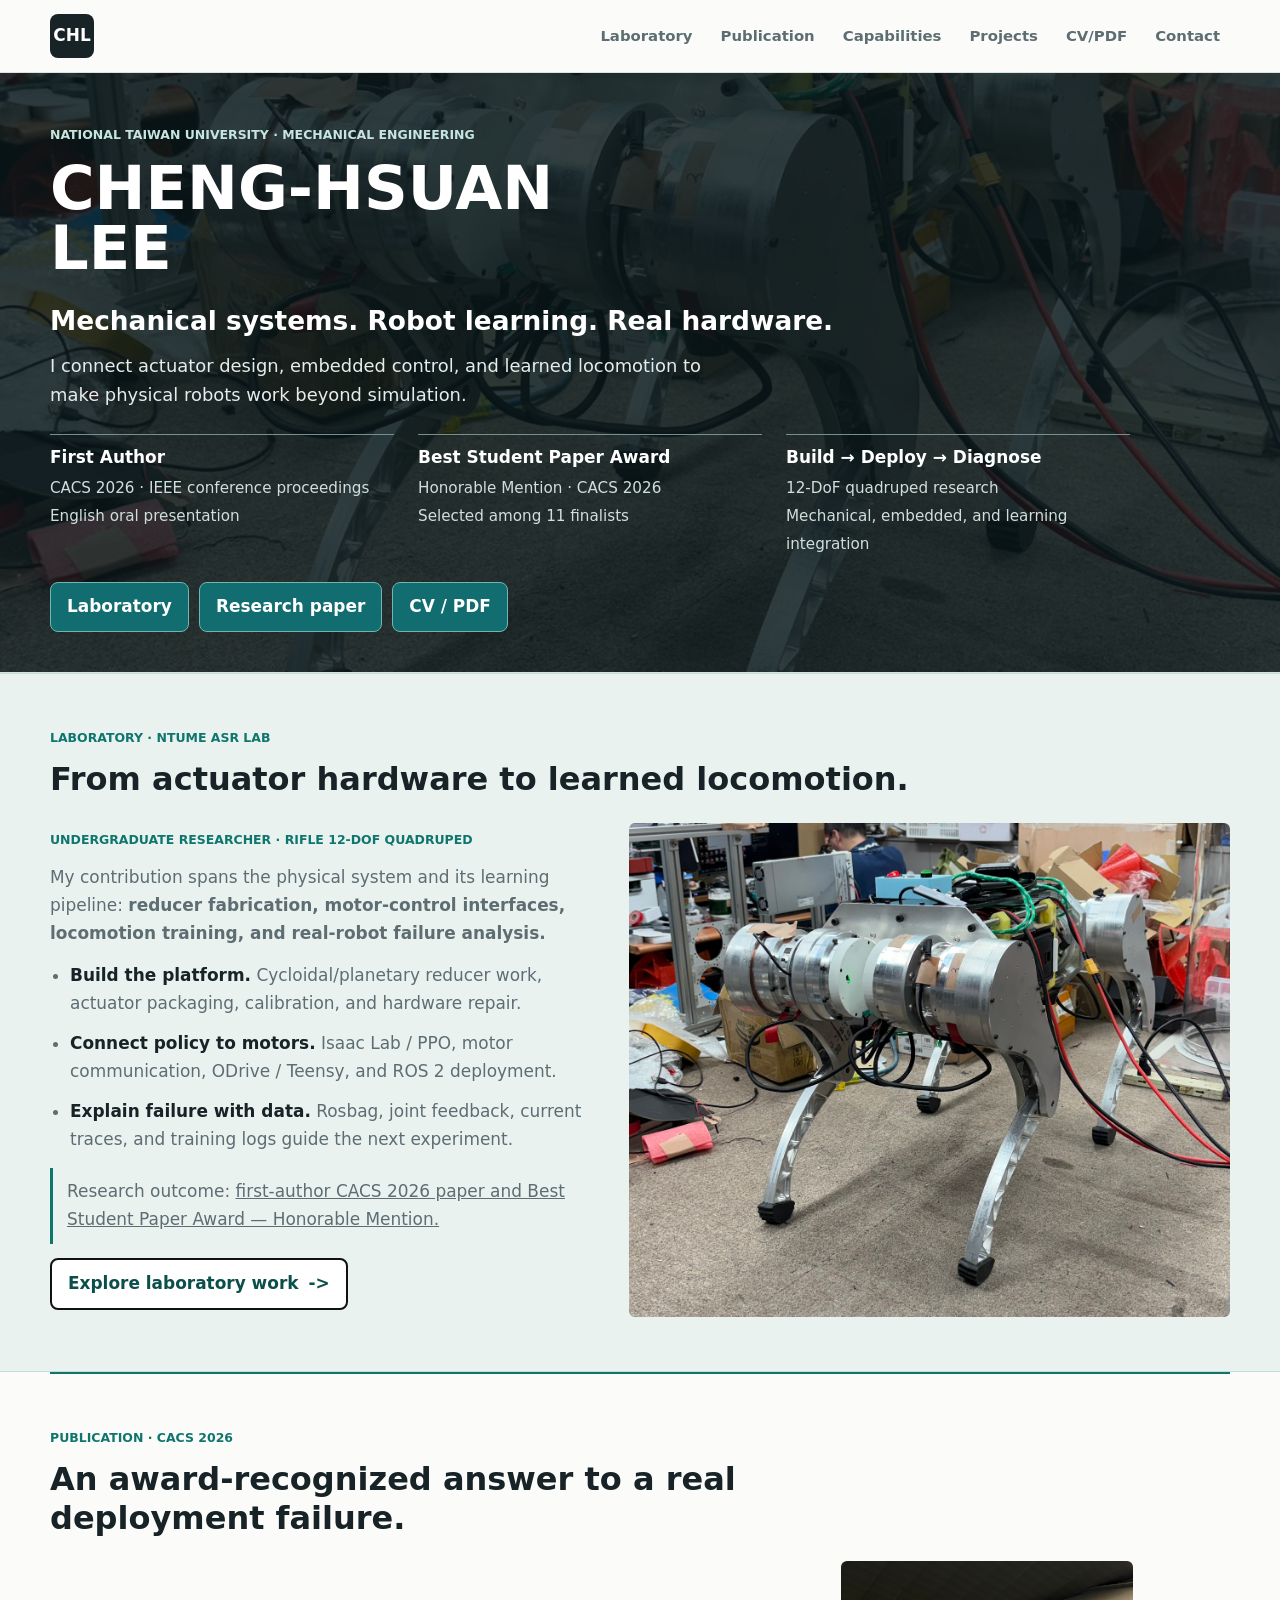
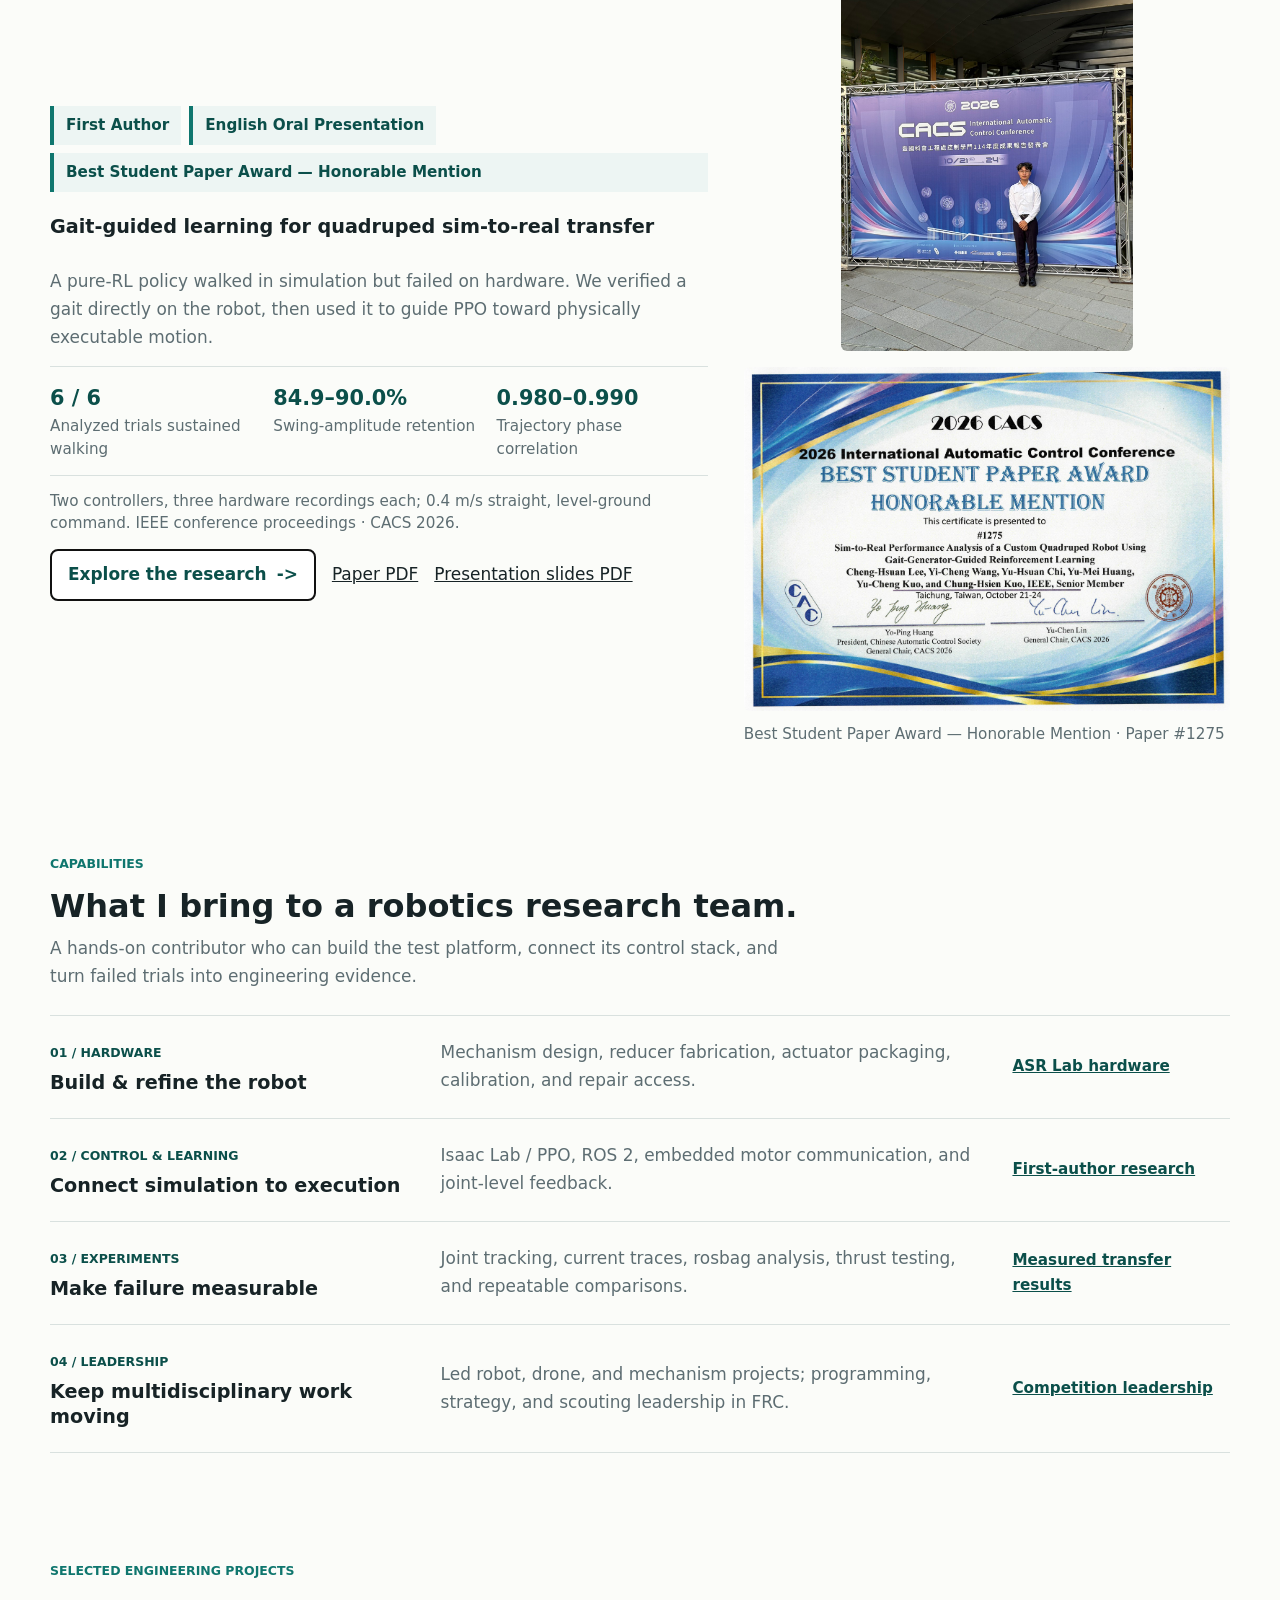
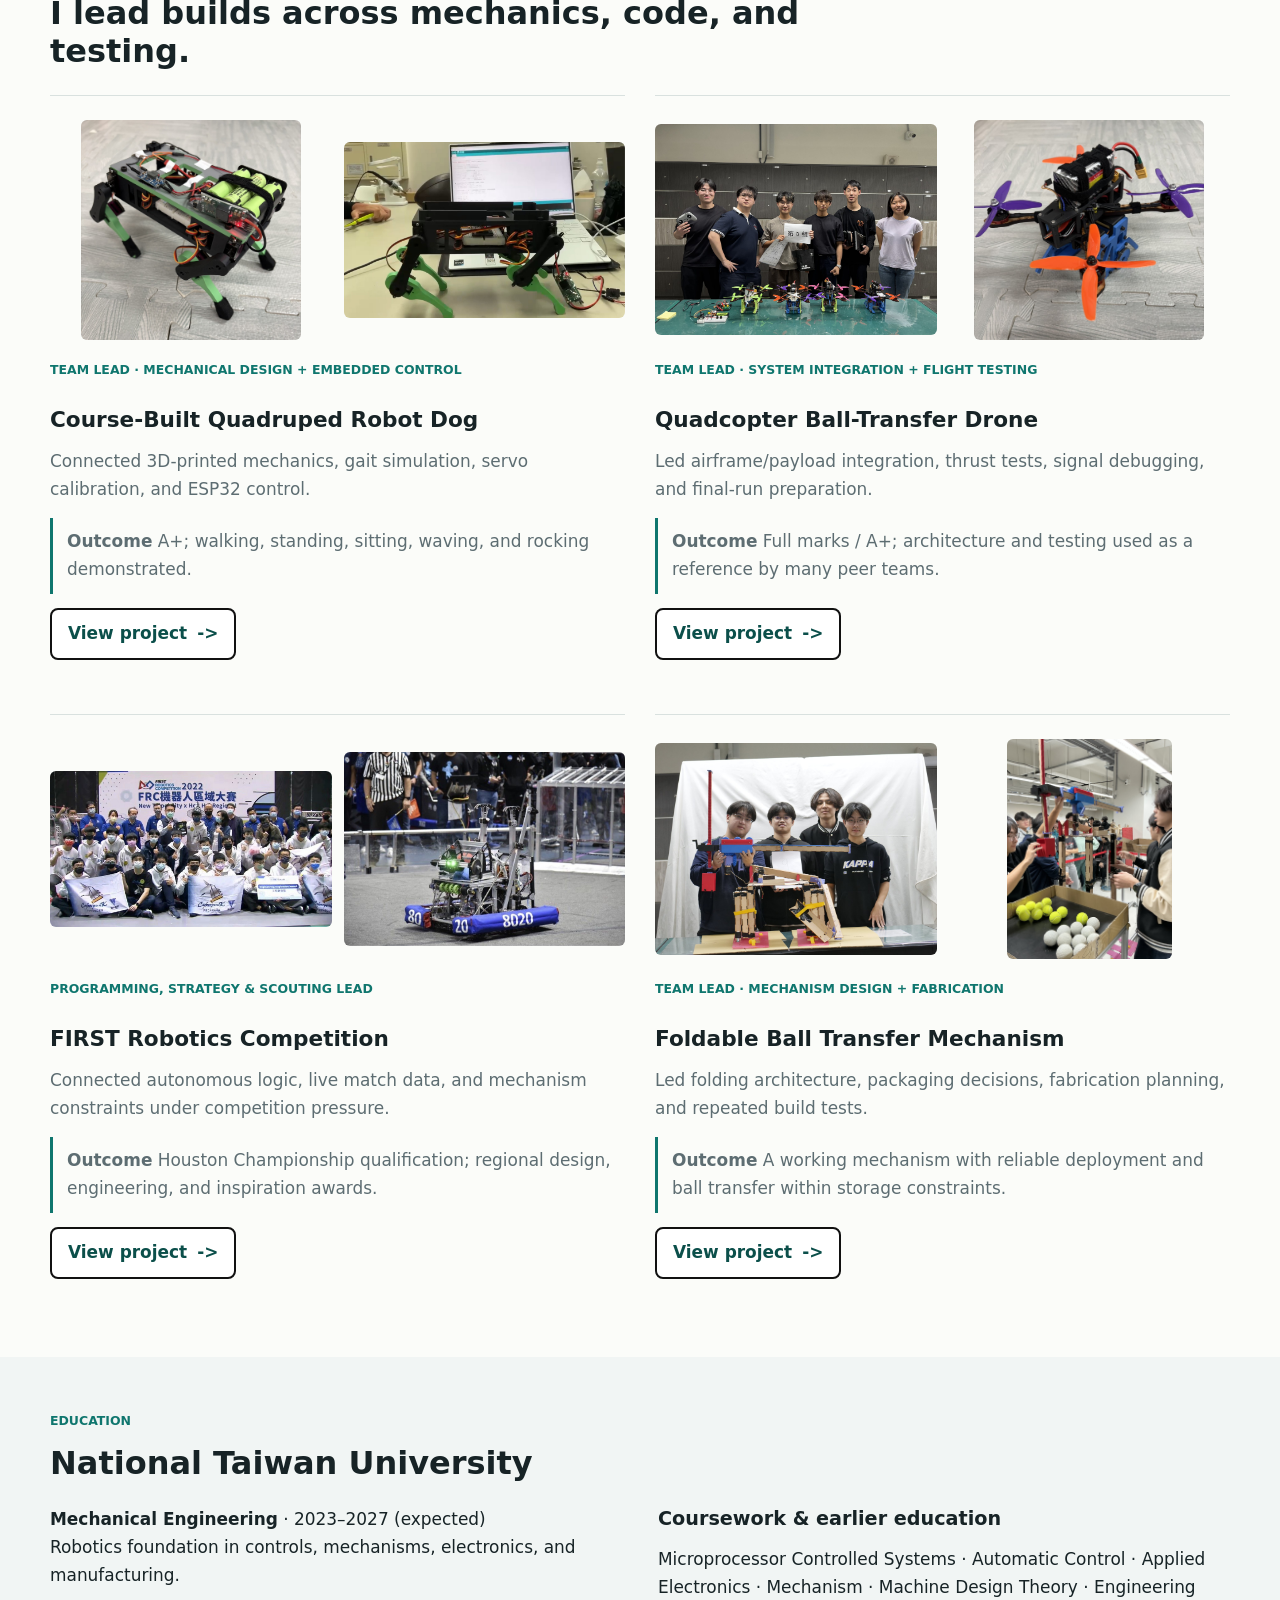
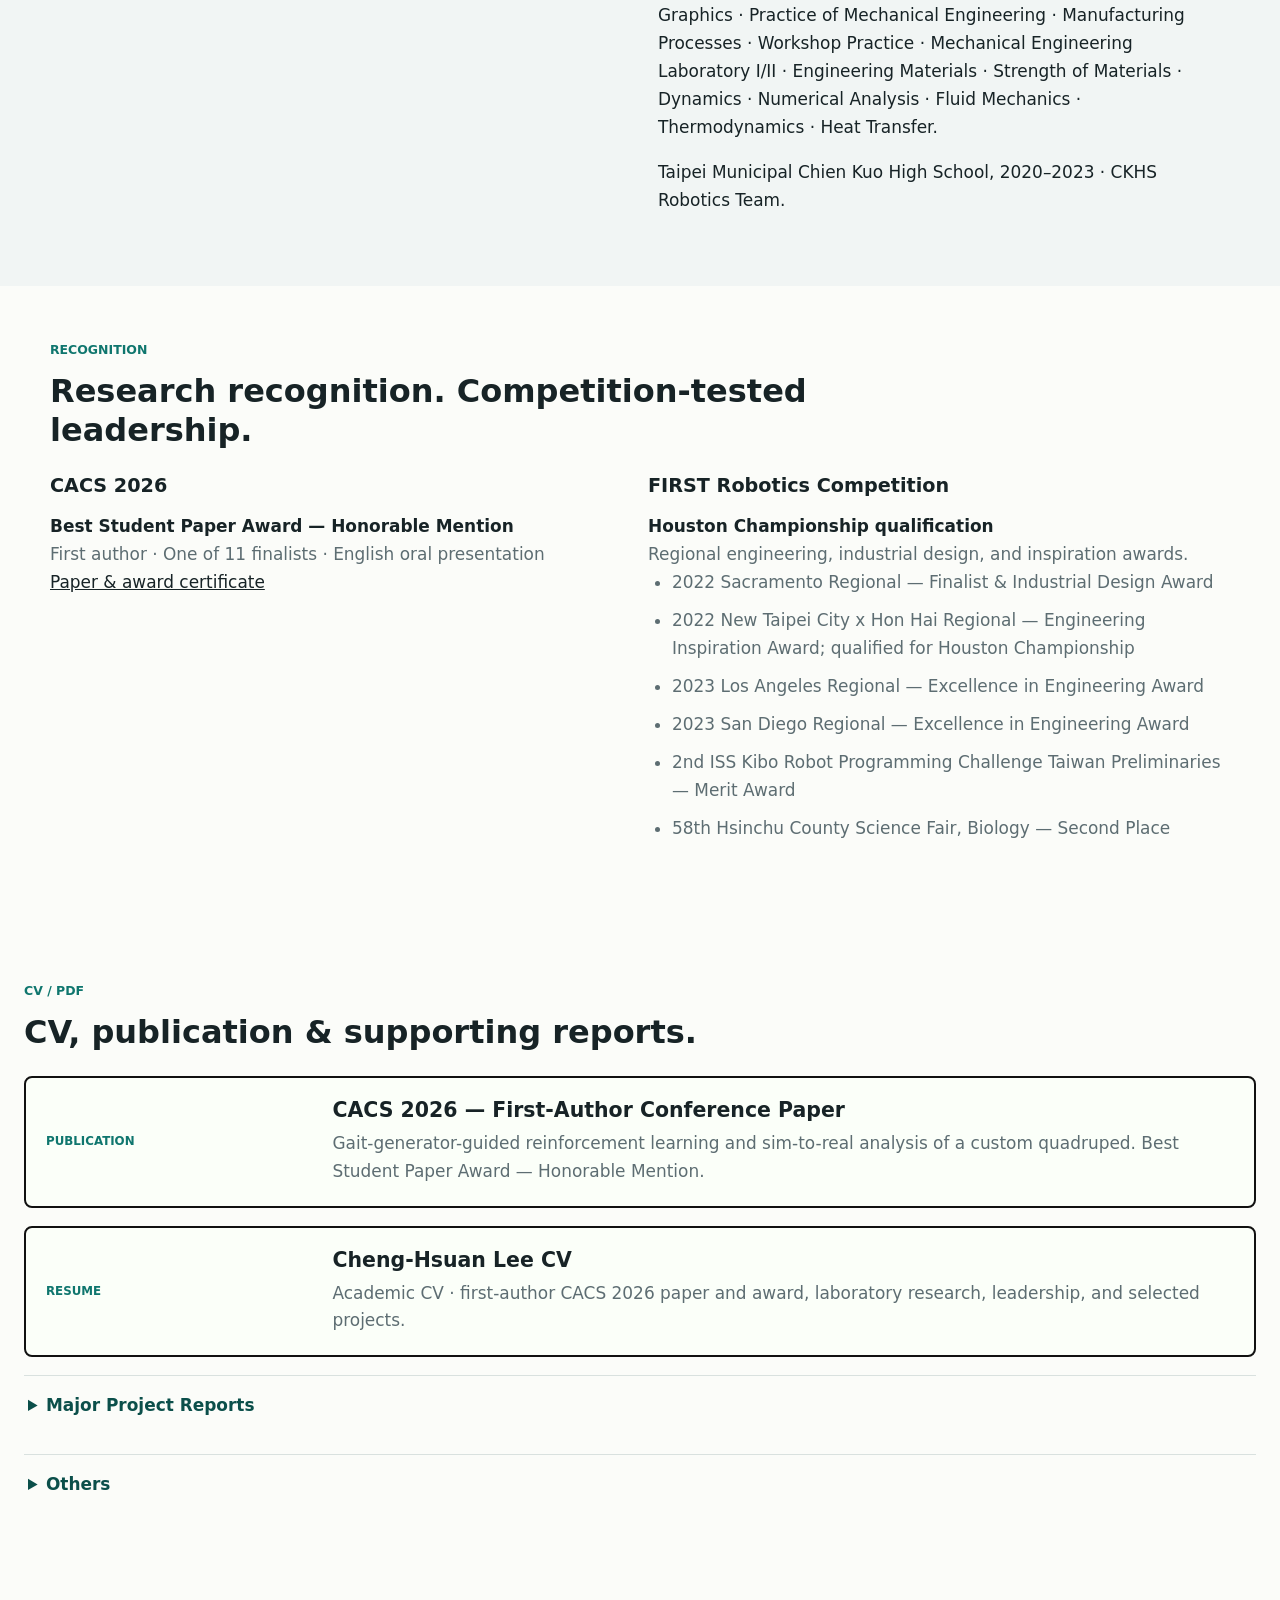
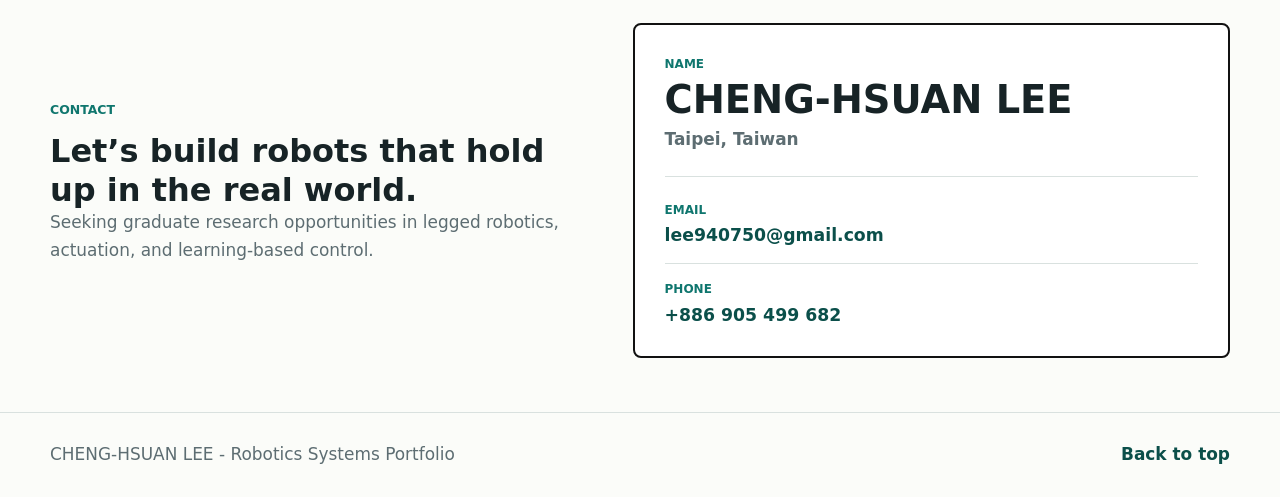
==== index.html @ c48aa6c2 "Add CACS conference photos research videos and presentation PDF" ====
<!DOCTYPE html>

<html lang="en">
<head>
<meta charset="utf-8"/>
<meta content="width=device-width, initial-scale=1" name="viewport"/>
<title>CHENG-HSUAN LEE | Robotics Systems Portfolio</title>
<meta content="Cheng-Hsuan Lee: NTU mechanical engineering, first-author CACS 2026 research, Best Student Paper Award Honorable Mention, and hands-on quadruped sim-to-real engineering." name="description"/>
<link href="site.css?v=20261108-focused" rel="stylesheet"/>
<link href="focused.css?v=20261109-cacs-media" rel="stylesheet"/></head>
<body class="focused-home">
<header class="site-header">
<a aria-label="CHENG-HSUAN LEE home" class="brand" href="#home">CHL</a>
<nav aria-label="Primary navigation" class="nav-links"><a href="#laboratory">Laboratory</a><a href="#publication">Publication</a><a href="#skills">Capabilities</a><a href="#projects">Projects</a><a href="#materials">CV/PDF</a><a href="#contact">Contact</a></nav>
</header>
<main>
<section aria-labelledby="hero-title" class="hero text-hero" id="home">
<div class="hero-content">
<p class="eyebrow">National Taiwan University · Mechanical Engineering</p>
<h1 id="hero-title">CHENG-HSUAN<br/>LEE</h1>
<p class="hero-position">Mechanical systems. Robot learning. Real hardware.</p>
<p class="hero-copy">I connect actuator design, embedded control, and learned locomotion to make physical robots work beyond simulation.</p>
<div aria-label="Selected research and engineering evidence" class="hero-proof">
<article><strong>First Author</strong><span>CACS 2026 · IEEE conference proceedings<br/>English oral presentation</span></article>
<article><strong>Best Student Paper Award</strong><span>Honorable Mention · CACS 2026<br/>Selected among 11 finalists</span></article>
<article><strong>Build → Deploy → Diagnose</strong><span>12-DoF quadruped research<br/>Mechanical, embedded, and learning integration</span></article>
</div>
<div aria-label="Key actions" class="hero-actions"><a class="button primary" href="#laboratory">Laboratory</a><a class="button primary" href="#publication">Research paper</a><a class="button primary" href="#materials">CV / PDF</a></div>
</div>
</section>
<section aria-labelledby="laboratory-title" class="section lab-band current-research-band lab-spotlight" id="laboratory">
<div class="section-heading compact-heading laboratory-heading"><p class="section-kicker">Laboratory · NTUME ASR Lab</p><h2 id="laboratory-title">From actuator hardware to learned locomotion.</h2></div>
<div class="laboratory-feature">
<div class="project-text">
<p class="tag">Undergraduate researcher · Rifle 12-DoF quadruped</p>
<p>My contribution spans the physical system and its learning pipeline: <strong>reducer fabrication, motor-control interfaces, locomotion training, and real-robot failure analysis.</strong></p>
<ul class="evidence-lines">
<li><strong>Build the platform.</strong> Cycloidal/planetary reducer work, actuator packaging, calibration, and hardware repair.</li>
<li><strong>Connect policy to motors.</strong> Isaac Lab / PPO, motor communication, ODrive / Teensy, and ROS 2 deployment.</li>
<li><strong>Explain failure with data.</strong> Rosbag, joint feedback, current traces, and training logs guide the next experiment.</li>
</ul>
<p class="evidence-result">Research outcome: <a href="cacs-2026.html">first-author CACS 2026 paper and Best Student Paper Award — Honorable Mention.</a></p>
<a class="text-link" href="asr-lab.html">Explore laboratory work</a>
</div>
<div aria-label="ASR Lab hardware photograph" class="feature-media media-stack asr-lab-media">
<figure class="media-photo media-primary">
<img alt="ASR Lab quadruped hardware and actuator build documentation" decoding="async" height="1161" src="assets/photos/home-asr-lab-build.jpg" width="1411"/>
</figure>
</div>
</div>
</section>
<section aria-labelledby="publication-title" class="section publication-section" id="publication">
<div class="section-heading"><p class="section-kicker">Publication · CACS 2026</p><h2 id="publication-title">An award-recognized answer to a real deployment failure.</h2></div>
<div class="publication-layout">
<div class="project-text">
<ul aria-label="Research highlights" class="publication-highlights"><li>First Author</li><li>English Oral Presentation</li><li class="publication-award-highlight">Best Student Paper Award — Honorable Mention</li></ul>
<h3>Gait-guided learning for quadruped sim-to-real transfer</h3>
<p>A pure-RL policy walked in simulation but failed on hardware. We verified a gait directly on the robot, then used it to guide PPO toward physically executable motion.</p>
<div aria-label="Measured guided-controller results" class="publication-metrics"><article><strong>6 / 6</strong><span>Analyzed trials sustained walking</span></article><article><strong>84.9–90.0%</strong><span>Swing-amplitude retention</span></article><article><strong>0.980–0.990</strong><span>Trajectory phase correlation</span></article></div>
<p class="publication-note">Two controllers, three hardware recordings each; 0.4 m/s straight, level-ground command. IEEE conference proceedings · CACS 2026.</p>
<div class="publication-actions"><a class="text-link" href="cacs-2026.html">Explore the research</a><a href="assets/documents/cacs-2026-quadruped-paper.pdf" rel="noopener" target="_blank">Paper PDF</a><a href="assets/documents/cacs-2026-presentation-slides.pdf" rel="noopener" target="_blank">Presentation slides PDF</a></div>
</div>
<div class="publication-media">
<figure class="media-photo conference-portrait">
<img alt="Cheng-Hsuan Lee at the CACS 2026 conference in Taichung" decoding="async" height="1477" loading="lazy" src="assets/photos/cacs-conference-portrait.jpg" width="1108"/>
</figure>
<figure class="media-photo">
<img alt="CACS 2026 Best Student Paper Award Honorable Mention certificate for Cheng-Hsuan Lee and coauthors" decoding="async" height="953" loading="lazy" src="assets/photos/cacs-2026-award.jpg" width="1347"/>
<figcaption>Best Student Paper Award — Honorable Mention · Paper #1275</figcaption>
</figure>
</div>
</div>
</section>
<section aria-labelledby="skills-title" class="section skills-section" id="skills">
<div class="section-heading"><p class="section-kicker">Capabilities</p><h2 id="skills-title">What I bring to a robotics research team.</h2><p>A hands-on contributor who can build the test platform, connect its control stack, and turn failed trials into engineering evidence.</p></div>
<div class="contribution-rows">
<article><div><span>01 / Hardware</span><h3>Build &amp; refine the robot</h3></div><p>Mechanism design, reducer fabrication, actuator packaging, calibration, and repair access.</p><a href="asr-lab.html">ASR Lab hardware</a></article>
<article><div><span>02 / Control &amp; learning</span><h3>Connect simulation to execution</h3></div><p>Isaac Lab / PPO, ROS 2, embedded motor communication, and joint-level feedback.</p><a href="cacs-2026.html">First-author research</a></article>
<article><div><span>03 / Experiments</span><h3>Make failure measurable</h3></div><p>Joint tracking, current traces, rosbag analysis, thrust testing, and repeatable comparisons.</p><a href="cacs-2026.html#results-title">Measured transfer results</a></article>
<article><div><span>04 / Leadership</span><h3>Keep multidisciplinary work moving</h3></div><p>Led robot, drone, and mechanism projects; programming, strategy, and scouting leadership in FRC.</p><a href="frc.html">Competition leadership</a></article>
</div>
</section><section aria-labelledby="projects-title" class="section" id="projects">
<div class="section-heading"><p class="section-kicker">Selected Engineering Projects</p><h2 id="projects-title">I lead builds across mechanics, code, and testing.</h2></div>
<div class="project-showcase">
<article class="project-feature">
<div class="project-text"><p class="tag">Team lead · Mechanical design + embedded control</p><h3>Course-Built Quadruped Robot Dog</h3><p>Connected 3D-printed mechanics, gait simulation, servo calibration, and ESP32 control.</p><p class="evidence-result"><strong>Outcome</strong> A+; walking, standing, sitting, waving, and rocking demonstrated.</p><a class="text-link" href="robot-dog.html">View project</a></div>
<div aria-label="Robot dog media" class="feature-media media-stack robot-dog-media">
<figure class="media-photo media-primary">
<img alt="Quadruped robot dog demonstration and build view" decoding="async" height="1109" loading="lazy" src="assets/photos/home-robot-dog-demo.jpg" width="1108"/>
</figure>
<figure class="media-photo media-secondary">
<img alt="Robot dog control and test screenshot showing system behavior" decoding="async" height="1228" loading="lazy" src="assets/photos/home-robot-dog-build.jpg" width="1967"/>
</figure>
</div>
</article>
<article class="project-feature">
<div class="project-text"><p class="tag">Team lead · System integration + flight testing</p><h3>Quadcopter Ball-Transfer Drone</h3><p>Led airframe/payload integration, thrust tests, signal debugging, and final-run preparation.</p><p class="evidence-result"><strong>Outcome</strong> Full marks / A+; architecture and testing used as a reference by many peer teams.</p><a class="text-link" href="drone.html">View project</a></div>
<div aria-label="Drone media" class="feature-media media-stack drone-media">
<figure class="media-photo media-primary">
<img alt="Drone team with the ball-transfer quadcopter and related builds" decoding="async" height="1350" loading="lazy" src="assets/photos/home-drone-left.jpg" width="1800"/>
</figure>
<figure class="media-photo media-secondary">
<img alt="Drone testing and build documentation for the ball-transfer quadcopter" decoding="async" height="1059" loading="lazy" src="assets/photos/home-drone-test.jpg" width="1108"/>
</figure>
</div>
</article>
<article class="project-feature">
<div class="project-text"><p class="tag">Programming, strategy &amp; scouting lead</p><h3>FIRST Robotics Competition</h3><p>Connected autonomous logic, live match data, and mechanism constraints under competition pressure.</p><p class="evidence-result"><strong>Outcome</strong> Houston Championship qualification; regional design, engineering, and inspiration awards.</p><a class="text-link" href="frc.html">View project</a></div>
<div aria-label="FRC reserved media areas" class="feature-media media-stack frc-media">
<figure class="media-photo media-primary">
<img alt="CKHS Robotics Team group photo at a 2022 FRC regional event" decoding="async" height="598" loading="lazy" src="assets/photos/home-frc-left.jpg" width="1080"/>
</figure>
<figure class="media-photo media-secondary">
<img alt="FRC competition robot operating on the field" decoding="async" height="574" loading="lazy" src="assets/photos/home-frc-right.jpg" width="835"/>
</figure>
</div>
</article>
<article class="project-feature">
<div class="project-text"><p class="tag">Team lead · Mechanism design + fabrication</p><h3>Foldable Ball Transfer Mechanism</h3><p>Led folding architecture, packaging decisions, fabrication planning, and repeated build tests.</p><p class="evidence-result"><strong>Outcome</strong> A working mechanism with reliable deployment and ball transfer within storage constraints.</p><a class="text-link" href="ball-transfer.html">View project</a></div>
<div aria-label="Mechanism reserved media areas" class="feature-media media-stack mechanism-media">
<figure class="media-photo media-primary">
<img alt="Team presenting the foldable long-distance ball-transfer mechanism" decoding="async" height="1350" loading="lazy" src="assets/photos/home-mechanism-left.jpg" width="1800"/>
</figure>
<figure class="media-photo media-secondary portrait-photo">
<img alt="Testing the ball-transfer mechanism with the elevated frame and ball bin" decoding="async" height="1800" loading="lazy" src="assets/photos/home-mechanism-right.jpg" width="1350"/>
</figure>
</div>
</article>
</div>
</section>
<section aria-labelledby="education-title" class="section education-band">
<div class="section-heading"><p class="section-kicker">Education</p><h2 id="education-title">National Taiwan University</h2></div>
<div class="education-summary"><p><strong>Mechanical Engineering</strong> · 2023–2027 (expected)<br/>Robotics foundation in controls, mechanisms, electronics, and manufacturing.</p>
<div class="education-coursework"><h3>Coursework &amp; earlier education</h3><div class="disclosure-body"><p>Microprocessor Controlled Systems · Automatic Control · Applied Electronics · Mechanism · Machine Design Theory · Engineering Graphics · Practice of Mechanical Engineering · Manufacturing Processes · Workshop Practice · Mechanical Engineering Laboratory I/II · Engineering Materials · Strength of Materials · Dynamics · Numerical Analysis · Fluid Mechanics · Thermodynamics · Heat Transfer.</p><p>Taipei Municipal Chien Kuo High School, 2020–2023 · CKHS Robotics Team.</p></div></div></div>
</section>
<section aria-labelledby="competitions-title" class="section" id="competitions">
<div class="section-heading"><p class="section-kicker">Recognition</p><h2 id="competitions-title">Research recognition. Competition-tested leadership.</h2></div>
<div class="awards-layout">
<div class="award-list"><h3>CACS 2026</h3><p><strong>Best Student Paper Award — Honorable Mention</strong><br/>First author · One of 11 finalists · English oral presentation</p><a href="cacs-2026.html">Paper &amp; award certificate</a></div>
<div class="award-list"><h3>FIRST Robotics Competition</h3><p><strong>Houston Championship qualification</strong><br/>Regional engineering, industrial design, and inspiration awards.</p><div class="disclosure-body"><ul><li>2022 Sacramento Regional — Finalist &amp; Industrial Design Award</li><li>2022 New Taipei City x Hon Hai Regional — Engineering Inspiration Award; qualified for Houston Championship</li><li>2023 Los Angeles Regional — Excellence in Engineering Award</li><li>2023 San Diego Regional — Excellence in Engineering Award</li><li>2nd ISS Kibo Robot Programming Challenge Taiwan Preliminaries — Merit Award</li><li>58th Hsinchu County Science Fair, Biology — Second Place</li></ul></div></div>
</div>
</section>
<section aria-labelledby="materials-title" class="section reports-section" id="materials">
<div class="section-heading"><p class="section-kicker">CV / PDF</p><h2 id="materials-title">CV, publication &amp; supporting reports.</h2></div>
<div aria-label="Application materials and supporting reports" class="document-library">
<a class="document-resume-card" href="assets/documents/cacs-2026-quadruped-paper.pdf" rel="noopener" target="_blank">
<span>Publication</span>
<div><strong>CACS 2026 — First-Author Conference Paper</strong><p>Gait-generator-guided reinforcement learning and sim-to-real analysis of a custom quadruped. Best Student Paper Award — Honorable Mention.</p></div>
</a>
<a class="document-resume-card" href="assets/documents/cheng-hsuan-lee-cv.pdf?v=20261108-projects-rl" rel="noopener" target="_blank">
<span>Resume</span>
<div>
<strong>Cheng-Hsuan Lee CV</strong>
<p>Academic CV · first-author CACS 2026 paper and award, laboratory research, leadership, and selected projects.</p>
</div>
</a>
<details class="evidence-disclosure report-disclosure"><summary>Major Project Reports</summary><article class="document-group document-group-wide">
<div aria-label="Major project report categories" class="document-tabs document-tabs-major">
<input checked="" class="document-tab-input" id="major-tab-drone" name="major-document-tabs" type="radio"/>
<input class="document-tab-input" id="major-tab-robot" name="major-document-tabs" type="radio"/>
<input class="document-tab-input" id="major-tab-mechanism" name="major-document-tabs" type="radio"/>
<div aria-label="Choose a major project category" class="document-tab-list">
<label for="major-tab-drone">Drone</label>
<label for="major-tab-robot">Robot Dog</label>
<label for="major-tab-mechanism">Mechanism</label>
</div>
<div class="document-tab-panels">
<section aria-labelledby="drone-documents-title" class="document-subgroup document-tab-panel" id="major-panel-drone">
<h4 id="drone-documents-title">Quadcopter Ball-Transfer Drone</h4>
<p>Course: Practice of Mechanical Engineering</p>
<div class="document-list">
<a class="document-link featured" href="assets/documents/drone-final-engineering-report-english.pdf" rel="noopener" target="_blank">
<strong>Final Engineering Report - English Version</strong>
<p>Full system documentation covering mission strategy, airframe and payload integration, testing, failure analysis, and final evaluation planning.</p>
</a>
<a class="document-link featured" href="assets/documents/drone-final-engineering-report.pdf" rel="noopener" target="_blank">
<strong>Final Engineering Report - Original Chinese Version</strong>
<p>Original submitted Chinese report preserved as the source version for the complete project documentation.</p>
</a>
<a class="document-link" href="assets/documents/drone-thrust-to-throttle-experiment.pdf" rel="noopener" target="_blank">
<span>Experiment record</span>
<strong>Thrust-to-Throttle Experiment</strong>
<p>Motor, propeller, ESC, and throttle-response testing used to guide propulsion decisions.</p>
</a>
<a class="document-link" href="assets/documents/drone-dynamic-testing-after-midterm.pdf" rel="noopener" target="_blank">
<span>Test record</span>
<strong>Dynamic Testing After Midterm</strong>
<p>Flight behavior, drift, crash analysis, and reliability notes from system-level testing.</p>
</a>
<a class="document-link" href="assets/documents/drone-flight-controller-motor-sbus-debugging.pdf" rel="noopener" target="_blank">
<span>Debugging note</span>
<strong>Flight Controller, Motor Fault, and SBUS Debugging</strong>
<p>Engineering note on signal-chain integration, motor troubleshooting, and control communication.</p>
</a>
<a class="document-link" href="assets/documents/drone-personal-journal-and-feedback.pdf" rel="noopener" target="_blank">
<span>Personal record</span>
<strong>Personal Journal and Feedback</strong>
<p>Individual reflection on project leadership, weekly progress, and team execution.</p>
</a>
<a class="document-link" href="assets/documents/drone-first-progress-report.pdf" rel="noopener" target="_blank">
<span>Progress report</span>
<strong>First Progress Report</strong>
<p>Initial concept selection and comparison across possible mechanical mission approaches.</p>
</a>
<a class="document-link" href="assets/documents/drone-second-progress-report.pdf" rel="noopener" target="_blank">
<span>Progress report</span>
<strong>Second Progress Report</strong>
<p>Early flight tests, ball-handling concept revision, and project direction changes.</p>
</a>
<a class="document-link" href="assets/documents/drone-third-progress-report.pdf" rel="noopener" target="_blank">
<span>Progress report</span>
<strong>Third Progress Report</strong>
<p>Hardware iteration, thrust experiment, remote-control packet debugging, and final strategy development.</p>
</a>
<a class="document-link" href="assets/documents/drone-fourth-progress-report.pdf" rel="noopener" target="_blank">
<span>Progress report</span>
<strong>Fourth Progress Report</strong>
<p>Three-ball carrier updates, design comparison, final strategy, and future improvement plan.</p>
</a>
<div aria-label="Drone project worksheets" class="document-mini-list">
<a href="assets/documents/drone-first-project-worksheet.pdf" rel="noopener" target="_blank">First worksheet</a>
<a href="assets/documents/drone-second-project-worksheet.pdf" rel="noopener" target="_blank">Second worksheet</a>
<a href="assets/documents/drone-third-project-worksheet.pdf" rel="noopener" target="_blank">Third worksheet</a>
<a href="assets/documents/drone-fourth-project-worksheet.pdf" rel="noopener" target="_blank">Fourth worksheet</a>
</div>
</div>
</section>
<section aria-labelledby="robot-documents-title" class="document-subgroup document-tab-panel" id="major-panel-robot">
<h4 id="robot-documents-title">Quadruped Robot Dog</h4>
<p>Course: Microprocessor Controlled Systems</p>
<div class="document-list">
<a class="document-link featured" href="assets/documents/robot-dog-final-report-english.pdf" rel="noopener" target="_blank">
<strong>Final Robot Dog Report - English Version</strong>
<p>Detailed report on mechanical architecture, embedded control, gait planning, hardware repair, and final demonstration.</p>
</a>
<a class="document-link featured" href="assets/documents/robot-dog-final-report.pdf" rel="noopener" target="_blank">
<strong>Final Robot Dog Report - Original Chinese Version</strong>
<p>Original submitted Chinese report preserved as the source version for the complete project documentation.</p>
</a>
<a class="document-link" href="assets/documents/robot-dog-final-presentation.pdf" rel="noopener" target="_blank">
<span>Final presentation</span>
<strong>Final Presentation Deck</strong>
<p>Presentation version of the robot dog build, including mechanism updates and behavior demonstrations.</p>
</a>
<a class="document-link" href="assets/documents/robot-dog-midterm-report.pdf" rel="noopener" target="_blank">
<span>Midterm report</span>
<strong>Midterm Progress Report</strong>
<p>Early MATLAB kinematics, hardware updates, circuit layout, and planned next steps.</p>
</a>
</div>
</section>
<section aria-labelledby="mechanism-documents-title" class="document-subgroup document-tab-panel" id="major-panel-mechanism">
<h4 id="mechanism-documents-title">Foldable Ball Transfer Mechanism</h4>
<p>Course: Machine Design Theory</p>
<div class="document-list">
<a class="document-link featured" href="assets/documents/foldable-mechanism-final-report-english.pdf" rel="noopener" target="_blank">
<strong>Final Machine Design Report - English Version</strong>
<p>Final written report on the polar-positioning arm system, mechanism design, fabrication, assembly, and evaluation.</p>
</a>
<a class="document-link featured" href="assets/documents/foldable-mechanism-final-report.pdf" rel="noopener" target="_blank">
<strong>Final Machine Design Report - Original Chinese Version</strong>
<p>Original submitted Chinese report preserved as the source version for the complete mechanism documentation.</p>
</a>
<a class="document-link" href="assets/documents/foldable-mechanism-midterm-report.pdf" rel="noopener" target="_blank">
<span>Midterm report</span>
<strong>Midterm Design Presentation</strong>
<p>Concept-stage presentation covering container design, polar-positioning arm logic, and early architecture decisions.</p>
</a>
</div>
</section>
</div>
</div>
</article></details>
<details class="evidence-disclosure report-disclosure"><summary>Others</summary><article class="document-group document-group-wide">
<div aria-label="Other coursework document categories" class="document-tabs document-tabs-other">
<input checked="" class="document-tab-input" id="other-tab-numerical" name="other-document-tabs" type="radio"/>
<input class="document-tab-input" id="other-tab-thermal" name="other-document-tabs" type="radio"/>
<input class="document-tab-input" id="other-tab-experiments" name="other-document-tabs" type="radio"/>
<div aria-label="Choose an other coursework category" class="document-tab-list">
<label for="other-tab-numerical">Numerical Analysis</label>
<label for="other-tab-thermal">Refrigeration</label>
<label for="other-tab-experiments">ME Experiments</label>
</div>
<div class="document-tab-panels">
<section aria-labelledby="numerical-documents-title" class="document-subgroup document-tab-panel" id="other-panel-numerical">
<h4 id="numerical-documents-title">Numerical Analysis</h4>
<p>Coursework evidence in computational methods and numerical problem solving.</p>
<div class="document-list">
<a class="document-link featured" href="assets/documents/numerical-analysis-final-project-english.pdf" rel="noopener" target="_blank">
<strong>Numerical Analysis Final Project - English Version</strong>
<p>Final computational project covering numerical modeling, solution procedures, and analytical explanation.</p>
</a>
<a class="document-link featured" href="assets/documents/numerical-analysis-final-project.pdf" rel="noopener" target="_blank">
<strong>Numerical Analysis Final Project - Original Chinese Version</strong>
<p>Original submitted report preserved as the source version for the computational project.</p>
</a>
<a class="document-link featured" href="assets/documents/numerical-analysis-midterm-project-english.pdf" rel="noopener" target="_blank">
<strong>Numerical Analysis Midterm Project - English Version</strong>
<p>Midterm project evidence showing numerical experiments, plots, and interpretation.</p>
</a>
<a class="document-link featured" href="assets/documents/numerical-analysis-midterm-project.pdf" rel="noopener" target="_blank">
<strong>Numerical Analysis Midterm Project - Original Chinese Version</strong>
<p>Original submitted report preserved as the source version for the midterm project.</p>
</a>
</div>
</section>
<section aria-labelledby="thermal-documents-title" class="document-subgroup document-tab-panel" id="other-panel-thermal">
<h4 id="thermal-documents-title">Principles of Air-Conditioning and Refrigeration</h4>
<p>Coursework evidence in thermal systems, heat pump applications, and technical literature synthesis.</p>
<div class="document-list">
<a class="document-link featured" href="assets/documents/air-conditioning-refrigeration-final-report-english.pdf" rel="noopener" target="_blank">
<strong>High-Temperature Heat Pump Application Report - English Version</strong>
<p>Final report on high-temperature heat pump applications, industrial decarbonization potential, and use-case analysis.</p>
</a>
<a class="document-link featured" href="assets/documents/air-conditioning-refrigeration-final-report.pdf" rel="noopener" target="_blank">
<strong>High-Temperature Heat Pump Application Report - Original Chinese Version</strong>
<p>Original submitted Chinese report preserved as the source version for the thermal systems documentation.</p>
</a>
<a class="document-link" href="assets/documents/air-conditioning-refrigeration-final-presentation.pdf" rel="noopener" target="_blank">
<span>Final presentation</span>
<strong>High-Temperature Heat Pump Presentation</strong>
<p>Presentation deck summarizing motivation, literature review, application scenarios, and future outlook.</p>
</a>
</div>
</section>
<section aria-labelledby="experiment-documents-title" class="document-subgroup document-tab-panel" id="other-panel-experiments">
<h4 id="experiment-documents-title">Mechanical Engineering Experiments</h4>
<p>Coursework evidence in measurement, instrumentation, data reduction, and experimental reasoning.</p>
<div aria-label="Mechanical engineering experiment reports" class="document-mini-list document-mini-list-two">
<a href="assets/documents/mechanical-engineering-experiments-i-report-1.pdf" rel="noopener" target="_blank">Experiments I - Report 1</a>
<a href="assets/documents/mechanical-engineering-experiments-i-report-2.pdf" rel="noopener" target="_blank">Experiments I - Report 2</a>
<a href="assets/documents/mechanical-engineering-experiments-i-report-3.pdf" rel="noopener" target="_blank">Experiments I - Report 3</a>
<a href="assets/documents/mechanical-engineering-experiments-i-report-4.pdf" rel="noopener" target="_blank">Experiments I - Report 4</a>
<a href="assets/documents/mechanical-engineering-experiments-ii-report-1.pdf" rel="noopener" target="_blank">Experiments II - Report 1</a>
<a href="assets/documents/mechanical-engineering-experiments-ii-report-2.pdf" rel="noopener" target="_blank">Experiments II - Report 2</a>
<a href="assets/documents/mechanical-engineering-experiments-ii-report-3.pdf" rel="noopener" target="_blank">Experiments II - Report 3</a>
<a href="assets/documents/mechanical-engineering-experiments-ii-report-4.pdf" rel="noopener" target="_blank">Experiments II - Report 4</a>
</div>
</section>
</div>
</div>
</article></details>
</div>
</section>
<section aria-labelledby="contact-title" class="section contact-section" id="contact">
<div><p class="section-kicker">Contact</p><h2 id="contact-title">Let’s build robots that hold up in the real world.</h2><p>Seeking graduate research opportunities in legged robotics, actuation, and learning-based control.</p></div>
<div class="contact-card">
<div class="contact-identity">
<span>Name</span>
<strong>CHENG-HSUAN LEE</strong>
<p>Taipei, Taiwan</p>
</div>
<div class="contact-methods">
<a href="mailto:lee940750@gmail.com">
<span>Email</span>
<strong>lee940750@gmail.com</strong>
</a>
<a href="tel:+886905499682">
<span>Phone</span>
<strong>+886 905 499 682</strong>
</a>
</div>
</div>
</section>
</main>
<footer class="site-footer">
<p>CHENG-HSUAN LEE - Robotics Systems Portfolio</p>
<a href="#home">Back to top</a>
</footer>
</body>
</html>
---- site.css ----
:root {
  color-scheme: light;
  --ink: #172326;
  --muted: #5d6d72;
  --line: #d9e1df;
  --panel: #ffffff;
  --soft: #f4f7f4;
  --field: #e8efec;
  --accent: #0f766e;
  --accent-dark: #0b4f4a;
  --warm: #b8673a;
  --blue: #315f8b;
  --shadow: 0 18px 55px rgba(23, 35, 38, 0.1);
  --max: 1180px;
}

* {
  box-sizing: border-box;
}

html {
  scroll-behavior: smooth;
}

body {
  margin: 0;
  color: var(--ink);
  background: #fbfcf9;
  font-family:
    Inter, ui-sans-serif, system-ui, -apple-system, BlinkMacSystemFont, "Segoe UI", Arial, sans-serif;
  line-height: 1.62;
}

a {
  color: inherit;
}

.site-header {
  position: sticky;
  top: 0;
  z-index: 20;
  display: flex;
  align-items: center;
  justify-content: space-between;
  gap: 24px;
  padding: 14px max(24px, calc((100vw - var(--max)) / 2));
  background: rgba(251, 252, 249, 0.92);
  border-bottom: 1px solid rgba(217, 225, 223, 0.9);
  backdrop-filter: blur(16px);
}

.brand {
  display: grid;
  width: 44px;
  height: 44px;
  place-items: center;
  color: #fff;
  background: var(--ink);
  border-radius: 8px;
  font-weight: 800;
  text-decoration: none;
  letter-spacing: 0;
}

.nav-links {
  display: flex;
  flex-wrap: wrap;
  justify-content: flex-end;
  gap: 8px;
}

.nav-links a {
  padding: 8px 10px;
  border-radius: 8px;
  color: var(--muted);
  font-size: 0.93rem;
  font-weight: 650;
  text-decoration: none;
}

.nav-links a:hover,
.nav-links a:focus-visible {
  color: var(--ink);
  background: var(--field);
  outline: none;
}

.hero {
  min-height: 78svh;
  display: grid;
  align-items: center;
  background:
    linear-gradient(135deg, rgba(15, 118, 110, 0.12), transparent 42%),
    linear-gradient(315deg, rgba(184, 103, 58, 0.14), transparent 44%),
    #f7faf7;
  border-bottom: 1px solid var(--line);
}

.hero-content {
  width: min(var(--max), calc(100% - 48px));
  margin: 0 auto;
  padding: 98px 0 74px;
}

.eyebrow,
.section-kicker,
.tag {
  margin: 0 0 12px;
  color: var(--accent);
  font-size: 0.76rem;
  font-weight: 800;
  letter-spacing: 0;
  text-transform: uppercase;
}

h1,
h2,
h3,
p {
  margin-top: 0;
}

h1 {
  max-width: 920px;
  margin-bottom: 20px;
  font-size: clamp(3.2rem, 10vw, 8rem);
  line-height: 0.94;
  letter-spacing: 0;
}

.mobile-name-break {
  display: none;
}

h2 {
  margin-bottom: 0;
  font-size: clamp(2rem, 4.2vw, 4.1rem);
  line-height: 1.05;
  letter-spacing: 0;
}

h3 {
  margin-bottom: 14px;
  font-size: clamp(1.26rem, 2vw, 1.85rem);
  line-height: 1.18;
  letter-spacing: 0;
}

.hero-copy {
  max-width: 770px;
  color: var(--muted);
  font-size: clamp(1.05rem, 2vw, 1.34rem);
}

.hero-proof {
  display: grid;
  grid-template-columns: repeat(4, minmax(0, 1fr));
  gap: 1px;
  max-width: 1080px;
  margin-top: 32px;
  overflow: hidden;
  border: 1px solid rgba(17, 17, 17, 0.18);
  border-radius: 8px;
  background: rgba(17, 17, 17, 0.18);
}

.hero-proof article {
  min-height: 126px;
  padding: 20px;
  background: rgba(255, 255, 255, 0.86);
}

.hero-proof strong {
  display: block;
  margin-bottom: 8px;
  color: var(--accent-dark);
  font-size: clamp(1.45rem, 3vw, 2rem);
  line-height: 1;
}

.hero-proof span {
  color: var(--muted);
}

.hero-actions {
  display: flex;
  flex-wrap: wrap;
  gap: 10px;
  margin-top: 26px;
}

.button {
  display: inline-flex;
  min-height: 44px;
  align-items: center;
  justify-content: center;
  border: 1px solid transparent;
  border-radius: 8px;
  padding: 10px 16px;
  font: inherit;
  font-weight: 760;
  text-decoration: none;
  cursor: pointer;
}

.button.primary {
  color: #fff;
  background: var(--accent);
}

.button.secondary {
  color: var(--accent-dark);
  background: #fff;
  border-color: rgba(15, 118, 110, 0.24);
}

.button.disabled {
  color: var(--muted);
  background: var(--field);
  cursor: default;
}

.section {
  width: min(var(--max), calc(100% - 48px));
  margin: 0 auto;
  padding: 88px 0;
}

.intro-band,
.lab-band,
.education-band {
  width: 100%;
  padding-inline: max(24px, calc((100vw - var(--max)) / 2));
  background: var(--soft);
}

.lab-band {
  background: #eaf2f0;
}

.education-band {
  background: #f4efe8;
}

.section-grid {
  display: grid;
  grid-template-columns: minmax(280px, 0.82fr) minmax(300px, 1fr);
  gap: 46px;
  align-items: start;
}

.section-heading {
  max-width: 880px;
  margin-bottom: 38px;
}

.section-heading p:last-child {
  max-width: 760px;
  margin: 16px 0 0;
  color: var(--muted);
}

.compact-heading {
  max-width: 960px;
  margin-bottom: 26px;
}

.profile-copy {
  color: var(--muted);
  font-size: 1.05rem;
}

.profile-copy p:last-child {
  margin-bottom: 0;
}

.stat-row {
  display: grid;
  grid-template-columns: repeat(4, 1fr);
  gap: 1px;
  margin-top: 50px;
  overflow: hidden;
  border: 1px solid var(--line);
  border-radius: 8px;
  background: var(--line);
}

.stat-row article {
  min-height: 126px;
  padding: 22px;
  background: var(--panel);
}

.stat-row strong {
  display: block;
  margin-bottom: 8px;
  color: var(--accent-dark);
  font-size: 2rem;
  line-height: 1;
}

.stat-row span {
  color: var(--muted);
}

.lab-spotlight {
  border-top: 1px solid rgba(15, 118, 110, 0.18);
  border-bottom: 1px solid rgba(15, 118, 110, 0.18);
}

.laboratory-heading {
  max-width: 980px;
}

.laboratory-proof-strip {
  display: grid;
  grid-template-columns: repeat(4, minmax(0, 1fr));
  gap: 1px;
  margin-bottom: 34px;
  overflow: hidden;
  border: 1px solid var(--line);
  border-radius: 8px;
  background: var(--line);
}

.laboratory-proof-strip article {
  min-height: 150px;
  padding: 22px;
  background: #fff;
}

.laboratory-proof-strip span {
  display: block;
  margin-bottom: 10px;
  color: var(--warm);
  font-size: 0.74rem;
  font-weight: 850;
  text-transform: uppercase;
}

.laboratory-proof-strip strong {
  display: block;
  color: var(--ink);
  line-height: 1.34;
}

.laboratory-feature {
  display: grid;
  grid-template-columns: minmax(300px, 0.95fr) minmax(340px, 1.05fr);
  gap: 42px;
  align-items: center;
  padding: 14px 0 28px;
}

.laboratory-skills {
  margin-top: 28px;
}

.publication-section {
  border-top: 2px solid var(--accent);
}

.publication-layout {
  display: grid;
  grid-template-columns: minmax(0, 1.15fr) minmax(0, 0.85fr);
  align-items: center;
  gap: 40px;
}

.publication-highlights {
  display: flex;
  flex-wrap: wrap;
  gap: 10px;
  margin: 0 0 8px;
  padding: 0;
  list-style: none;
}

.publication-highlights li {
  padding: 12px 16px;
  border-left: 4px solid var(--accent);
  color: var(--accent-dark);
  font-weight: 800;
  background: #edf5f3;
  line-height: 1.5;
}

.project-text .publication-highlights li {
  color: var(--accent-dark);
}

.publication-highlights .publication-award-highlight {
  flex-basis: 100%;
}

.publication-page .publication-highlights {
  max-width: 820px;
  margin-bottom: 24px;
}

.publication-metrics {
  display: grid;
  grid-template-columns: repeat(3, minmax(0, 1fr));
  gap: 18px;
  padding-block: 20px;
  border-block: 1px solid var(--line);
}

.publication-metrics strong,
.publication-metrics span {
  display: block;
}

.publication-metrics strong {
  font-size: 1.3rem;
  color: var(--accent-dark);
  overflow-wrap: anywhere;
}

.publication-metrics span,
.publication-note,
.publication-media figcaption,
.publication-certificate figcaption {
  color: var(--muted);
  font-size: 0.95rem;
  line-height: 1.5;
}

.publication-actions {
  display: flex;
  flex-wrap: wrap;
  align-items: center;
  gap: 16px;
}

.publication-section .text-link::after,
.publication-page .text-link::after {
  flex-shrink: 0;
  white-space: nowrap;
}

.publication-media,
.publication-media .media-photo {
  display: grid;
  gap: 12px;
}

.publication-media .media-photo img {
  width: 100%;
  max-height: none;
}

.conference-placeholder {
  margin: 0;
  min-height: 240px;
}

.publication-page .project-hero h1 {
  font-size: 3rem;
  line-height: 1.12;
}

.publication-page .project-hero .text-link {
  margin-bottom: 0;
}

.publication-page .detail-layout > section {
  min-width: 0;
}

.publication-flow {
  padding-left: 28px;
  display: grid;
  gap: 20px;
}

.publication-flow strong,
.publication-flow span {
  display: block;
}

.publication-table-wrap {
  max-width: 100%;
  overflow-x: auto;
}

.publication-table-wrap table {
  min-width: 490px;
}

.publication-table-wrap caption {
  text-align: left;
  padding-bottom: 14px;
  color: var(--muted);
}

.publication-certificate {
  margin: 24px 0;
}

.publication-certificate img {
  display: block;
  width: 100%;
  height: auto;
}

.conference-gallery {
  display: grid;
  gap: 22px;
}

@media (max-width: 900px) {
  .publication-layout { grid-template-columns: 1fr; }
  .publication-page .project-hero h1 { font-size: 2.3rem; }
}

@media (max-width: 540px) {
  .publication-metrics { grid-template-columns: 1fr; }
  .publication-page .project-hero h1 { font-size: 2rem; }
}

.project-showcase {
  display: grid;
  gap: 0;
}

.project-feature {
  display: grid;
  grid-template-columns: minmax(300px, 0.9fr) minmax(340px, 1.1fr);
  gap: 42px;
  align-items: center;
  padding: 48px 0;
  border-top: 1px solid var(--line);
}

.project-feature:last-child {
  border-bottom: 1px solid var(--line);
}

.project-feature.reverse .project-text {
  order: 2;
}

.project-text {
  display: grid;
  gap: 16px;
}

.project-text p:not(.tag),
.project-text li {
  color: var(--muted);
}

.project-text .project-signal {
  margin: 0;
  padding: 15px 16px;
  color: var(--ink);
  font-weight: 720;
  line-height: 1.45;
  border: 1px solid rgba(17, 17, 17, 0.28);
  border-radius: 8px;
  background: #fff;
}

.project-evidence {
  display: grid;
  gap: 10px;
}

.project-evidence article {
  padding: 14px 16px;
  border-left: 3px solid var(--accent);
  background: #f7faf7;
}

.project-evidence span {
  display: block;
  margin-bottom: 4px;
  color: var(--warm);
  font-size: 0.74rem;
  font-weight: 800;
  text-transform: uppercase;
}

.project-evidence strong {
  display: block;
  color: var(--ink);
  font-size: 0.98rem;
  line-height: 1.35;
}

.feature-media {
  display: grid;
  grid-template-columns: repeat(2, minmax(0, 1fr));
  gap: 12px;
  align-items: stretch;
}

.feature-media.media-stack {
  grid-template-columns: 1fr;
  gap: 18px;
  align-items: center;
}

.feature-media.media-stack .media-photo {
  width: 100%;
}

.feature-media.media-stack .media-photo :is(img, video) {
  width: 100%;
  max-width: 100%;
  max-height: none;
}

.feature-media.media-stack .portrait-photo img {
  width: min(78%, 520px);
}

.feature-media.mechanism-media {
  justify-items: end;
}

.feature-media.mechanism-media .media-photo img {
  width: min(74%, 500px);
}

.feature-media.mechanism-media .portrait-photo img {
  width: min(46%, 310px);
}

.feature-media.robot-dog-media,
.feature-media.drone-media {
  gap: 14px;
}

.feature-media.robot-dog-media .media-photo :is(img, video) {
  width: min(70%, 430px);
}

.feature-media.drone-media .media-photo :is(img, video) {
  width: min(76%, 390px);
}

.feature-media.frc-media {
  gap: 14px;
}

.feature-media.frc-media .media-photo img {
  width: min(86%, 500px);
}

.feature-media.asr-lab-media {
  align-self: center;
  justify-items: center;
}

.feature-media.asr-lab-media .media-photo img {
  width: 100%;
  max-height: 620px;
  object-fit: contain;
}

.feature-media.media-stack .media-placeholder {
  margin: 0;
  width: 100%;
  min-height: 230px;
}

.award-list,
.skills-layout article,
.file-placeholder,
.contact-card {
  border: 1px solid var(--line);
  border-radius: 8px;
  background: var(--panel);
}

.compact-list {
  margin: 0;
  padding-left: 20px;
}

.compact-list li + li {
  margin-top: 8px;
}

.placeholder-row,
.placeholder-strip {
  display: grid;
  grid-template-columns: repeat(2, minmax(0, 1fr));
  gap: 10px;
}

.media-placeholder {
  display: grid;
  min-height: 148px;
  place-items: center;
  padding: 18px;
  color: #333;
  text-align: center;
  border: 2px solid #111;
  border-radius: 8px;
  background: #fff;
}

.media-photo {
  display: flex;
  align-items: center;
  justify-content: center;
  margin: 0;
  overflow: visible;
  border: 0;
  border-radius: 0;
  background: transparent;
}

.media-placeholder.media-primary,
.media-placeholder.media-secondary {
  min-height: 340px;
}

.media-photo :is(img, video) {
  display: block;
  width: auto;
  max-width: 100%;
  height: auto;
  max-height: 520px;
  object-fit: contain;
  border: 0;
  border-radius: 6px;
  background: transparent;
}

.media-photo video {
  background: #f7faf7;
}

.media-placeholder strong {
  display: block;
  margin-bottom: 4px;
  color: #111;
  font-size: 0.95rem;
}

.media-placeholder span {
  display: block;
  font-size: 0.88rem;
}

.text-link {
  display: inline-flex;
  justify-self: start;
  align-items: center;
  gap: 10px;
  min-height: 40px;
  padding: 10px 16px;
  color: var(--accent-dark);
  font-weight: 800;
  text-decoration: none;
  border: 2px solid #111;
  border-radius: 8px;
  background: #fff;
  transition:
    border-color 160ms ease,
    background 160ms ease;
}

.text-link::after {
  content: "->";
  font-weight: 900;
}

.text-link:hover,
.text-link:focus-visible {
  color: #111;
  background: #f4f0df;
  border-color: var(--accent-dark);
}

.laboratory-detail-link {
  margin-top: 2px;
}

.awards-layout,
.skills-layout,
.file-placeholder-grid {
  display: grid;
  gap: 16px;
}

.awards-layout {
  grid-template-columns: repeat(2, minmax(0, 1fr));
}

.award-list {
  padding: 28px;
}

.award-list ul {
  margin: 0 0 18px;
  padding-left: 20px;
  color: var(--muted);
}

.award-list li + li {
  margin-top: 10px;
}

.award-list p {
  margin-bottom: 0;
  color: var(--muted);
}

.skills-layout {
  grid-template-columns: repeat(4, minmax(0, 1fr));
}

.skills-layout article {
  padding: 24px;
}

.skills-layout h3 {
  font-size: 1.14rem;
}

.skills-layout p {
  margin-bottom: 0;
  color: var(--muted);
}

.skills-layout .compact-list {
  margin-top: 14px;
  color: var(--muted);
  font-size: 0.96rem;
  line-height: 1.48;
}

.skills-layout .compact-list li + li {
  margin-top: 7px;
}

.timeline {
  display: grid;
  gap: 24px;
}

.timeline article {
  padding-left: 20px;
  border-left: 3px solid var(--warm);
}

.timeline span {
  display: block;
  margin-bottom: 6px;
  color: var(--warm);
  font-weight: 800;
}

.timeline p {
  margin-bottom: 0;
  color: var(--muted);
}

.reports-section {
  width: min(1280px, calc(100% - 48px));
}

.file-placeholder-grid {
  grid-template-columns: repeat(3, minmax(0, 1fr));
}

.file-placeholder {
  min-height: 220px;
  padding: 24px;
  border: 2px solid #111;
  background: #fff;
}

.file-placeholder span {
  display: block;
  margin-bottom: 18px;
  color: var(--accent);
  font-size: 0.75rem;
  font-weight: 800;
  text-transform: uppercase;
}

.file-placeholder strong {
  display: block;
  margin-bottom: 10px;
  font-size: 1.2rem;
  line-height: 1.2;
}

.file-placeholder p {
  margin-bottom: 0;
  color: var(--muted);
}

.document-library {
  display: grid;
  gap: 18px;
}

.document-resume-card,
.document-group,
.document-subgroup {
  border: 1px solid var(--line);
  border-radius: 8px;
  background: var(--panel);
}

.document-resume-card {
  display: grid;
  grid-template-columns: minmax(160px, 0.3fr) minmax(260px, 1fr);
  gap: 16px;
  align-items: center;
  padding: 22px 24px;
  border: 2px solid #111;
  background: #fbfff9;
  text-decoration: none;
  transition: border-color 160ms ease, box-shadow 160ms ease, transform 160ms ease;
}

.document-resume-card:hover,
.document-resume-card:focus-visible {
  border-color: var(--accent);
  box-shadow: 0 12px 24px rgba(17, 24, 39, 0.1);
  transform: translateY(-1px);
}

.document-resume-card span,
.document-group-heading span,
.document-link span {
  color: var(--accent);
  font-size: 0.74rem;
  font-weight: 850;
  text-transform: uppercase;
}

.document-resume-card span {
  display: block;
}

.document-resume-card strong {
  color: var(--ink);
  font-size: 1.28rem;
  line-height: 1.2;
}

.document-resume-card p {
  margin: 4px 0 0;
  color: var(--muted);
}

.document-group {
  padding: 26px;
}

.document-group-heading {
  display: grid;
  gap: 8px;
  margin-bottom: 20px;
}

.document-group-heading h3 {
  margin: 0;
  font-size: clamp(1.45rem, 2.5vw, 2.2rem);
  line-height: 1.08;
}

.document-group-heading p {
  max-width: 820px;
  margin: 0;
  color: var(--muted);
}

.document-tabs {
  display: grid;
  gap: 16px;
  min-width: 0;
}

.document-tab-input {
  position: absolute;
  width: 1px;
  height: 1px;
  opacity: 0;
  pointer-events: none;
}

.document-tab-list {
  display: flex;
  flex-wrap: wrap;
  gap: 8px;
  padding-bottom: 12px;
  border-bottom: 1px solid var(--line);
}

.document-tab-list label {
  display: inline-flex;
  min-height: 42px;
  align-items: center;
  justify-content: center;
  padding: 10px 14px;
  color: var(--accent-dark);
  font-size: 0.94rem;
  font-weight: 850;
  line-height: 1.1;
  cursor: pointer;
  border: 1px solid var(--line);
  border-radius: 8px;
  background: #fff;
  transition:
    color 160ms ease,
    border-color 160ms ease,
    background 160ms ease;
}

.document-tab-list label:hover {
  color: #111;
  border-color: var(--accent-dark);
  background: #f4f0df;
}

.document-tab-panels {
  min-width: 0;
}

.document-tab-panels > .document-tab-panel {
  display: none;
}

#major-tab-drone:checked ~ .document-tab-list label[for="major-tab-drone"],
#major-tab-robot:checked ~ .document-tab-list label[for="major-tab-robot"],
#major-tab-mechanism:checked ~ .document-tab-list label[for="major-tab-mechanism"],
#other-tab-numerical:checked ~ .document-tab-list label[for="other-tab-numerical"],
#other-tab-thermal:checked ~ .document-tab-list label[for="other-tab-thermal"],
#other-tab-experiments:checked ~ .document-tab-list label[for="other-tab-experiments"] {
  color: #fff;
  border-color: #111;
  background: var(--accent-dark);
}

#major-tab-drone:focus-visible ~ .document-tab-list label[for="major-tab-drone"],
#major-tab-robot:focus-visible ~ .document-tab-list label[for="major-tab-robot"],
#major-tab-mechanism:focus-visible ~ .document-tab-list label[for="major-tab-mechanism"],
#other-tab-numerical:focus-visible ~ .document-tab-list label[for="other-tab-numerical"],
#other-tab-thermal:focus-visible ~ .document-tab-list label[for="other-tab-thermal"],
#other-tab-experiments:focus-visible ~ .document-tab-list label[for="other-tab-experiments"] {
  outline: 3px solid rgba(15, 118, 110, 0.25);
  outline-offset: 2px;
}

#major-tab-drone:checked ~ .document-tab-panels #major-panel-drone,
#major-tab-robot:checked ~ .document-tab-panels #major-panel-robot,
#major-tab-mechanism:checked ~ .document-tab-panels #major-panel-mechanism,
#other-tab-numerical:checked ~ .document-tab-panels #other-panel-numerical,
#other-tab-thermal:checked ~ .document-tab-panels #other-panel-thermal,
#other-tab-experiments:checked ~ .document-tab-panels #other-panel-experiments {
  display: grid;
}

.document-project-grid,
.other-course-grid {
  display: grid;
  gap: 14px;
}

.document-project-grid {
  grid-template-columns: minmax(320px, 1.28fr) repeat(2, minmax(260px, 0.86fr));
}

.other-course-grid {
  grid-template-columns: repeat(3, minmax(0, 1fr));
}

.document-subgroup {
  display: grid;
  align-content: start;
  gap: 14px;
  min-width: 0;
  padding: 20px;
}

.document-subgroup h4 {
  margin: 0;
  color: var(--ink);
  font-size: 1.12rem;
  line-height: 1.2;
}

.document-subgroup > p {
  margin: -6px 0 0;
  color: var(--muted);
  font-size: 0.95rem;
}

.document-list {
  display: grid;
  gap: 10px;
}

.document-link {
  display: grid;
  gap: 7px;
  min-width: 0;
  padding: 16px;
  color: var(--ink);
  text-decoration: none;
  border: 1px solid var(--line);
  border-radius: 8px;
  background: #fff;
  transition:
    border-color 160ms ease,
    background 160ms ease,
    transform 160ms ease;
}

.document-link.featured {
  border: 2px solid #111;
  background: #fbfff9;
}

.document-link:hover,
.document-link:focus-visible {
  border-color: var(--accent-dark);
  background: #f4f0df;
  transform: translateY(-1px);
}

.document-link strong {
  color: var(--ink);
  line-height: 1.22;
}

.document-link p {
  margin: 0;
  color: var(--muted);
  font-size: 0.94rem;
}

.document-mini-list {
  display: grid;
  grid-template-columns: repeat(2, minmax(0, 1fr));
  gap: 8px;
}

.document-mini-list.document-mini-list-two {
  grid-template-columns: repeat(2, minmax(0, 1fr));
}

.document-mini-list a {
  display: flex;
  min-height: 46px;
  align-items: center;
  padding: 10px 12px;
  color: var(--accent-dark);
  font-size: 0.94rem;
  font-weight: 800;
  line-height: 1.2;
  text-decoration: none;
  border: 1px solid var(--line);
  border-radius: 8px;
  background: #fff;
}

.document-mini-list a:hover,
.document-mini-list a:focus-visible {
  color: #111;
  border-color: var(--accent-dark);
  background: #f4f0df;
}

.contact-section {
  display: grid;
  grid-template-columns: minmax(320px, 0.95fr) minmax(360px, 1.05fr);
  gap: 42px;
  align-items: center;
}

.contact-section p:not(.section-kicker) {
  max-width: 640px;
  color: var(--muted);
}

.contact-card {
  display: grid;
  gap: 24px;
  min-width: min(520px, 100%);
  padding: 30px;
  border: 2px solid #111;
  background: #fff;
}

.contact-identity {
  display: grid;
  gap: 6px;
  padding-bottom: 22px;
  border-bottom: 1px solid var(--line);
}

.contact-identity span,
.contact-methods span {
  color: var(--accent);
  font-size: 0.75rem;
  font-weight: 800;
  letter-spacing: 0;
  text-transform: uppercase;
}

.contact-identity strong {
  color: var(--ink);
  font-size: clamp(1.6rem, 3vw, 2.4rem);
  line-height: 1;
}

.contact-identity p {
  margin: 0;
  color: var(--muted);
  font-weight: 750;
}

.contact-methods {
  display: grid;
  gap: 0;
}

.contact-methods a {
  display: grid;
  gap: 5px;
  padding: 16px 0;
  color: var(--accent-dark);
  text-decoration: none;
  border-bottom: 1px solid var(--line);
}

.contact-methods a:first-child {
  padding-top: 0;
}

.contact-methods a:last-child {
  padding-bottom: 0;
  border-bottom: 0;
}

.contact-methods strong {
  color: var(--accent-dark);
  font-size: 1.08rem;
  line-height: 1.25;
}

.contact-methods a:hover strong,
.contact-methods a:focus-visible strong {
  color: #111;
}

.site-footer {
  display: flex;
  justify-content: space-between;
  gap: 24px;
  padding: 28px max(24px, calc((100vw - var(--max)) / 2));
  color: var(--muted);
  border-top: 1px solid var(--line);
}

.site-footer p {
  margin: 0;
}

.site-footer a {
  color: var(--accent-dark);
  font-weight: 800;
  text-decoration: none;
}

@media (max-width: 980px) {
  .section-grid,
  .laboratory-feature,
  .project-feature,
  .awards-layout,
  .contact-section {
    grid-template-columns: 1fr;
  }

  .project-feature.reverse .project-text {
    order: initial;
  }

  .stat-row,
  .hero-proof,
  .laboratory-proof-strip,
  .skills-layout,
  .file-placeholder-grid,
  .document-project-grid,
  .other-course-grid {
    grid-template-columns: repeat(2, minmax(0, 1fr));
  }

  .media-placeholder.media-primary,
  .media-placeholder.media-secondary {
    min-height: 280px;
  }

  .media-photo :is(img, video) {
    max-height: 460px;
  }
}

@media (max-width: 720px) {
  .site-header {
    position: static;
    flex-wrap: wrap;
    align-items: flex-start;
    gap: 10px;
    padding: 12px 16px;
  }

  .nav-links {
    width: 100%;
    justify-content: flex-start;
    gap: 4px;
  }

  .nav-links a {
    padding: 6px 7px;
    font-size: 0.82rem;
  }

  .hero {
    min-height: auto;
  }

  .hero-content,
  .section,
  .reports-section {
    width: calc(100vw - 32px);
    max-width: calc(100vw - 32px);
  }

  .intro-band,
  .lab-band,
  .education-band {
    padding-inline: 16px;
  }

  .hero-content {
    padding: 72px 0 52px;
  }

  h1 {
    font-size: clamp(2.35rem, 11vw, 3.45rem);
    line-height: 1;
    overflow-wrap: anywhere;
  }

  .mobile-name-break {
    display: block;
  }

  .section {
    padding-block: 62px;
  }

  .stat-row,
  .hero-proof,
  .laboratory-proof-strip,
  .skills-layout,
  .file-placeholder-grid,
  .document-resume-card,
  .document-project-grid,
  .other-course-grid,
  .feature-media,
  .placeholder-row,
  .placeholder-strip {
    grid-template-columns: 1fr;
  }

  .project-feature {
    gap: 24px;
    padding: 36px 0;
  }

  .laboratory-feature {
    gap: 24px;
  }

  .media-placeholder.media-primary,
  .media-placeholder.media-secondary,
  .file-placeholder {
    min-height: 220px;
  }

  .document-group,
  .document-subgroup {
    padding: 18px;
  }

  .document-tab-list {
    display: grid;
    grid-template-columns: 1fr;
  }

  .document-tab-list label {
    justify-content: flex-start;
    width: 100%;
  }

  .document-mini-list,
  .document-mini-list.document-mini-list-two {
    grid-template-columns: 1fr;
  }

  .media-photo :is(img, video) {
    max-height: none;
  }

  .feature-media.media-stack .portrait-photo img {
    width: 100%;
  }

  .feature-media.mechanism-media {
    justify-items: stretch;
  }

  .feature-media.mechanism-media .media-photo img,
  .feature-media.mechanism-media .portrait-photo img {
    width: 100%;
  }

  .feature-media.robot-dog-media .media-photo :is(img, video),
  .feature-media.drone-media .media-photo :is(img, video) {
    width: 100%;
  }

  .feature-media.frc-media .media-photo img {
    width: 100%;
  }

  .site-footer {
    align-items: flex-start;
    flex-direction: column;
  }
}
---- focused.css ----
/* A short evidence-first overview, with deeper records available on demand. */
:is(.focused-home, .focused-case) {
  font-size: 1.06rem;
  line-height: 1.65;
}

:is(.focused-home, .focused-case) :is(h1, h2, h3) {
  letter-spacing: 0;
  overflow-wrap: break-word;
}

:is(.focused-home, .focused-case) h2 {
  font-size: 2rem;
  line-height: 1.2;
}

:is(.focused-home, .focused-case) h3 {
  font-size: 1.2rem;
  line-height: 1.35;
}

:is(.focused-home, .focused-case) :where(p, li, .case-glance strong, .fact-strip strong) {
  font-size: 1.06rem;
}

:is(.focused-home, .focused-case) :is(.tag, .section-kicker, .eyebrow) {
  font-size: 0.78rem;
}

:is(.focused-home, .focused-case) [id] {
  scroll-margin-top: 120px;
}

.focused-home .hero {
  position: relative;
  isolation: isolate;
  min-height: 0;
  color: #fff;
  background: #172326 url('assets/photos/home-asr-lab-build.jpg') center 46% / cover no-repeat;
}

.focused-home .hero::before {
  content: '';
  position: absolute;
  inset: 0;
  z-index: -1;
  background: rgba(10, 24, 26, 0.83);
}

.focused-home .hero-content {
  padding-block: 52px 40px;
}

.focused-home .hero h1 {
  font-size: 3.8rem;
  line-height: 1;
  max-width: none;
  margin-bottom: 20px;
  color: #fff;
}

.focused-home .hero .eyebrow { color: #c5e6e0; }

.focused-home .hero-position {
  margin: 0 0 8px;
  font-size: 1.65rem;
  font-weight: 700;
  color: #fff;
}

.focused-home .hero-copy {
  max-width: 700px;
  margin: 0;
  color: #e4edec;
  font-size: 1.12rem;
}

.focused-home .hero-proof {
  grid-template-columns: repeat(3, minmax(0, 1fr));
  gap: 24px;
  margin-block: 24px;
  border: 0;
  border-radius: 0;
  background: transparent;
}

.focused-home .hero-proof article {
  min-height: 0;
  padding: 14px 0 0;
  border-top: 1px solid #76908e;
  background: transparent;
}

.focused-home .hero-proof strong { font-size: 1.06rem; color: #fff; }
.focused-home .hero-proof span { font-size: 0.95rem; color: #d0dfdc; }
.focused-home .hero-actions { margin-top: 0; }
.focused-home .hero .button { background: #116d70; border-color: #71b7b1; }
.focused-home .hero .button:hover { background: #0c5557; }

.focused-home .section {
  padding-block: 54px;
}

.focused-home .section-heading { margin-bottom: 24px; }
.focused-home .section-heading h2 { margin: 0; }
.focused-home .section-heading p:last-child { margin-top: 10px; }
.focused-home .laboratory-feature { padding: 0; gap: 36px; }
.focused-home .project-text { gap: 14px; }
.focused-home .project-text > p { margin: 0; }
.focused-home .asr-lab-media img { max-height: 450px; }

.evidence-lines {
  display: grid;
  gap: 12px;
  margin: 0;
  padding-left: 20px;
  color: var(--muted);
}

.evidence-lines strong { color: var(--ink); }

.evidence-result {
  border-left: 3px solid var(--accent);
  padding: 10px 0 10px 14px;
  color: var(--ink);
}

.focused-home .publication-layout { gap: 36px; }
.focused-home .publication-highlights { gap: 8px; }
.focused-home .publication-highlights li { padding: 8px 12px; font-size: 0.95rem; }
.focused-home .publication-metrics { padding-block: 14px; gap: 12px; }
.focused-home .publication-metrics strong { font-size: 1.3rem; }
.focused-home .publication-metrics span { font-size: 0.95rem; }
.focused-home .publication-note { font-size: 0.95rem; }
.focused-home .publication-media { gap: 16px; }

.focused-home .publication-media .conference-portrait img {
  width: auto;
  max-width: 100%;
  max-height: 390px;
  justify-self: center;
  object-fit: contain;
}

.cacs-media-layout {
  display: grid;
  grid-template-columns: minmax(0, 1fr) minmax(0, 1fr);
  align-items: center;
  gap: 28px;
}

.cacs-video { display: grid; gap: 10px; margin: 0; min-width: 0; }
.cacs-video video {
  display: block;
  width: 100%;
  height: auto;
  max-height: 460px;
  object-fit: contain;
  background: #111;
  border: 0;
  border-radius: 6px;
}
.cacs-video figcaption { color: var(--muted); font-size: 0.95rem; line-height: 1.5; }
.cacs-portrait-video { justify-items: center; }
.cacs-portrait-video video { width: auto; max-width: 100%; max-height: 380px; }
.cacs-results-video { max-width: 760px; margin: 22px auto; }
.cacs-conference-photos { grid-template-columns: repeat(2, minmax(0, 1fr)); align-items: center; }
.cacs-conference-photos .media-photo img { width: 100%; height: auto; max-height: 520px; object-fit: contain; }

@media (max-width: 1100px) {
  .cacs-media-layout { grid-template-columns: 1fr; }
}
@media (max-width: 640px) {
  .cacs-conference-photos { grid-template-columns: 1fr; }
}

.contribution-rows article {
  display: grid;
  grid-template-columns: minmax(200px, 1fr) minmax(0, 1.5fr) minmax(170px, 0.6fr);
  align-items: center;
  gap: 28px;
  padding-block: 22px;
  border-top: 1px solid var(--line);
}

.contribution-rows article:last-child { border-bottom: 1px solid var(--line); }
.contribution-rows span { color: var(--accent-dark); font-size: 0.78rem; font-weight: 750; text-transform: uppercase; }
.contribution-rows h3 { margin: 4px 0 0; }
.contribution-rows p { margin: 0; color: var(--muted); }
.contribution-rows a { color: var(--accent-dark); font-size: 0.95rem; font-weight: 650; }

.focused-home .project-showcase { grid-template-columns: repeat(2, minmax(0, 1fr)); gap: 30px; }
.focused-home .project-feature {
  display: flex;
  flex-direction: column;
  align-items: stretch;
  gap: 20px;
  padding: 24px 0;
  border-bottom: 0;
}
.focused-home .project-feature .project-text { flex: 1; }
.focused-home .project-feature .text-link { margin-top: auto; }
.focused-home .project-feature .feature-media {
  order: -1;
  display: grid;
  grid-template-columns: repeat(2, minmax(0, 1fr));
  gap: 12px;
  align-items: center;
  height: 220px;
}
.focused-home .project-feature .media-photo { height: 100%; min-width: 0; }
.focused-home .project-feature .media-photo img {
  width: auto;
  max-width: 100%;
  max-height: 220px;
  height: auto;
  object-fit: contain;
}
.focused-home .project-feature h3 { font-size: 1.35rem; margin: 0; }
.focused-home .project-feature .evidence-result { font-size: 1.06rem; }
.focused-home .project-feature .tag { min-height: 2.5em; }
.focused-home .education-band { background: #f1f5f4; }
.education-summary { display: grid; grid-template-columns: 1fr 1fr; gap: 36px; }
.education-summary > p { margin: 0; }
.education-coursework h3 { margin-top: 0; }
.education-coursework .disclosure-body { padding: 0; }
.education-coursework p:first-child { margin-top: 0; }
.focused-home .awards-layout { grid-template-columns: repeat(2, minmax(0, 1fr)); }
.focused-home .award-list { border: 0; border-radius: 0; background: none; padding: 0; }
.focused-home .award-list h3 { margin-top: 0; }
.focused-home .award-list p { color: var(--muted); }
.focused-home .award-list strong { color: var(--ink); }

.evidence-disclosure { min-width: 0; border-top: 1px solid var(--line); }
.evidence-disclosure > summary {
  padding: 16px 4px;
  font-weight: 700;
  color: var(--accent-dark);
  cursor: pointer;
}
.evidence-disclosure > summary:hover { color: var(--ink); }
.evidence-disclosure > summary:focus-visible { outline: 2px solid var(--accent); outline-offset: 3px; }
.disclosure-body { padding: 0 4px 12px; }
.focused-home .document-resume-card { padding: 20px; }
.focused-home .document-resume-card p { margin-bottom: 0; }
.report-disclosure .document-group { border: 0; padding: 12px 0; background: none; }
.focused-home .contact-section h2 { font-size: 2rem; }

.focused-case .project-hero { padding-block: 48px 30px; }
.focused-case .project-hero h1 { font-size: 2.6rem; line-height: 1.15; }
.focused-case .project-hero .case-lead { font-size: 1.12rem; max-width: 850px; margin-block: 16px; }
.focused-case .project-hero > a:first-child { margin-bottom: 18px; font-size: 0.95rem; }
.focused-case .case-glance { margin-top: 0; margin-bottom: 30px; }
.focused-case .case-glance article { min-height: 0; padding: 18px; }
.focused-case .case-glance span { font-size: 0.78rem; }
.case-jump-links { display: flex; gap: 22px; flex-wrap: wrap; margin-top: 20px; }
.focused-case .case-jump-links a { margin: 0; font-size: 0.95rem; text-decoration: underline; text-underline-offset: 4px; }
.focused-case .detail-text { gap: 12px; }
.focused-case .detail-text h2 { font-size: 1.6rem; line-height: 1.25; }
.focused-case .detail-text p { margin-block: 0; }
.focused-case .case-module h2 { font-size: 1.6rem; line-height: 1.25; }
.focused-case .fact-strip article { min-height: 0; padding: 18px; }
.focused-case .fact-strip { top: 100px; }
.focused-case .fact-strip strong { font-size: 0.95rem; }
.focused-case .publication-highlights { margin-block: 20px; }
.focused-case .publication-highlights li { font-size: 0.95rem; padding: 8px 12px; }

@media (max-width: 980px) {
  .focused-home .hero h1 { font-size: 3.2rem; }
  .focused-home .laboratory-feature { grid-template-columns: 1fr; }
  .focused-home .asr-lab-media img { max-height: 420px; }
  .focused-home .publication-layout { grid-template-columns: 1fr; }
  .focused-home .publication-media { max-width: 650px; }
  .contribution-rows article { grid-template-columns: 1fr 1.3fr; gap: 14px 24px; }
  .contribution-rows article > a { grid-column: 2; }
}

@media (max-width: 640px) {
  :is(.focused-home, .focused-case) .site-header { flex-direction: row; flex-wrap: nowrap; align-items: center; gap: 10px; padding: 10px 16px; }
  :is(.focused-home, .focused-case) .brand { flex-shrink: 0; }
  :is(.focused-home, .focused-case) .nav-links { width: auto; flex: 1; justify-content: flex-end; gap: 2px; }
  :is(.focused-home, .focused-case) .nav-links a { font-size: 0.78rem; padding: 4px 6px; }
  .focused-home .hero-content { padding-block: 32px; }
  .focused-home .hero h1 { font-size: 2.65rem; }
  .focused-home .hero-position { font-size: 1.2rem; }
  .focused-home .hero-copy { font-size: 1.06rem; }
  .focused-home .hero-proof { grid-template-columns: 1fr; gap: 10px; margin-block: 18px; }
  .focused-home .hero-proof article { padding-top: 8px; }
  .focused-home .hero-proof strong { margin-bottom: 4px; }
  .focused-home .hero-proof span { line-height: 1.5; }
  .focused-home .hero-actions { gap: 8px; }
  .focused-home .button { font-size: 0.9rem; padding: 10px 12px; }
  .focused-home .section { padding-block: 38px; }
  :is(.focused-home, .focused-case) h2 { font-size: 1.65rem; }
  .focused-home .project-showcase, .education-summary, .focused-home .awards-layout { grid-template-columns: 1fr; }
  .contribution-rows article { grid-template-columns: 1fr; gap: 10px; }
  .contribution-rows article > a { grid-column: auto; }
  .focused-home .project-feature .feature-media { height: 200px; }
  .focused-home .project-feature .media-photo img { max-height: 200px; }
  .focused-home .publication-metrics { grid-template-columns: 1fr; }
  .focused-case .project-hero h1 { font-size: 2rem; }
  .focused-case .project-hero { padding-top: 32px; }
  .focused-case .case-glance { grid-template-columns: repeat(2, minmax(0, 1fr)); }
  .focused-case .case-glance article { padding: 12px; }
  .focused-case .case-glance strong { font-size: 0.95rem; }
  .focused-case .fact-strip { grid-template-columns: repeat(2, minmax(0, 1fr)); }
  .focused-case .fact-strip article { padding: 12px; }
  .focused-case .fact-strip strong { font-size: 0.9rem; }
  .focused-case .fact-strip span { font-size: 0.7rem; }
  .focused-case .detail-text h2, .focused-case .case-module h2 { font-size: 1.4rem; }
}
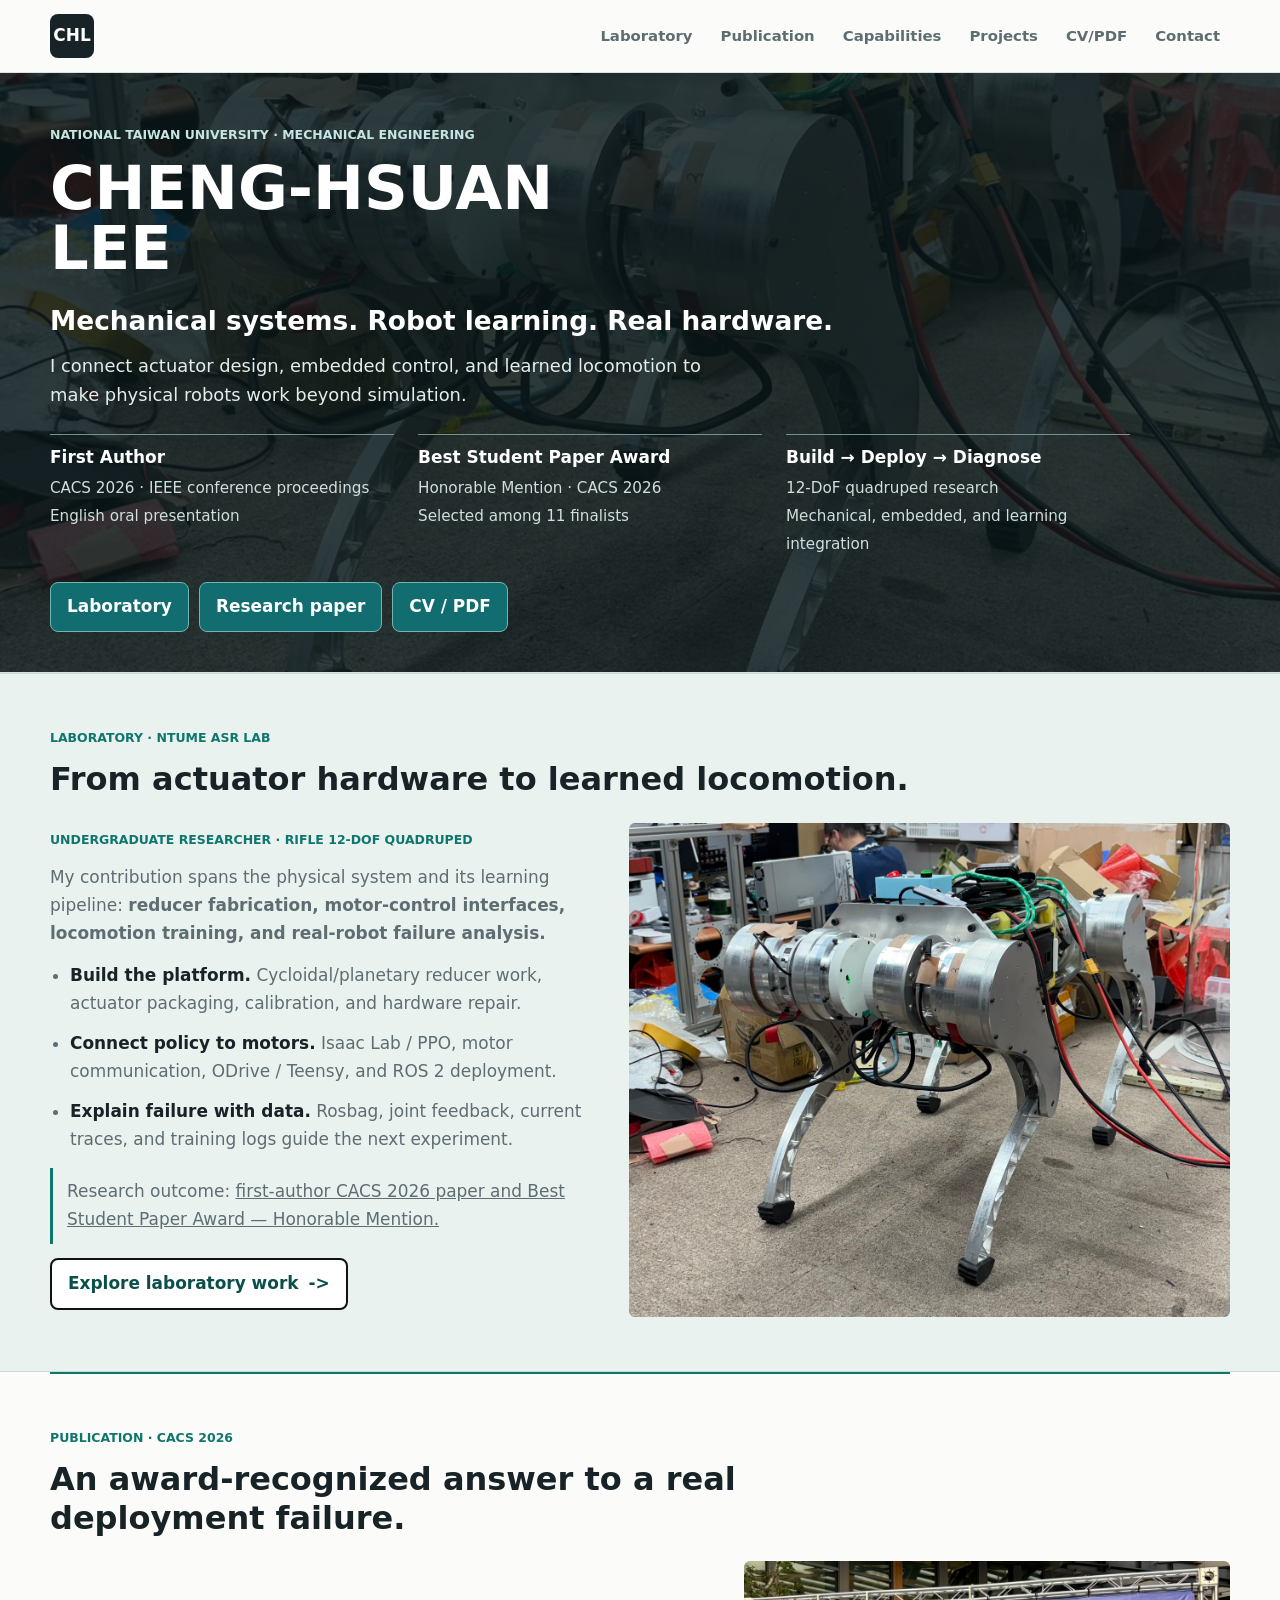
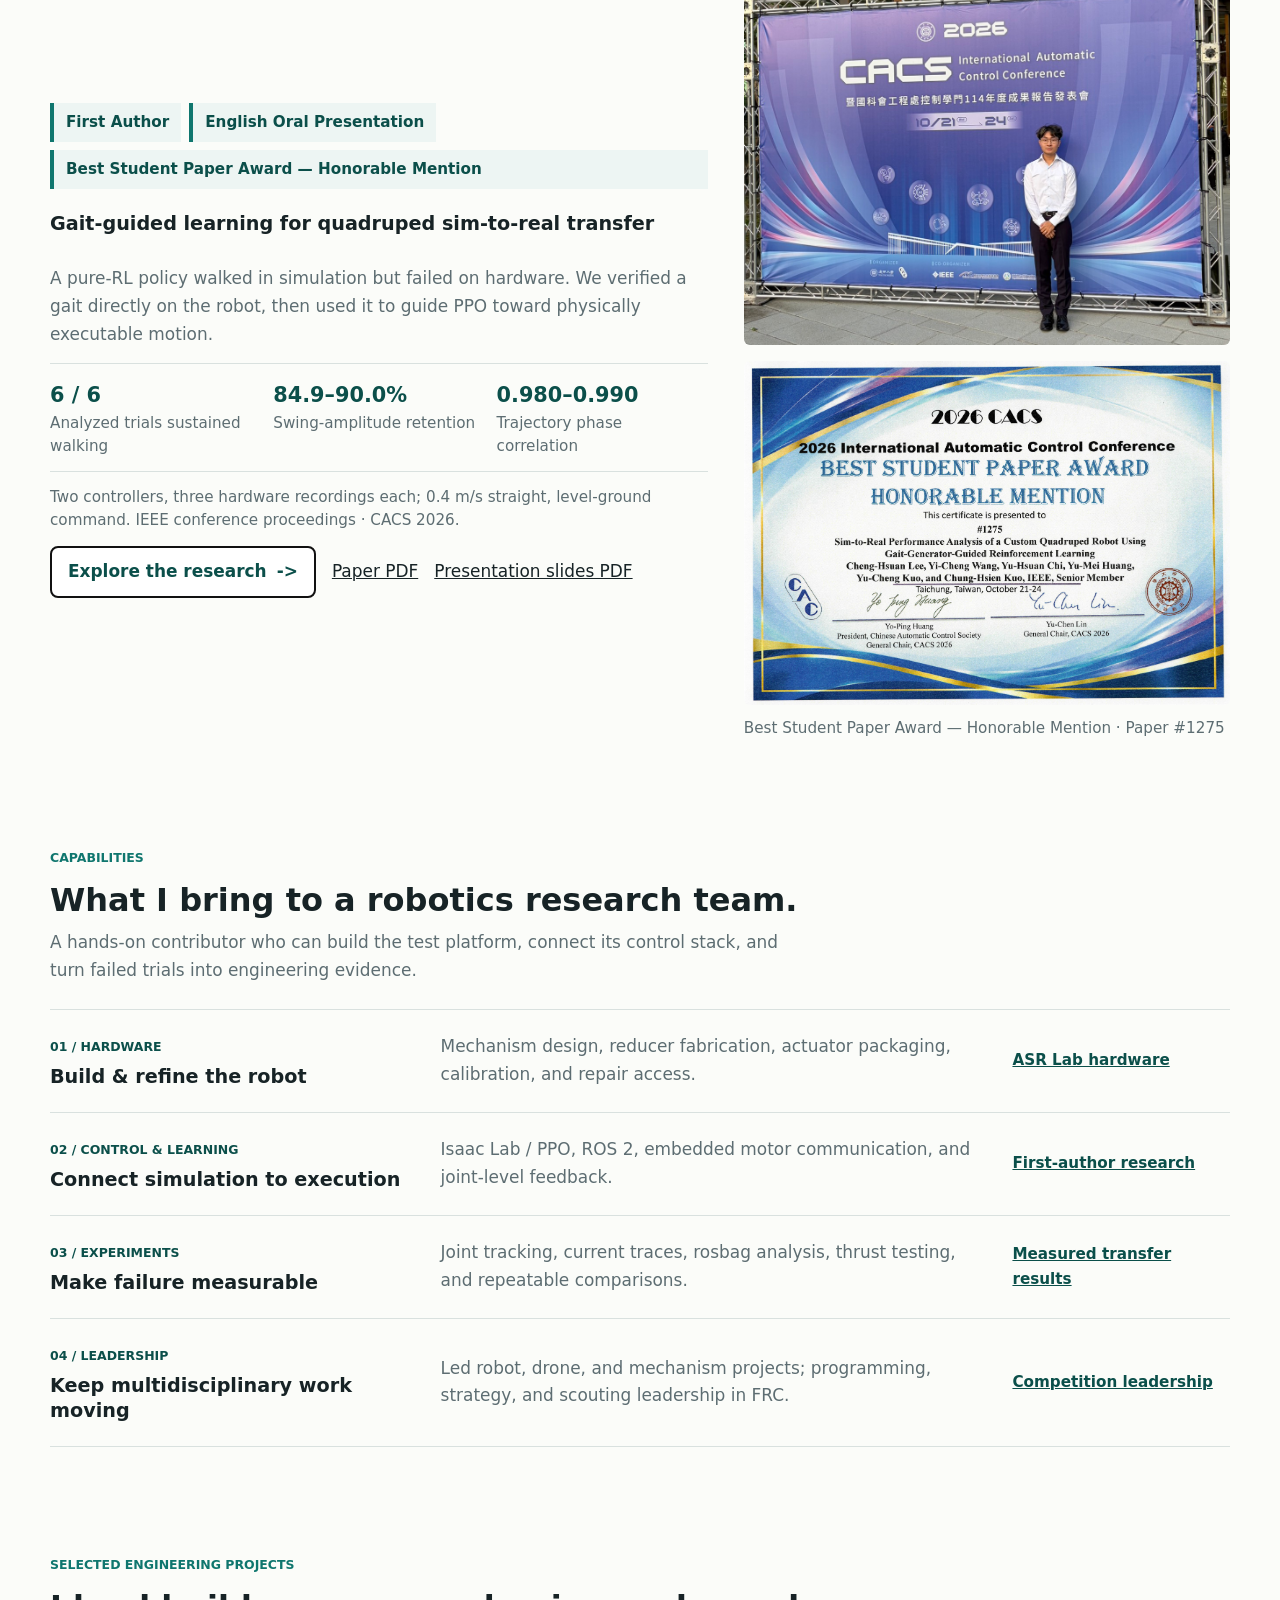
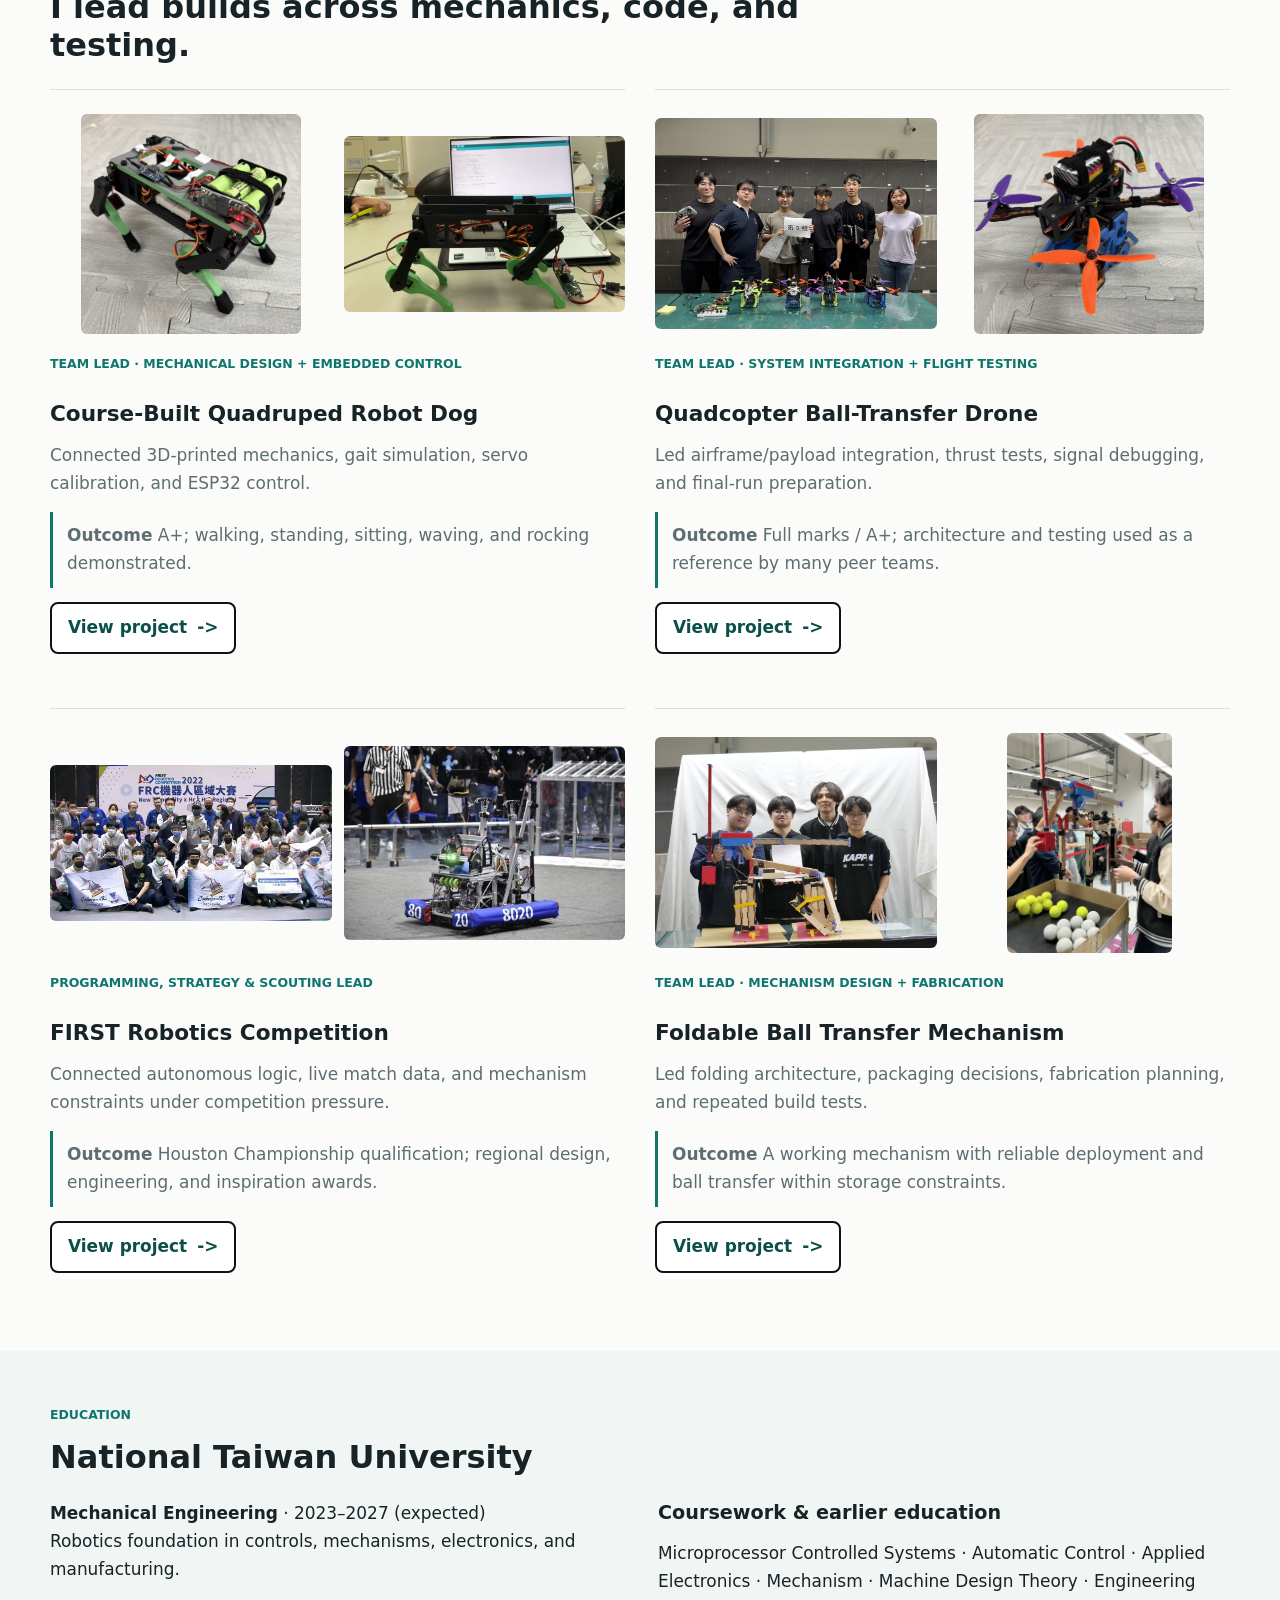
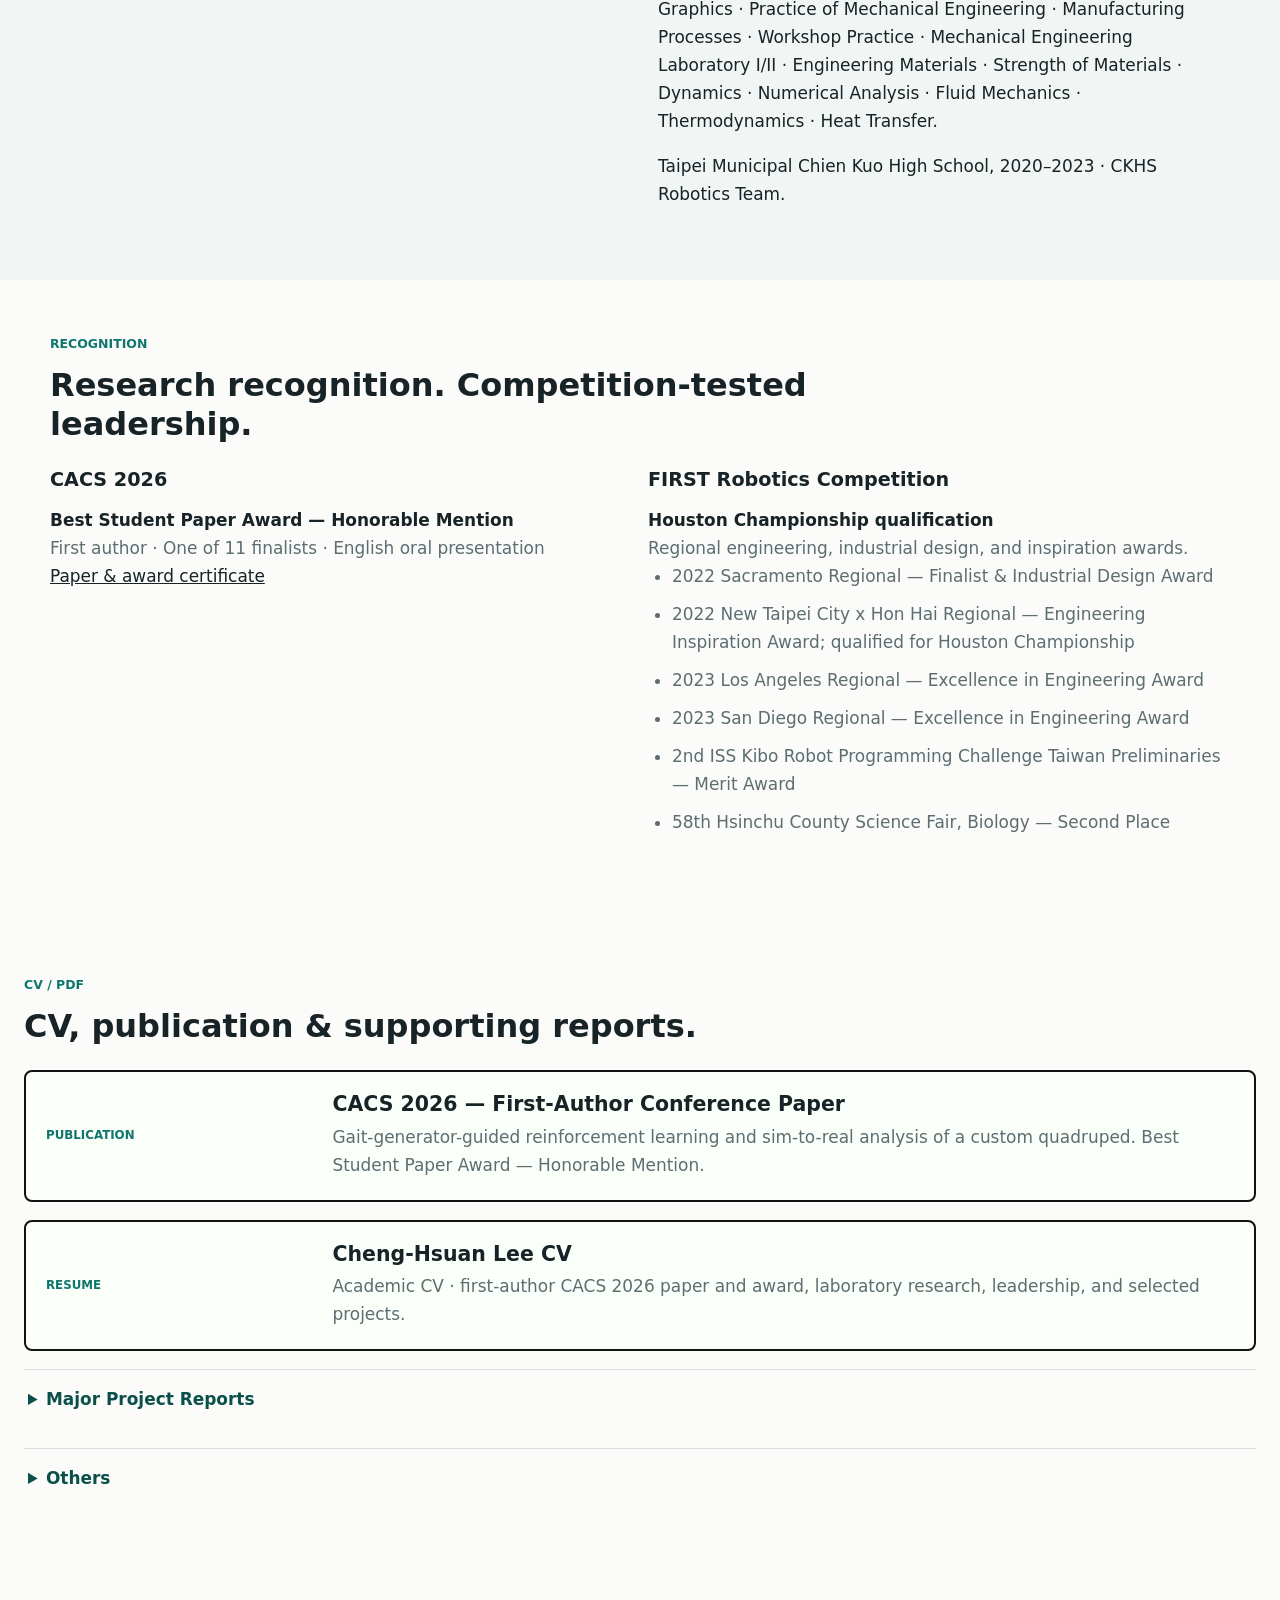
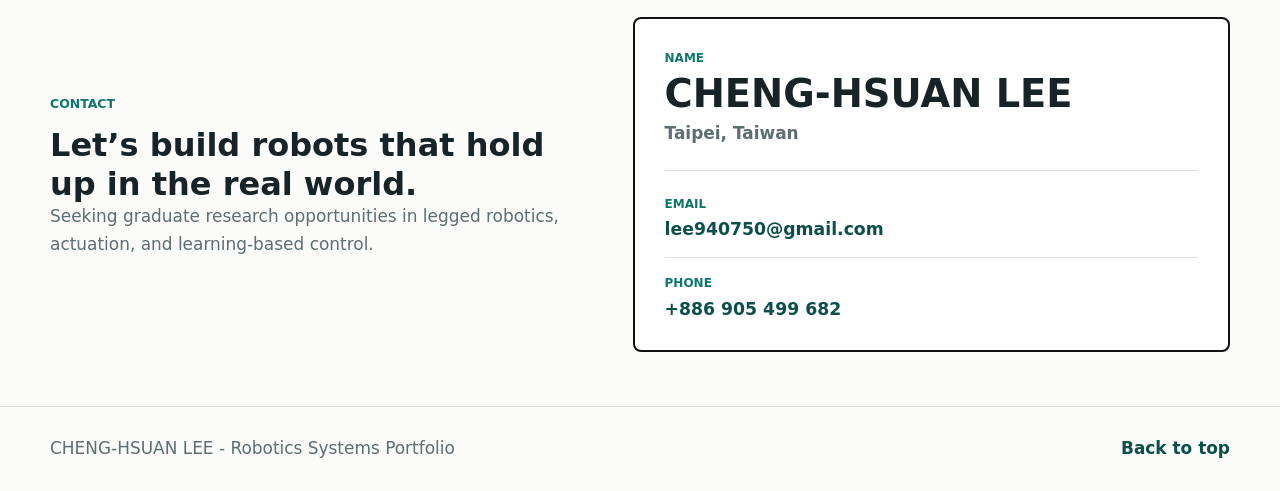
==== commit a672b28c: "Replace homepage conference photo with updated source" ====
--- a/index.html
+++ b/index.html
@@ -62,7 +62,7 @@
 </div>
 <div class="publication-media">
 <figure class="media-photo conference-portrait">
-<img alt="Cheng-Hsuan Lee at the CACS 2026 conference in Taichung" decoding="async" height="1477" loading="lazy" src="assets/photos/cacs-conference-portrait.jpg" width="1108"/>
+<img alt="Cheng-Hsuan Lee at the CACS 2026 conference in Taichung" decoding="async" height="875" loading="lazy" src="assets/photos/cacs-conference-portrait.jpg?v=20261109-replaced" width="1108"/>
 </figure>
 <figure class="media-photo">
 <img alt="CACS 2026 Best Student Paper Award Honorable Mention certificate for Cheng-Hsuan Lee and coauthors" decoding="async" height="953" loading="lazy" src="assets/photos/cacs-2026-award.jpg" width="1347"/>
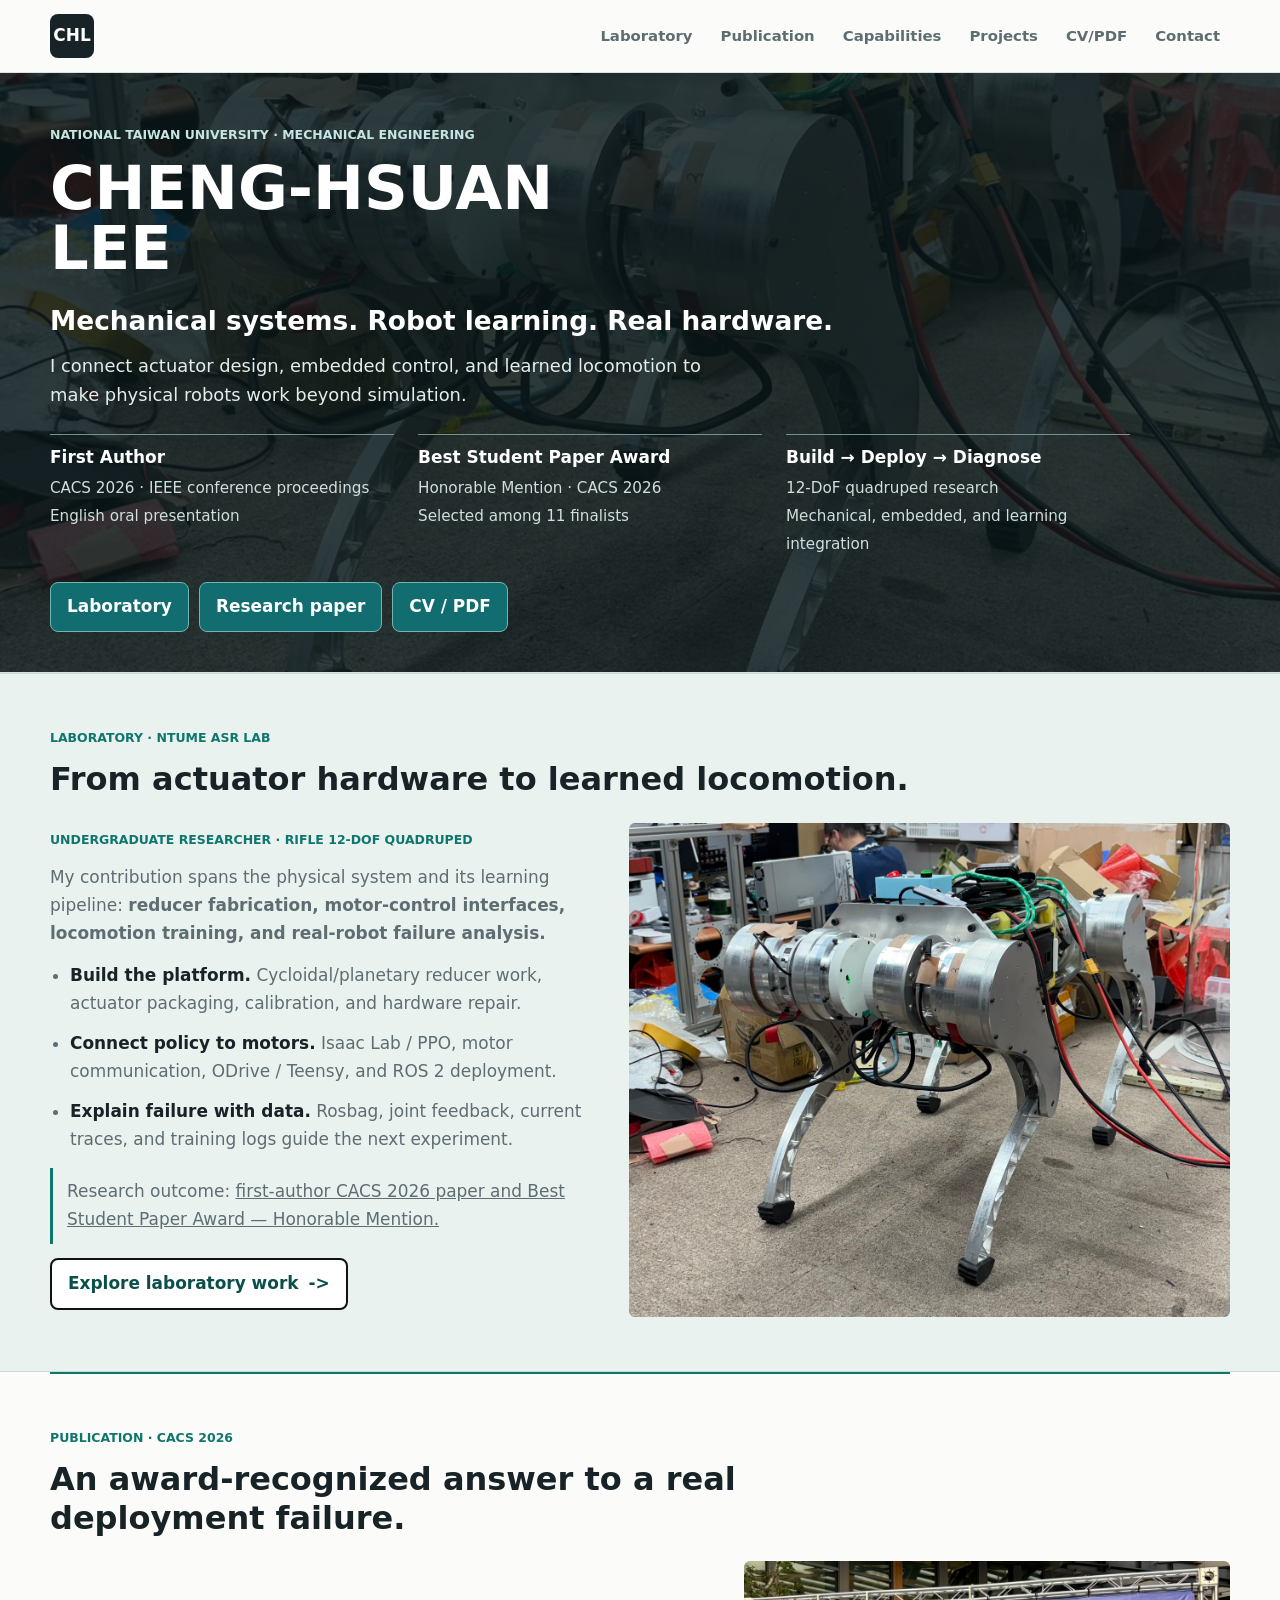
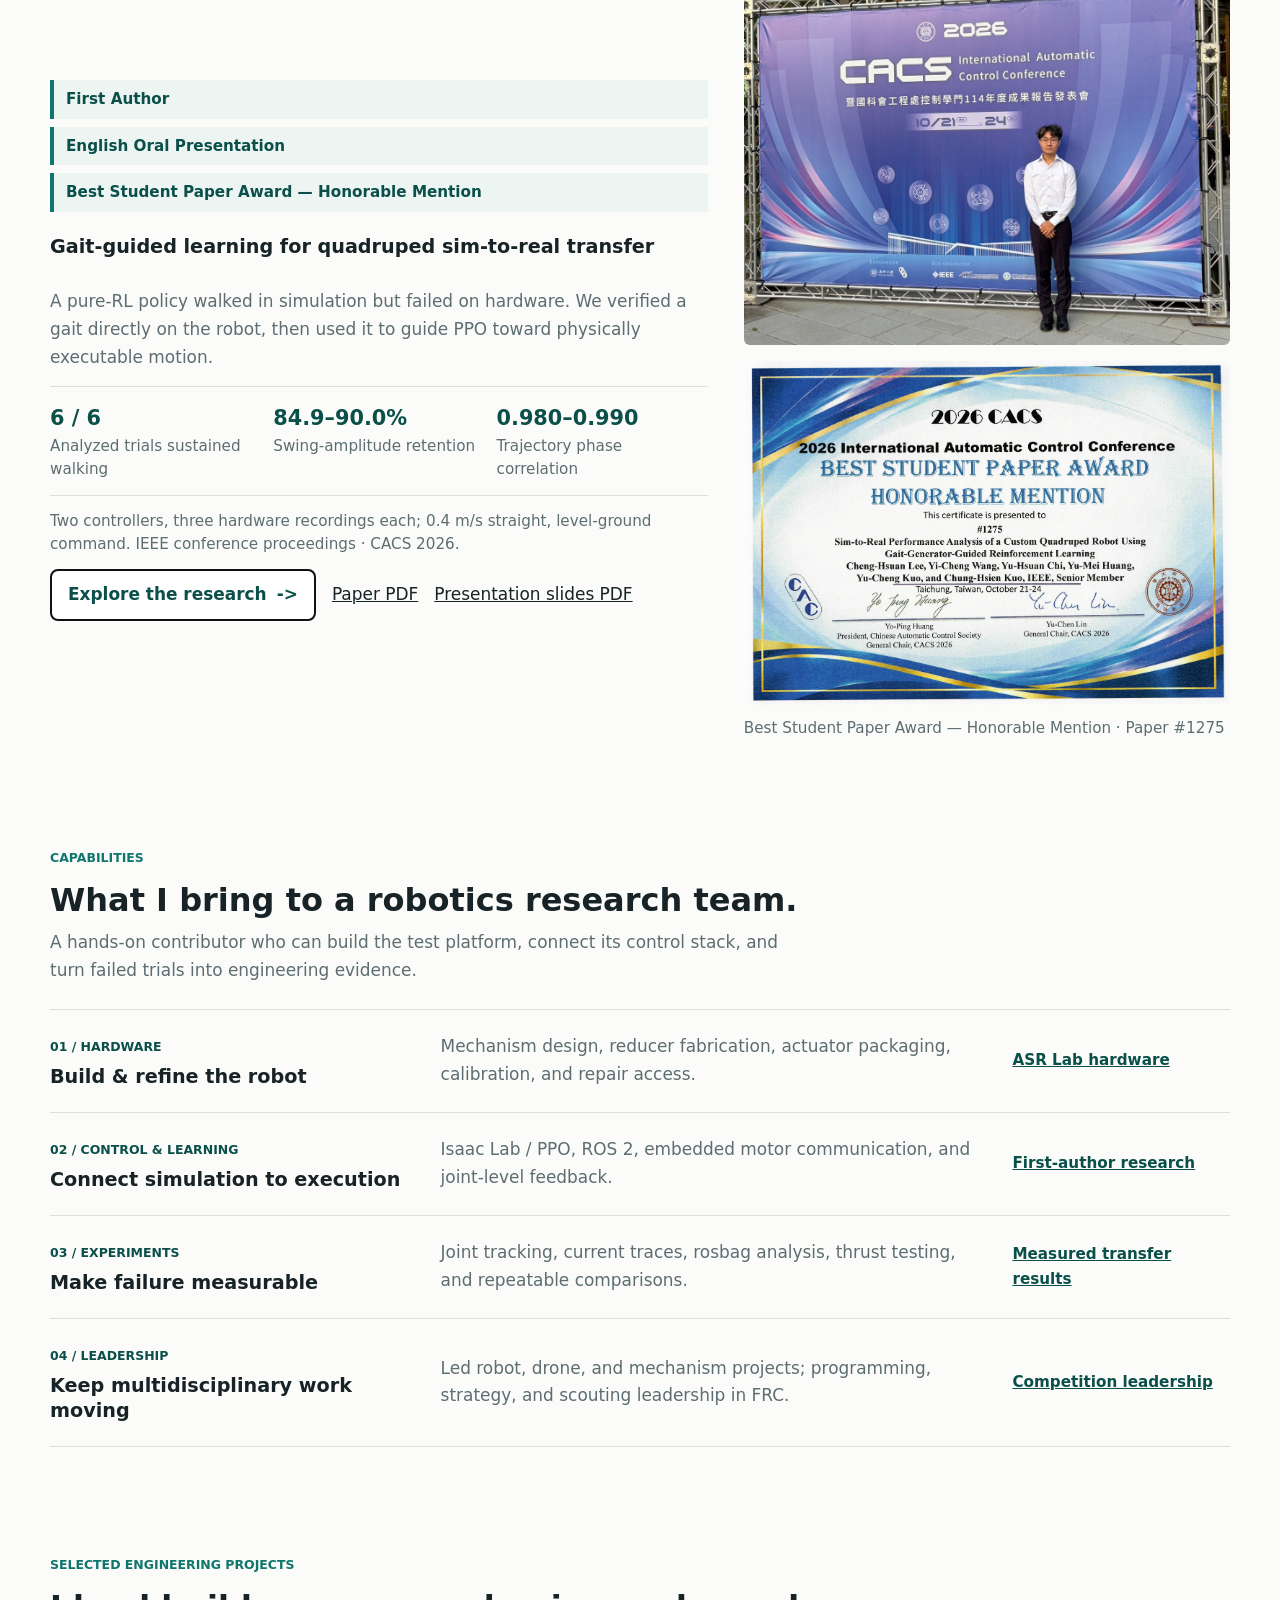
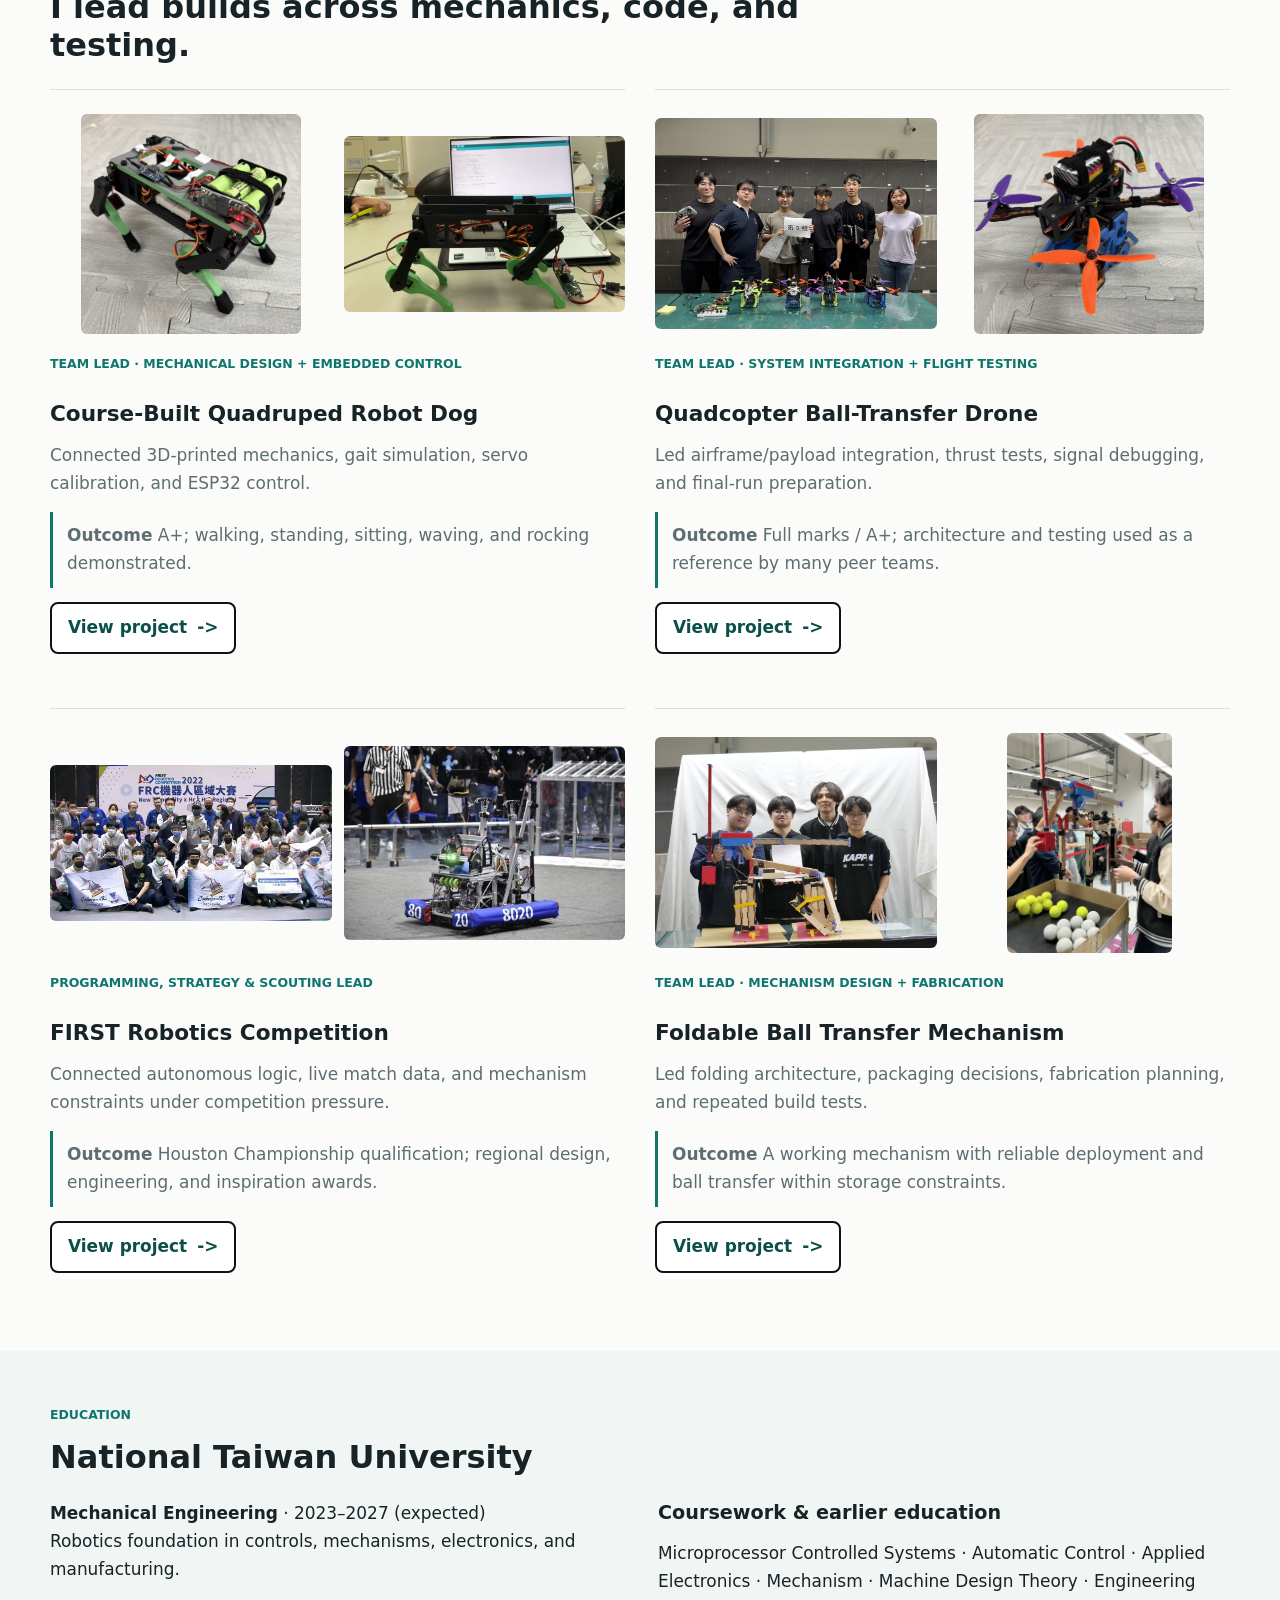
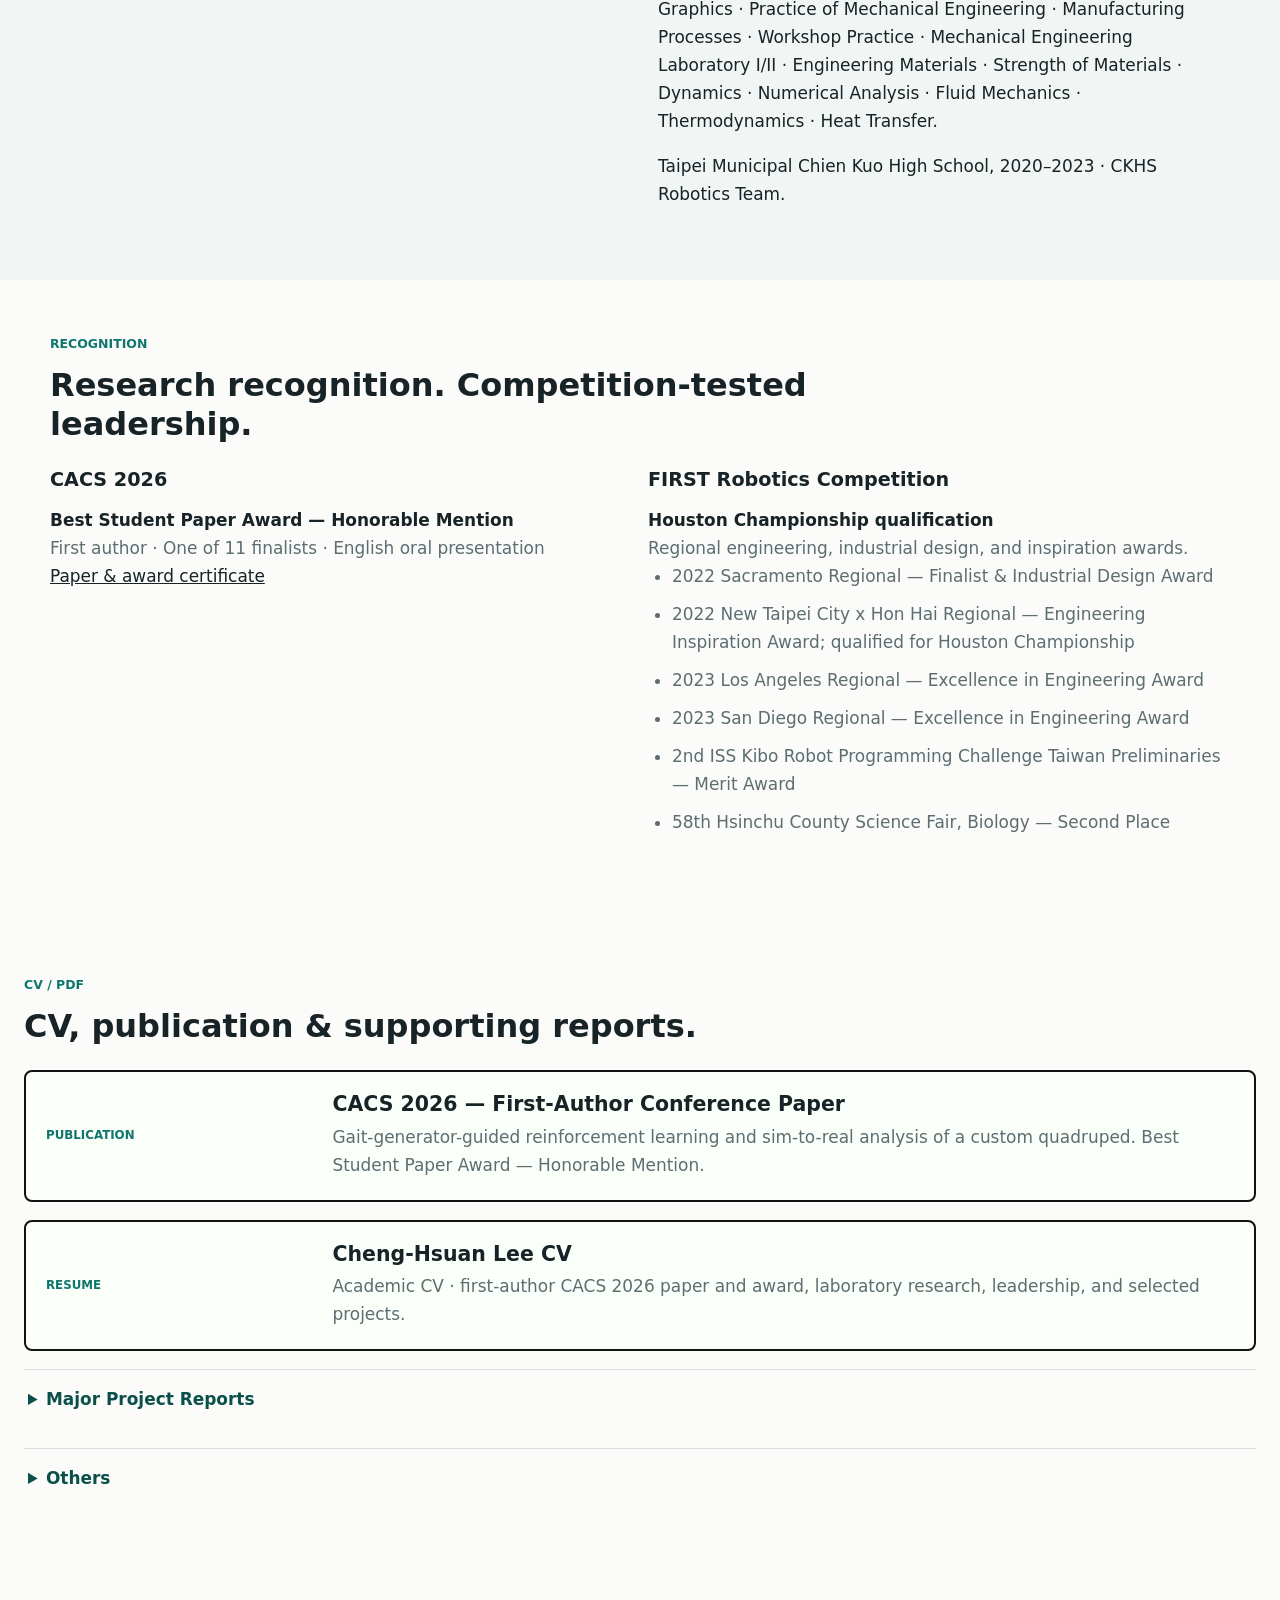
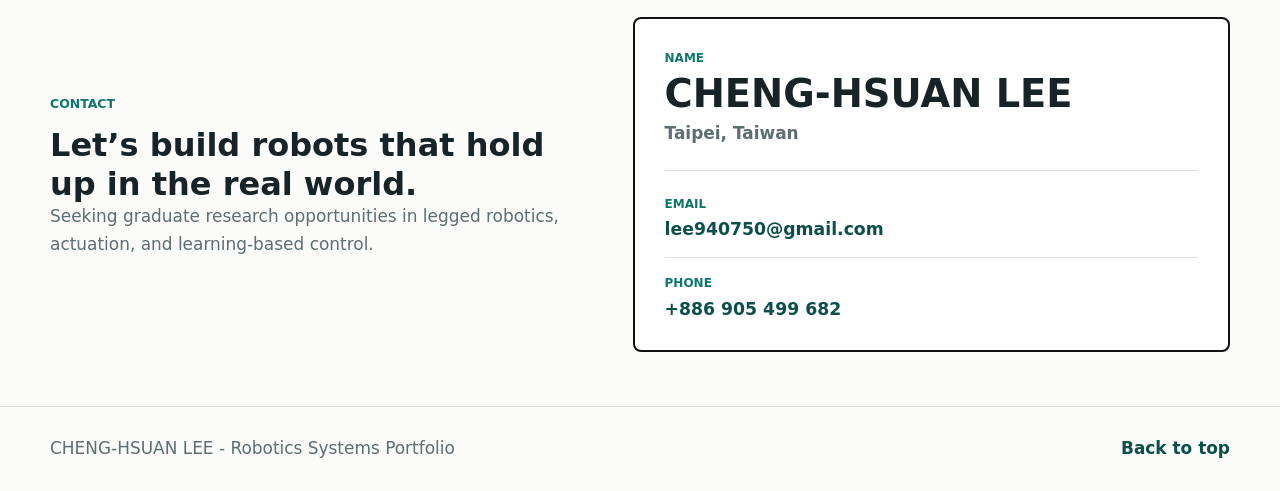
==== commit 3c1dbff7: "Stack research authorship presentation and award highlights vertically" ====
--- a/index.html
+++ b/index.html
@@ -7,7 +7,7 @@
 <title>CHENG-HSUAN LEE | Robotics Systems Portfolio</title>
 <meta content="Cheng-Hsuan Lee: NTU mechanical engineering, first-author CACS 2026 research, Best Student Paper Award Honorable Mention, and hands-on quadruped sim-to-real engineering." name="description"/>
 <link href="site.css?v=20261108-focused" rel="stylesheet"/>
-<link href="focused.css?v=20261109-cacs-media" rel="stylesheet"/></head>
+<link href="focused.css?v=20261109-stacked-highlights" rel="stylesheet"/></head>
 <body class="focused-home">
 <header class="site-header">
 <a aria-label="CHENG-HSUAN LEE home" class="brand" href="#home">CHL</a>
--- a/focused.css
+++ b/focused.css
@@ -126,6 +126,7 @@
 }
 
 .focused-home .publication-layout { gap: 36px; }
+.publication-highlights { display: grid; grid-template-columns: minmax(0, 1fr); }
 .focused-home .publication-highlights { gap: 8px; }
 .focused-home .publication-highlights li { padding: 8px 12px; font-size: 0.95rem; }
 .focused-home .publication-metrics { padding-block: 14px; gap: 12px; }
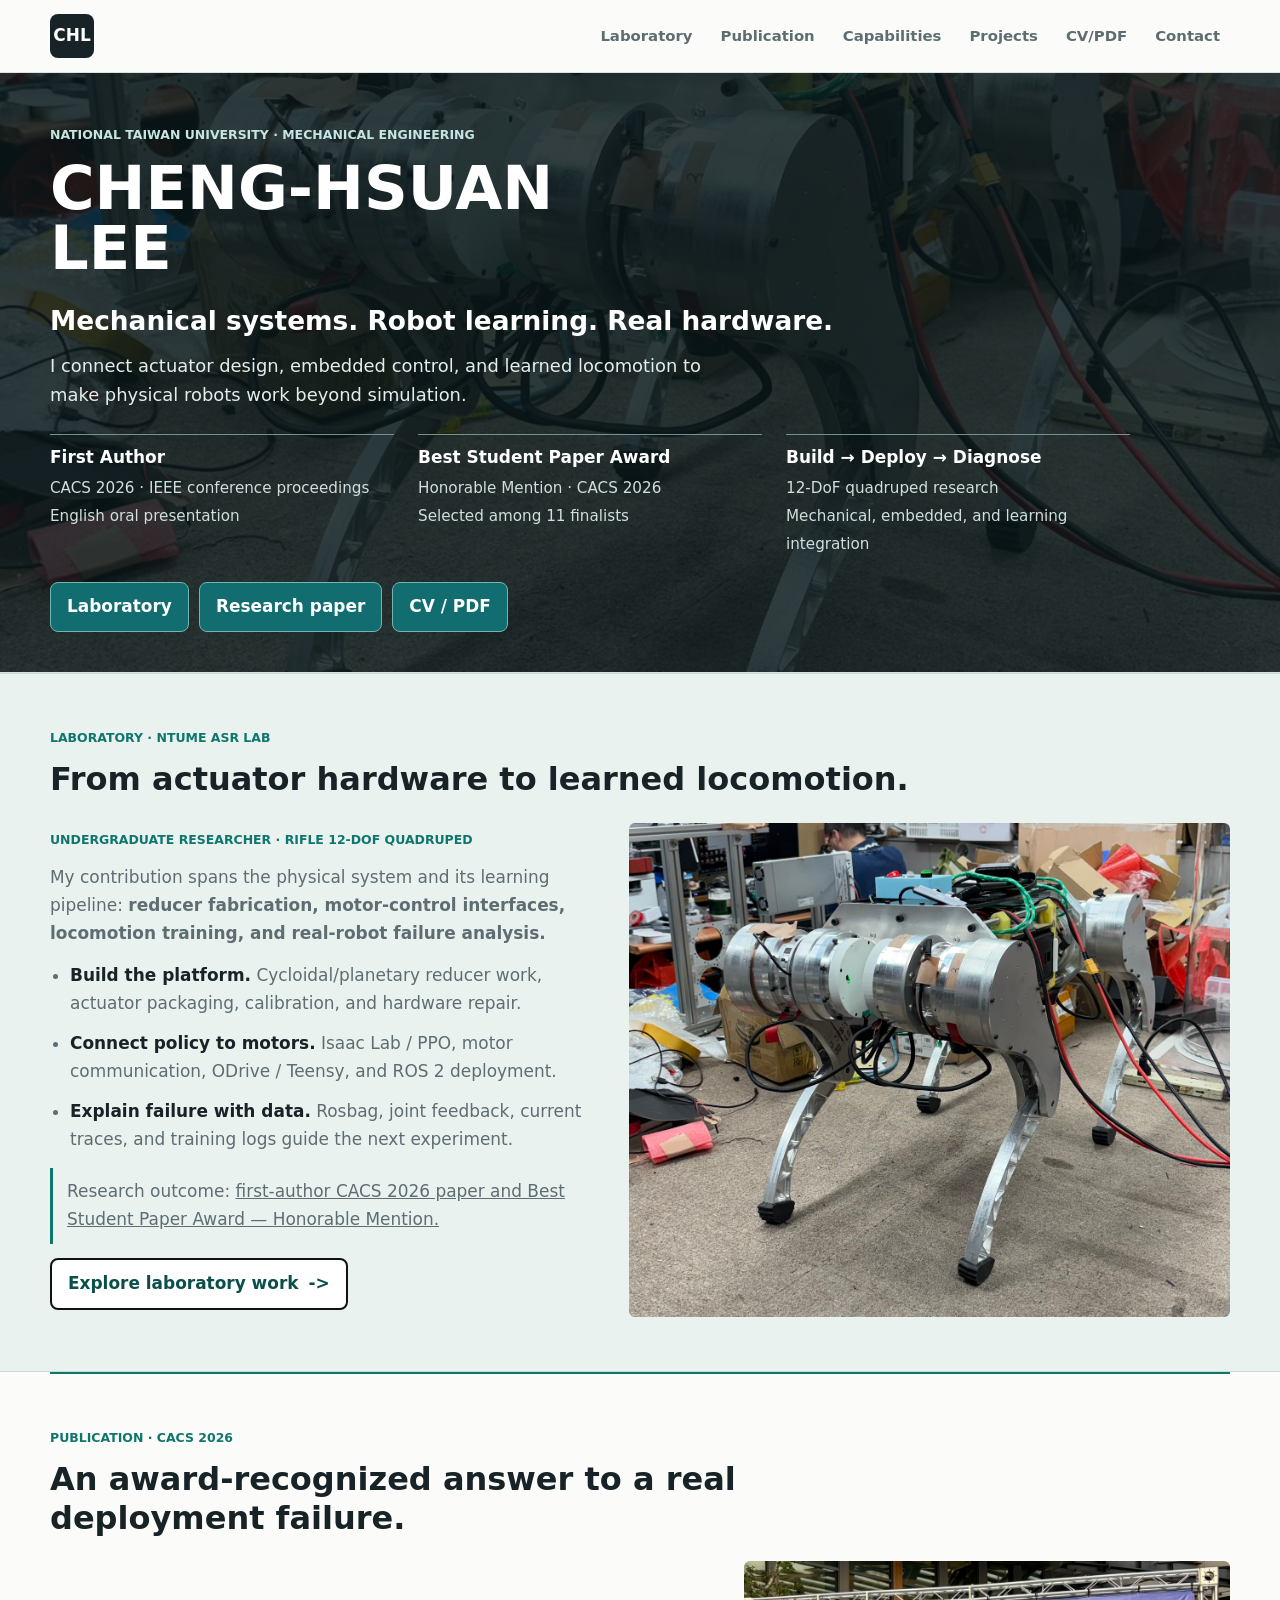
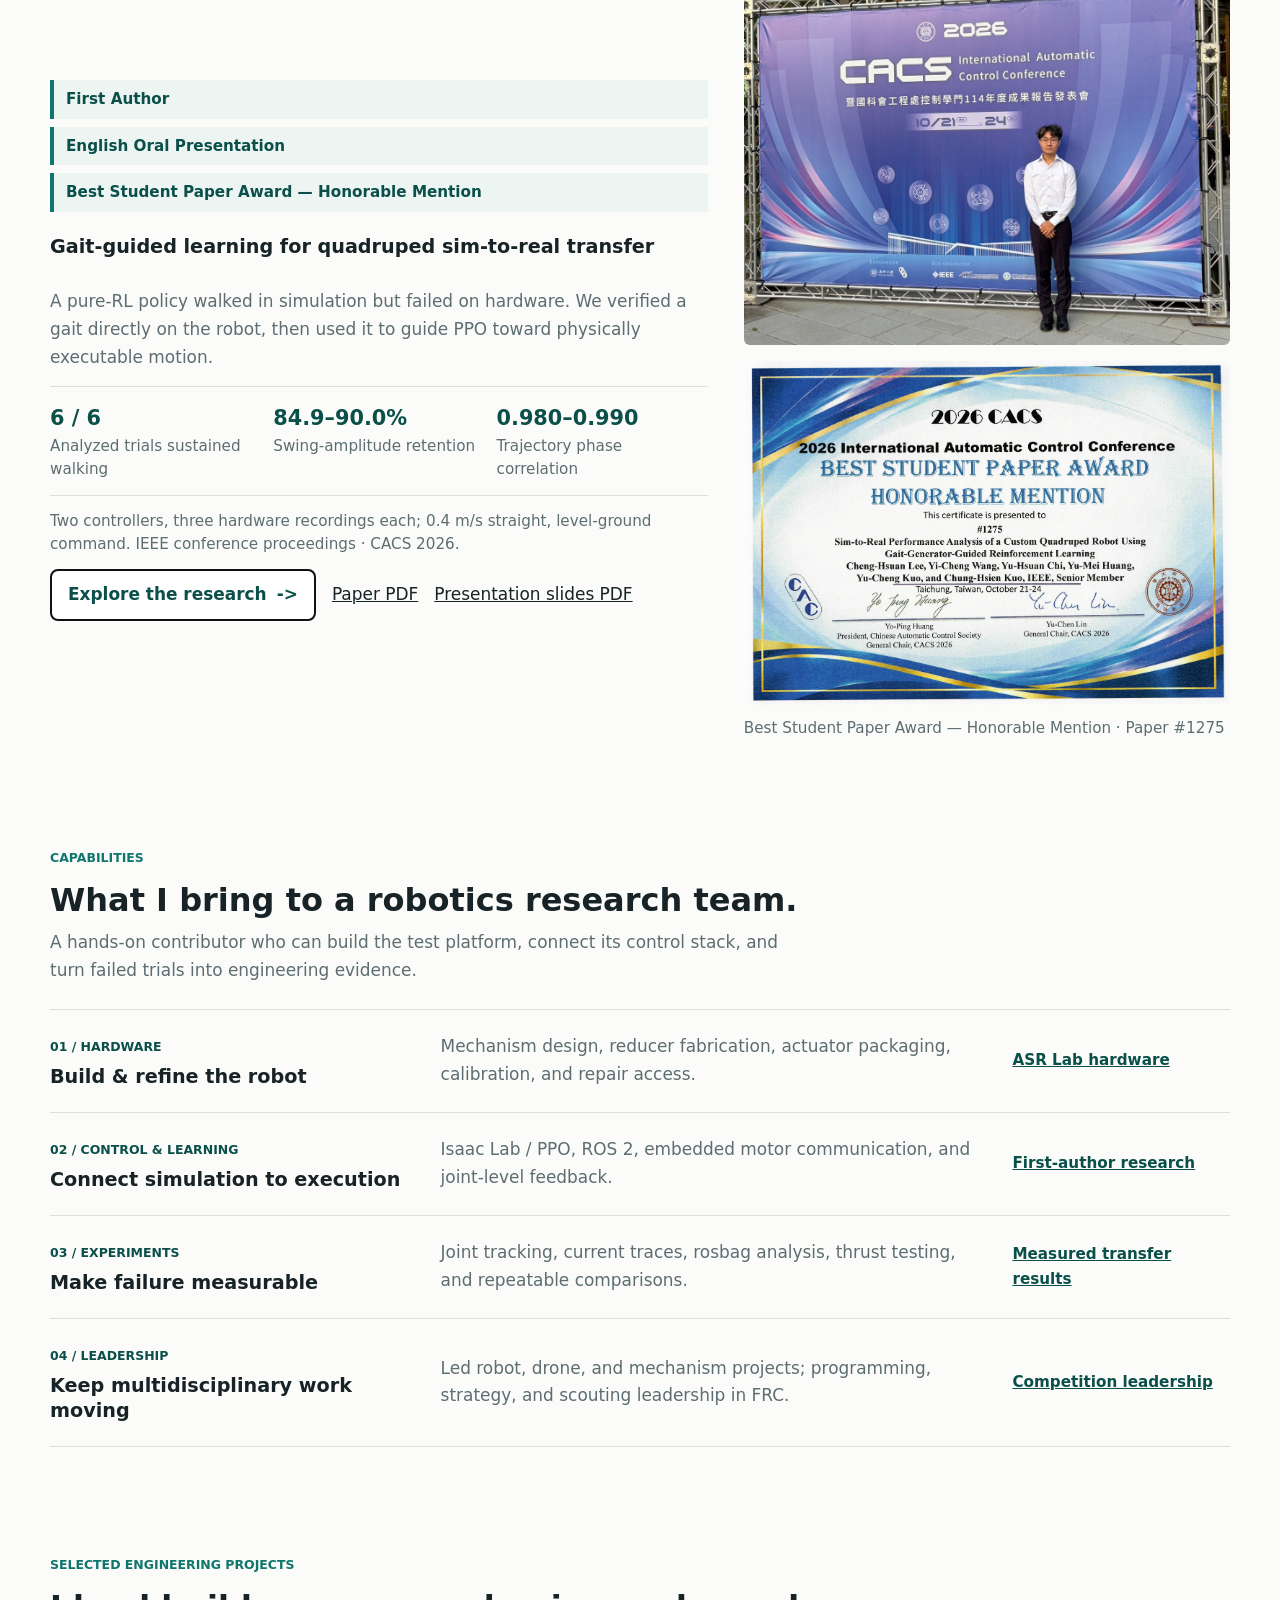
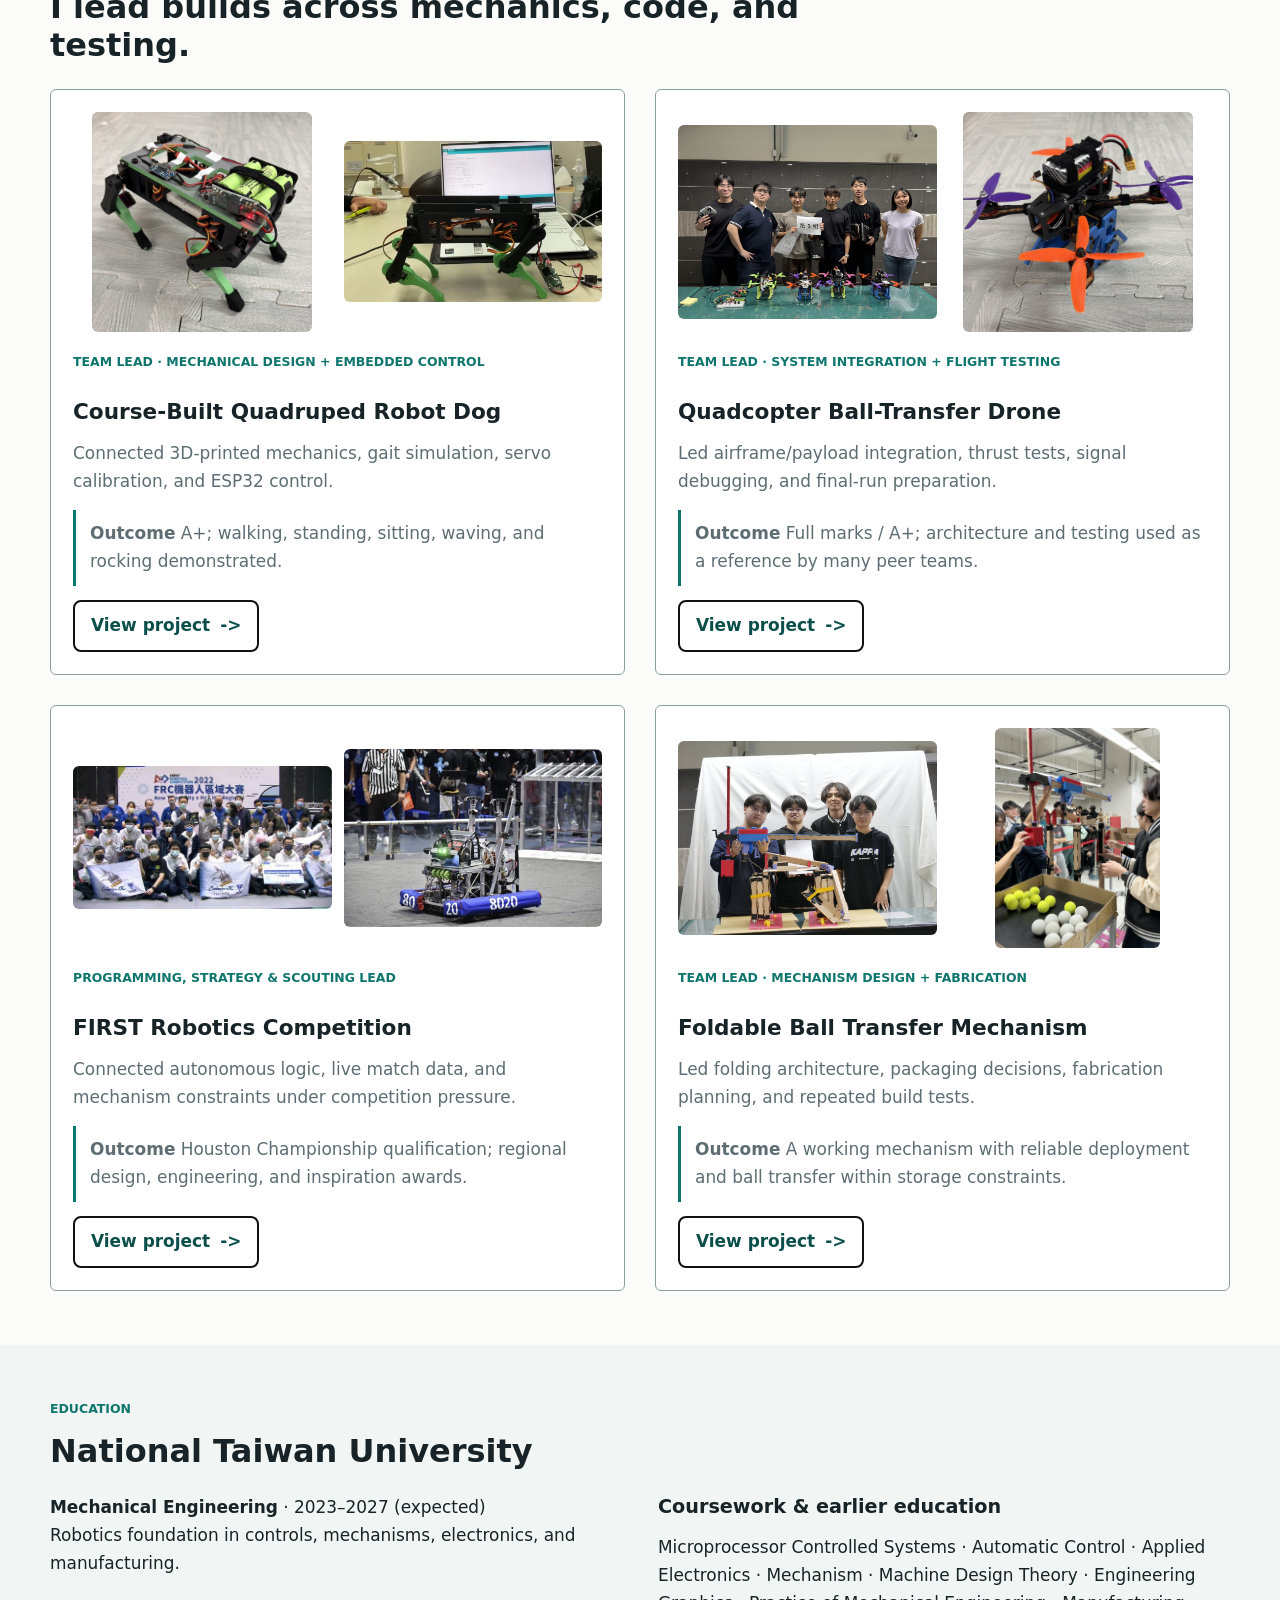
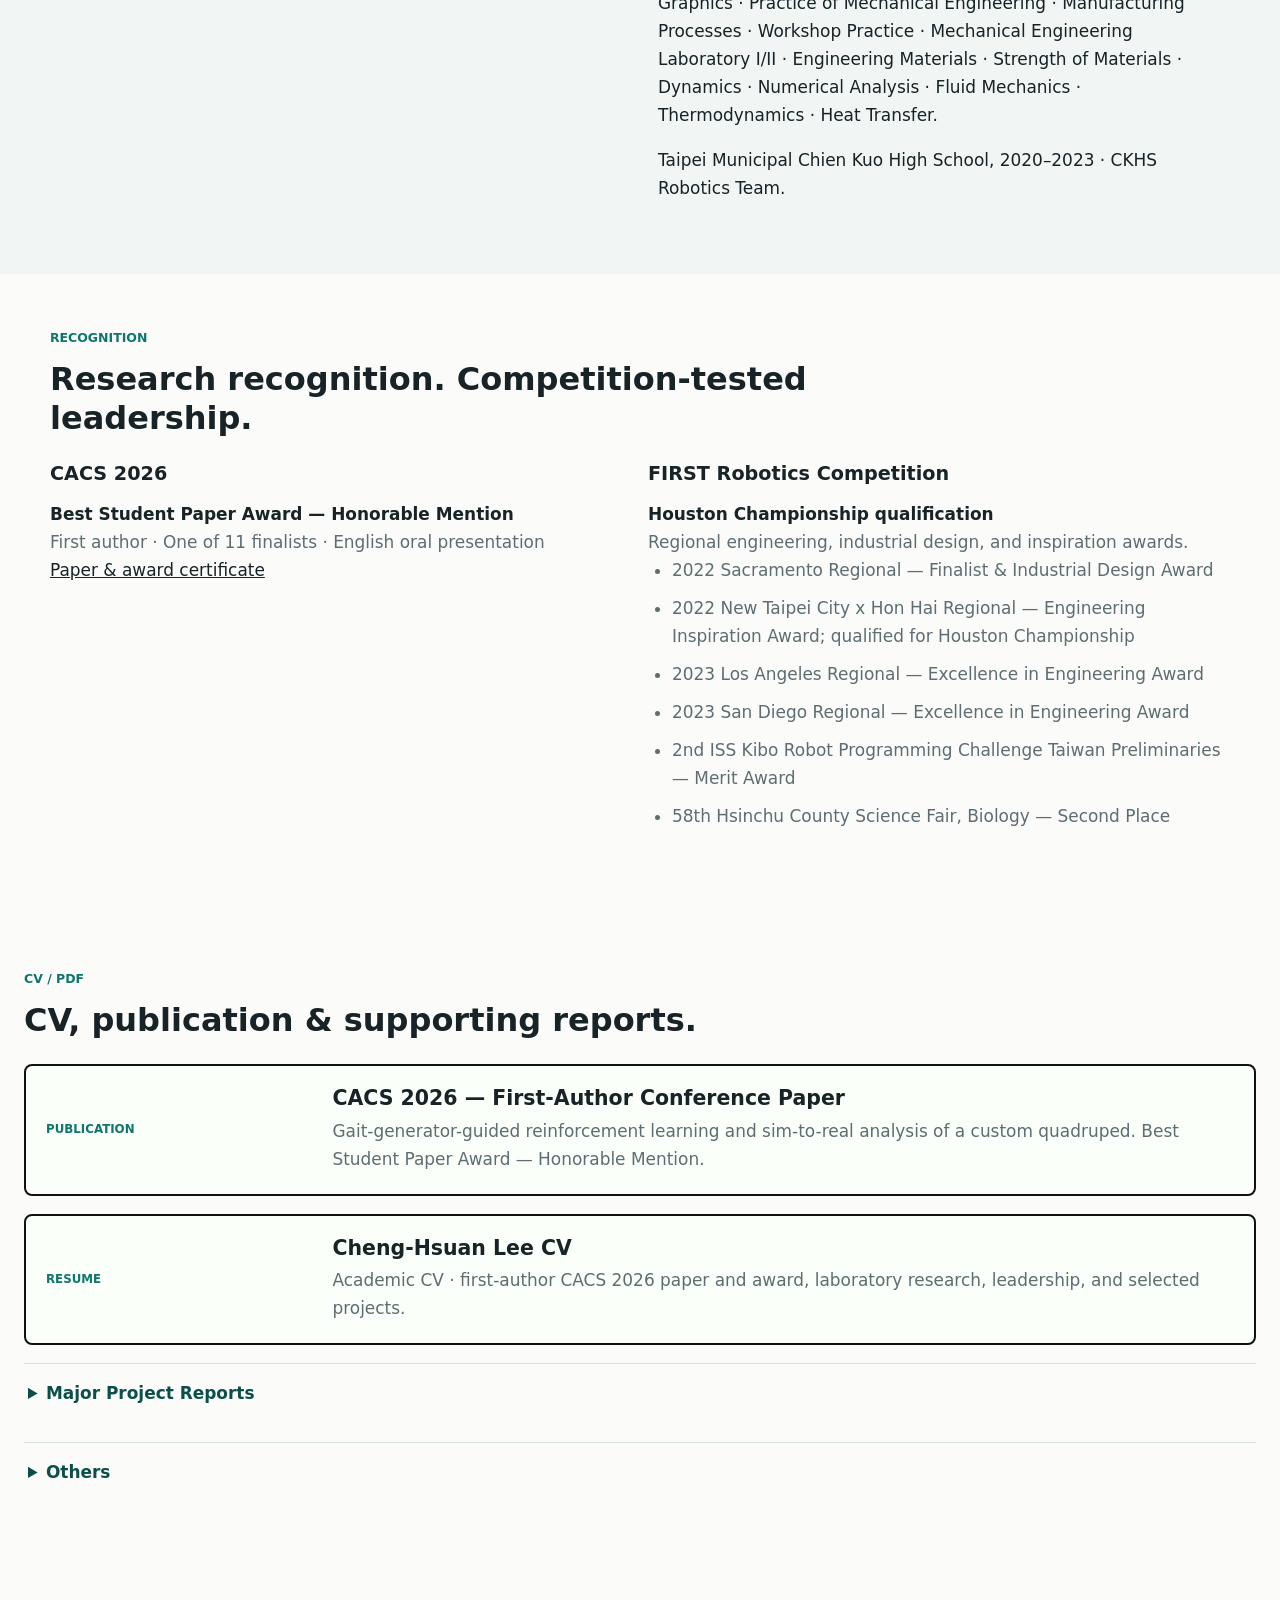
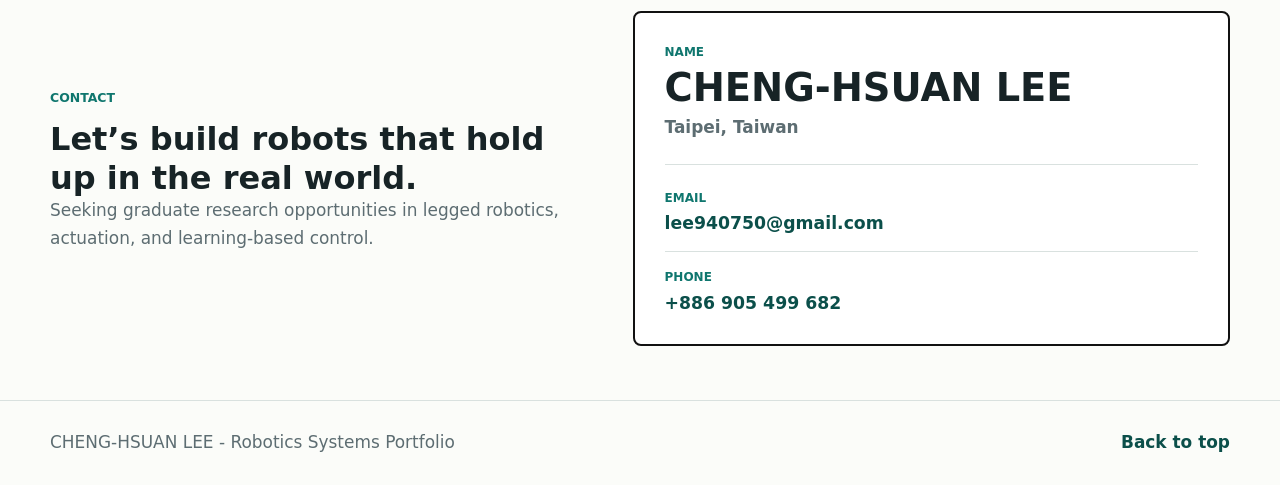
==== commit 2e17ebcd: "Frame each homepage project with a simple border and spacing" ====
--- a/index.html
+++ b/index.html
@@ -7,7 +7,7 @@
 <title>CHENG-HSUAN LEE | Robotics Systems Portfolio</title>
 <meta content="Cheng-Hsuan Lee: NTU mechanical engineering, first-author CACS 2026 research, Best Student Paper Award Honorable Mention, and hands-on quadruped sim-to-real engineering." name="description"/>
 <link href="site.css?v=20261108-focused" rel="stylesheet"/>
-<link href="focused.css?v=20261109-stacked-highlights" rel="stylesheet"/></head>
+<link href="focused.css?v=20261109-project-borders" rel="stylesheet"/></head>
 <body class="focused-home">
 <header class="site-header">
 <a aria-label="CHENG-HSUAN LEE home" class="brand" href="#home">CHL</a>
--- a/focused.css
+++ b/focused.css
@@ -165,6 +165,9 @@
 .cacs-portrait-video { justify-items: center; }
 .cacs-portrait-video video { width: auto; max-width: 100%; max-height: 380px; }
 .cacs-results-video { max-width: 760px; margin: 22px auto; }
+.cacs-research-figure { margin: 24px 0; }
+.cacs-research-figure img { display: block; width: 100%; height: auto; border: 0; }
+.cacs-research-figure figcaption { margin-top: 10px; color: var(--muted); font-size: 0.95rem; line-height: 1.5; }
 .cacs-conference-photos { grid-template-columns: repeat(2, minmax(0, 1fr)); align-items: center; }
 .cacs-conference-photos .media-photo img { width: 100%; height: auto; max-height: 520px; object-fit: contain; }
 
@@ -196,8 +199,10 @@
   flex-direction: column;
   align-items: stretch;
   gap: 20px;
-  padding: 24px 0;
-  border-bottom: 0;
+  padding: 22px;
+  border: 1px solid #8c9e9a;
+  border-radius: 6px;
+  background: #fff;
 }
 .focused-home .project-feature .project-text { flex: 1; }
 .focused-home .project-feature .text-link { margin-top: auto; }
@@ -297,6 +302,7 @@
   .contribution-rows article { grid-template-columns: 1fr; gap: 10px; }
   .contribution-rows article > a { grid-column: auto; }
   .focused-home .project-feature .feature-media { height: 200px; }
+  .focused-home .project-feature { padding: 18px; }
   .focused-home .project-feature .media-photo img { max-height: 200px; }
   .focused-home .publication-metrics { grid-template-columns: 1fr; }
   .focused-case .project-hero h1 { font-size: 2rem; }
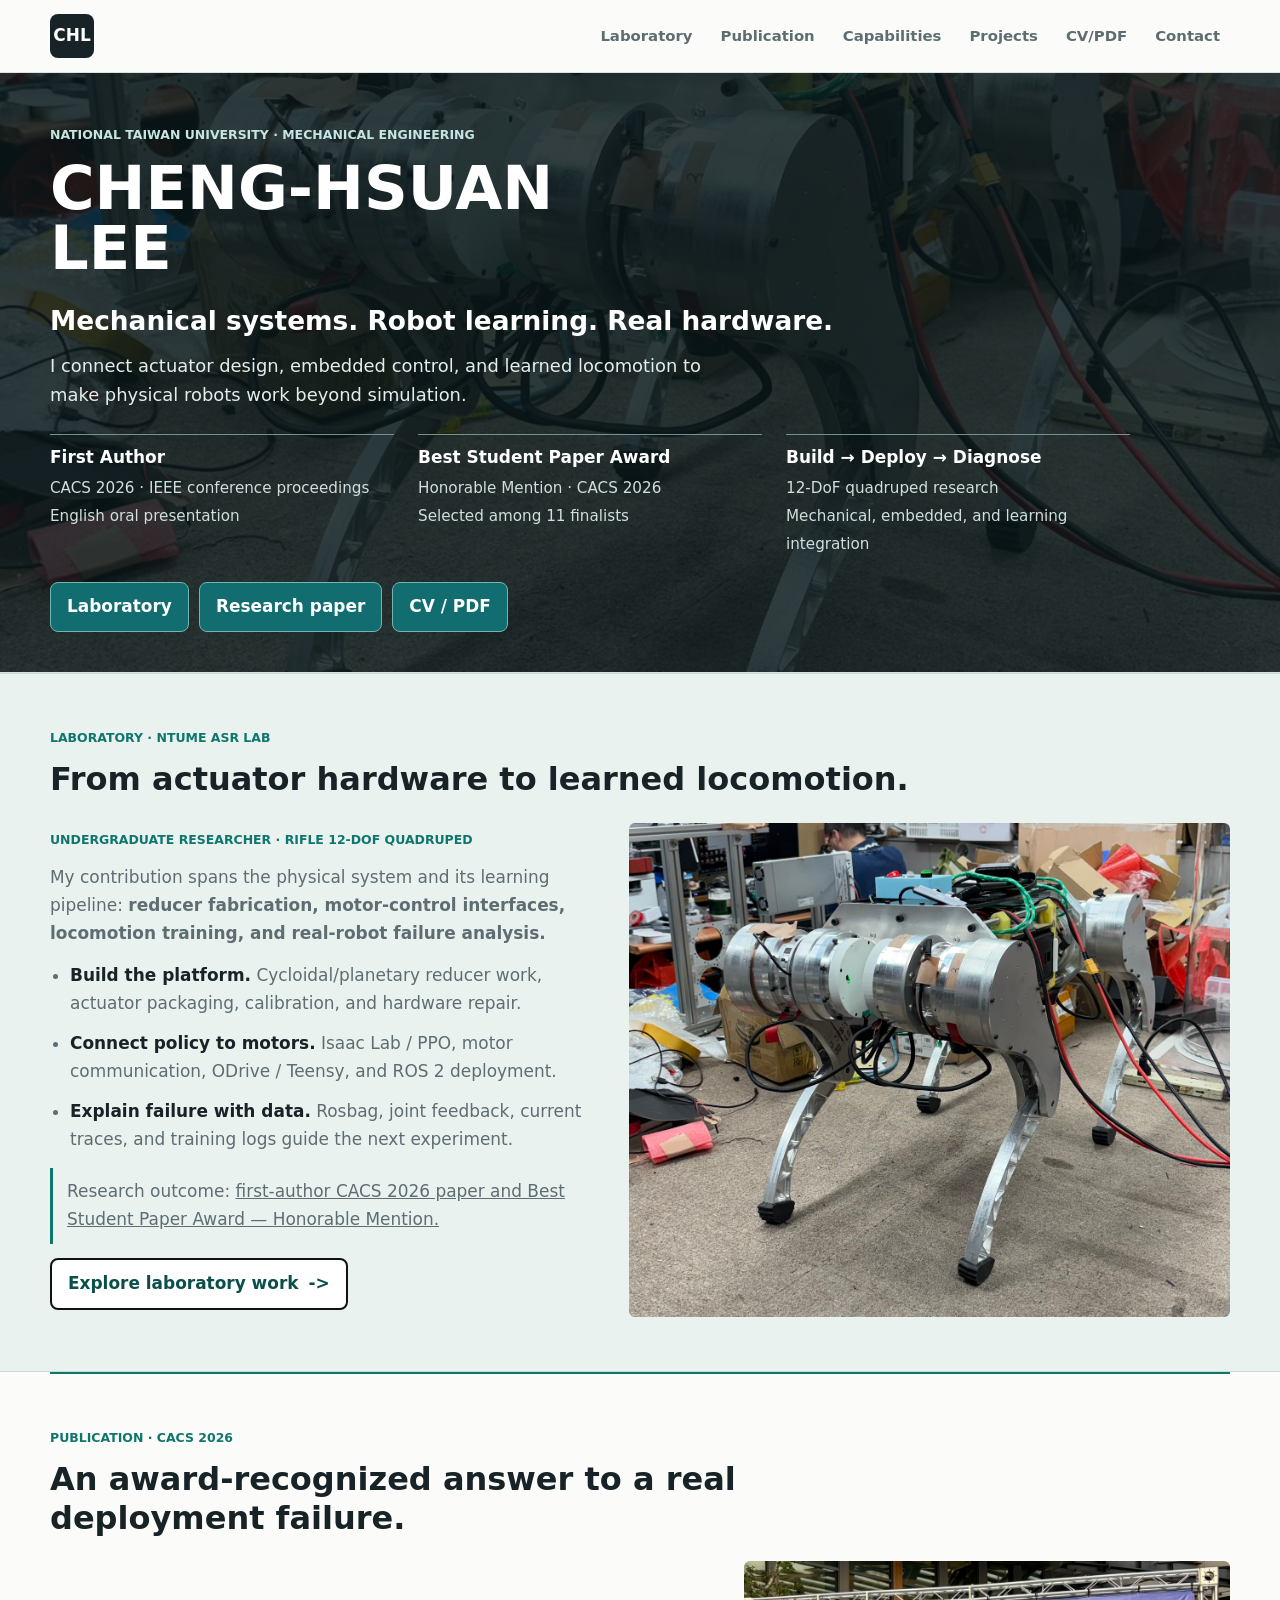
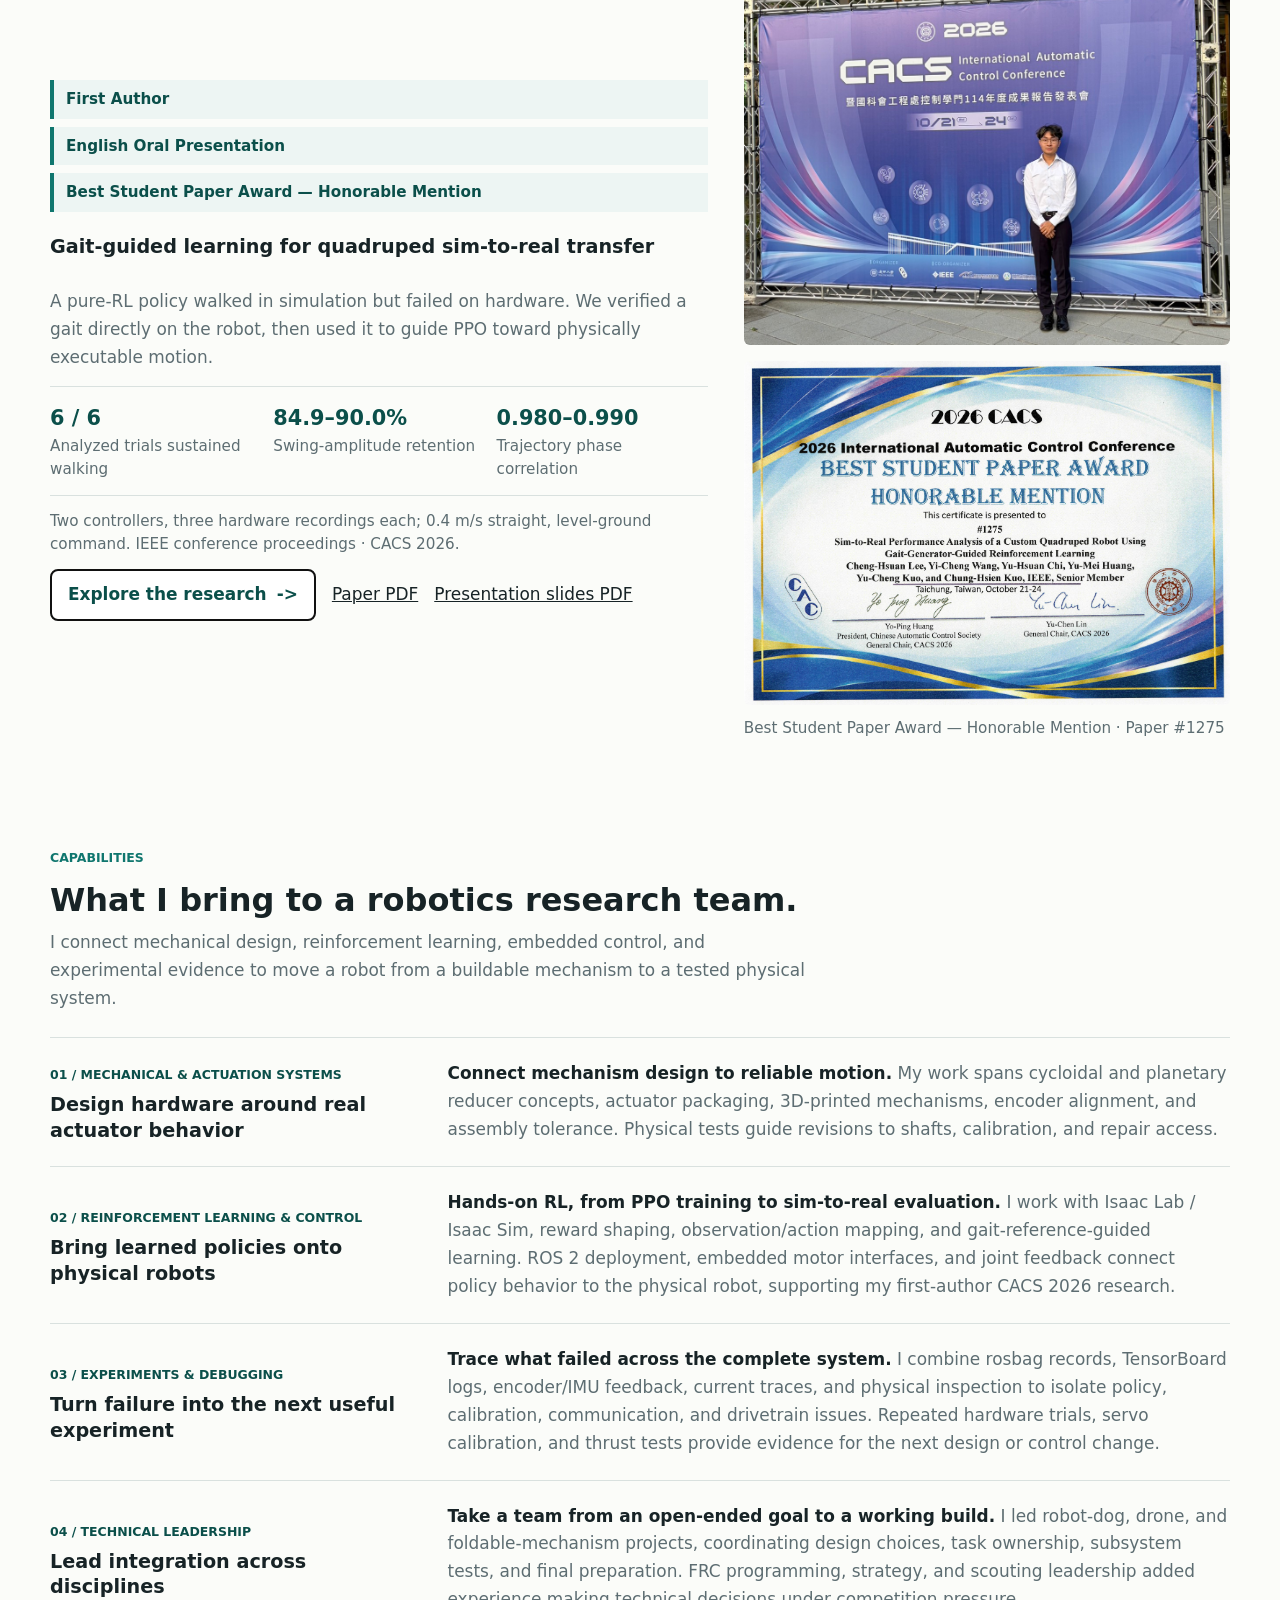
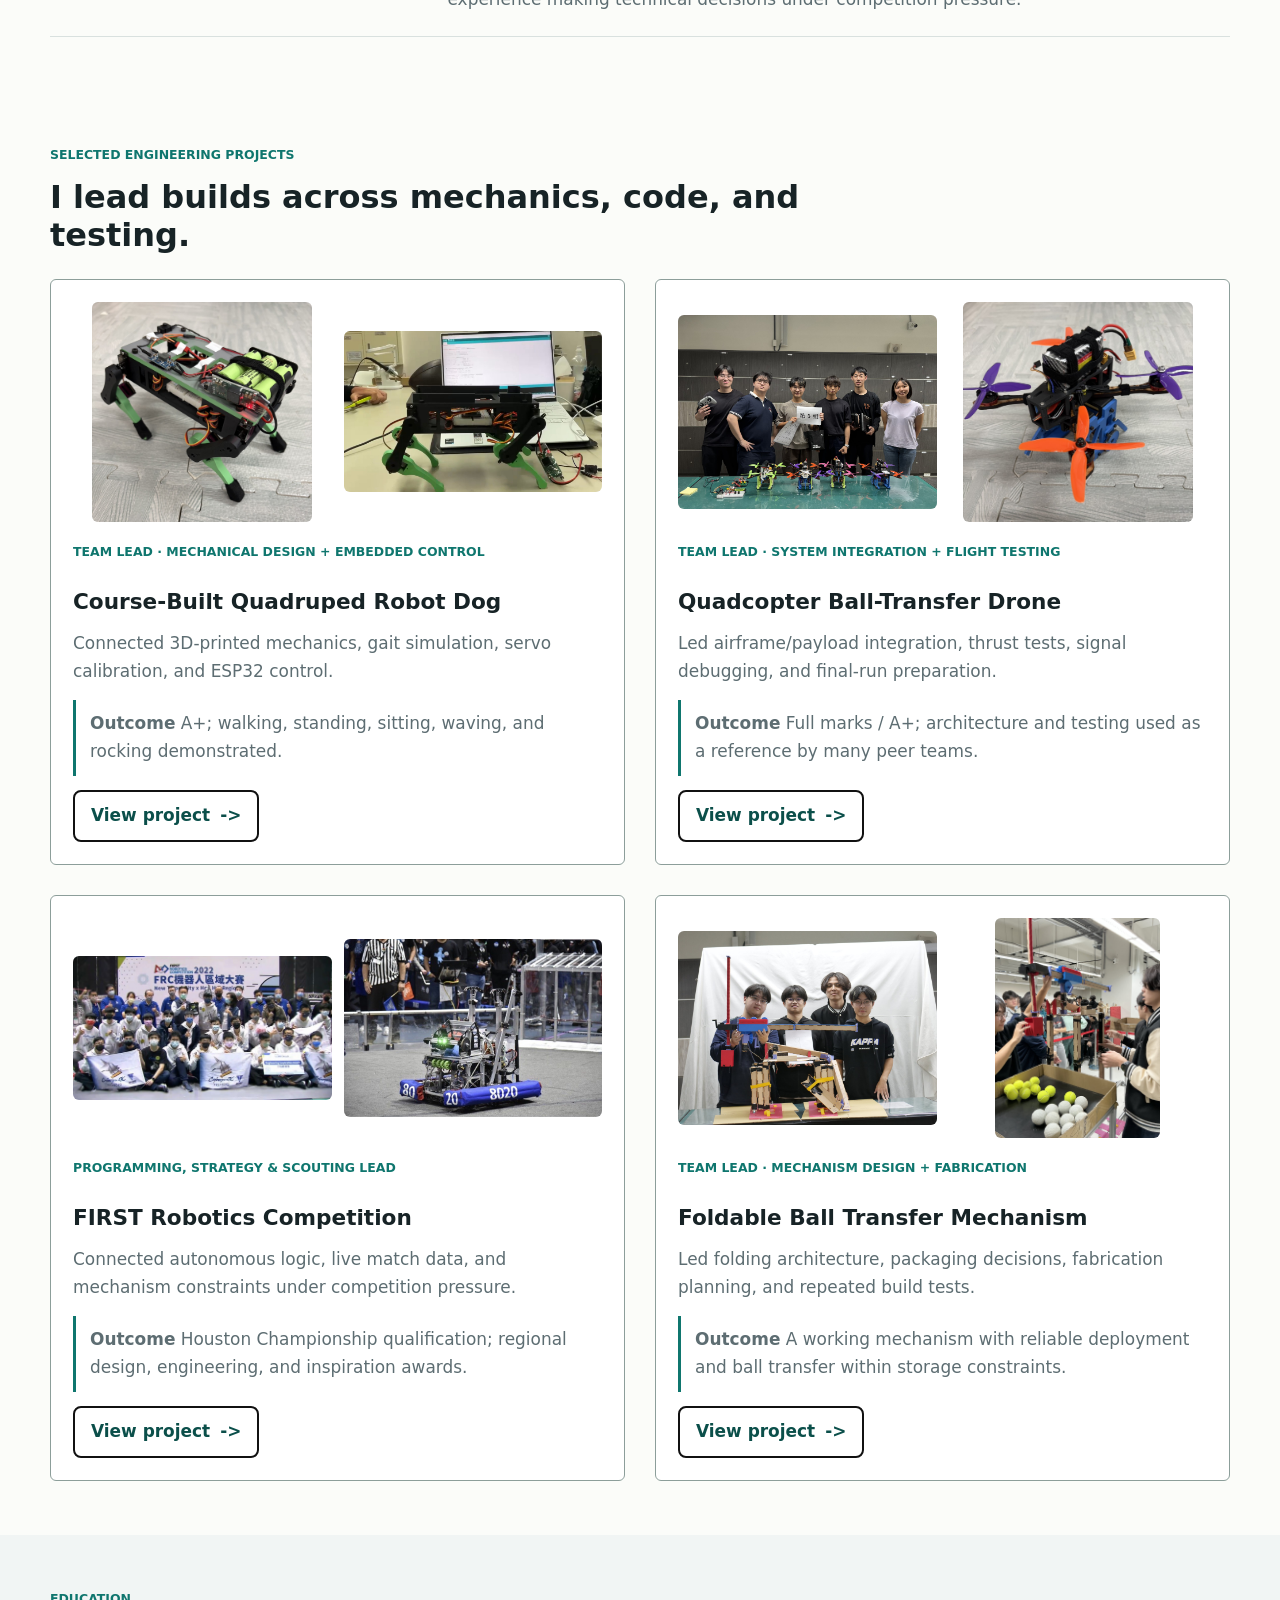
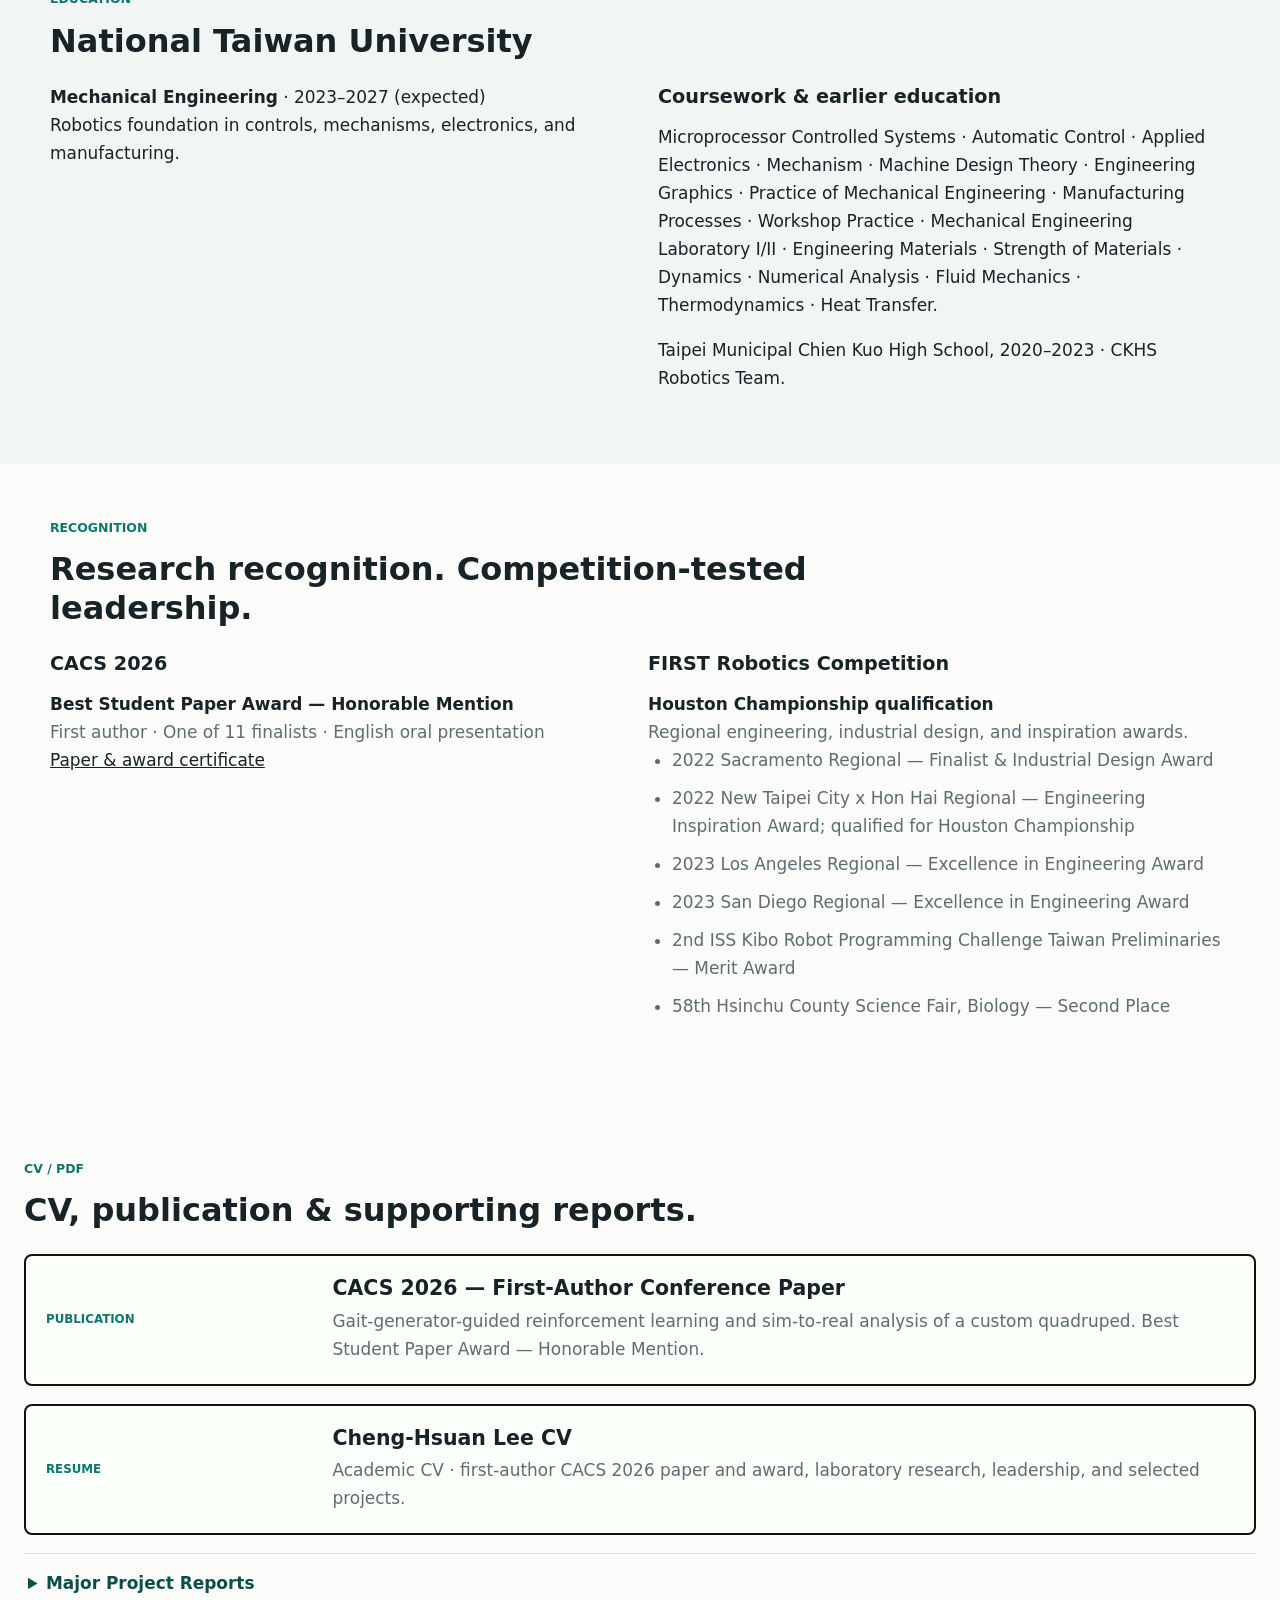
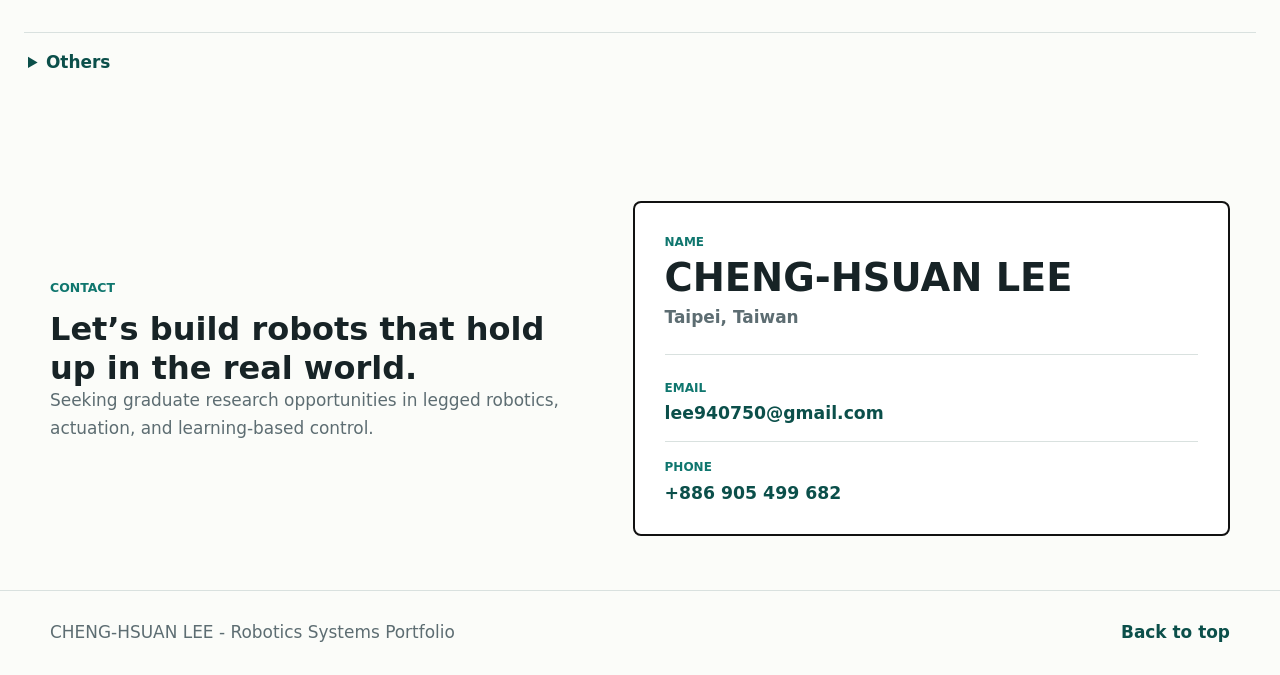
==== commit 89785c9e: "Expand capabilities with concrete RL engineering and leadership experience" ====
--- a/index.html
+++ b/index.html
@@ -7,7 +7,7 @@
 <title>CHENG-HSUAN LEE | Robotics Systems Portfolio</title>
 <meta content="Cheng-Hsuan Lee: NTU mechanical engineering, first-author CACS 2026 research, Best Student Paper Award Honorable Mention, and hands-on quadruped sim-to-real engineering." name="description"/>
 <link href="site.css?v=20261108-focused" rel="stylesheet"/>
-<link href="focused.css?v=20261109-project-borders" rel="stylesheet"/></head>
+<link href="focused.css?v=20261109-capabilities-rl" rel="stylesheet"/></head>
 <body class="focused-home">
 <header class="site-header">
 <a aria-label="CHENG-HSUAN LEE home" class="brand" href="#home">CHL</a>
@@ -72,12 +72,12 @@
 </div>
 </section>
 <section aria-labelledby="skills-title" class="section skills-section" id="skills">
-<div class="section-heading"><p class="section-kicker">Capabilities</p><h2 id="skills-title">What I bring to a robotics research team.</h2><p>A hands-on contributor who can build the test platform, connect its control stack, and turn failed trials into engineering evidence.</p></div>
+<div class="section-heading"><p class="section-kicker">Capabilities</p><h2 id="skills-title">What I bring to a robotics research team.</h2><p>I connect mechanical design, reinforcement learning, embedded control, and experimental evidence to move a robot from a buildable mechanism to a tested physical system.</p></div>
 <div class="contribution-rows">
-<article><div><span>01 / Hardware</span><h3>Build &amp; refine the robot</h3></div><p>Mechanism design, reducer fabrication, actuator packaging, calibration, and repair access.</p><a href="asr-lab.html">ASR Lab hardware</a></article>
-<article><div><span>02 / Control &amp; learning</span><h3>Connect simulation to execution</h3></div><p>Isaac Lab / PPO, ROS 2, embedded motor communication, and joint-level feedback.</p><a href="cacs-2026.html">First-author research</a></article>
-<article><div><span>03 / Experiments</span><h3>Make failure measurable</h3></div><p>Joint tracking, current traces, rosbag analysis, thrust testing, and repeatable comparisons.</p><a href="cacs-2026.html#results-title">Measured transfer results</a></article>
-<article><div><span>04 / Leadership</span><h3>Keep multidisciplinary work moving</h3></div><p>Led robot, drone, and mechanism projects; programming, strategy, and scouting leadership in FRC.</p><a href="frc.html">Competition leadership</a></article>
+<article><div><span>01 / Mechanical &amp; actuation systems</span><h3>Design hardware around real actuator behavior</h3></div><p><strong>Connect mechanism design to reliable motion.</strong> My work spans cycloidal and planetary reducer concepts, actuator packaging, 3D-printed mechanisms, encoder alignment, and assembly tolerance. Physical tests guide revisions to shafts, calibration, and repair access.</p></article>
+<article><div><span>02 / Reinforcement learning &amp; control</span><h3>Bring learned policies onto physical robots</h3></div><p><strong>Hands-on RL, from PPO training to sim-to-real evaluation.</strong> I work with Isaac Lab / Isaac Sim, reward shaping, observation/action mapping, and gait-reference-guided learning. ROS 2 deployment, embedded motor interfaces, and joint feedback connect policy behavior to the physical robot, supporting my first-author CACS 2026 research.</p></article>
+<article><div><span>03 / Experiments &amp; debugging</span><h3>Turn failure into the next useful experiment</h3></div><p><strong>Trace what failed across the complete system.</strong> I combine rosbag records, TensorBoard logs, encoder/IMU feedback, current traces, and physical inspection to isolate policy, calibration, communication, and drivetrain issues. Repeated hardware trials, servo calibration, and thrust tests provide evidence for the next design or control change.</p></article>
+<article><div><span>04 / Technical leadership</span><h3>Lead integration across disciplines</h3></div><p><strong>Take a team from an open-ended goal to a working build.</strong> I led robot-dog, drone, and foldable-mechanism projects, coordinating design choices, task ownership, subsystem tests, and final preparation. FRC programming, strategy, and scouting leadership added experience making technical decisions under competition pressure.</p></article>
 </div>
 </section><section aria-labelledby="projects-title" class="section" id="projects">
 <div class="section-heading"><p class="section-kicker">Selected Engineering Projects</p><h2 id="projects-title">I lead builds across mechanics, code, and testing.</h2></div>
--- a/focused.css
+++ b/focused.css
@@ -180,7 +180,7 @@
 
 .contribution-rows article {
   display: grid;
-  grid-template-columns: minmax(200px, 1fr) minmax(0, 1.5fr) minmax(170px, 0.6fr);
+  grid-template-columns: minmax(220px, 0.85fr) minmax(0, 1.8fr);
   align-items: center;
   gap: 28px;
   padding-block: 22px;
@@ -191,7 +191,7 @@
 .contribution-rows span { color: var(--accent-dark); font-size: 0.78rem; font-weight: 750; text-transform: uppercase; }
 .contribution-rows h3 { margin: 4px 0 0; }
 .contribution-rows p { margin: 0; color: var(--muted); }
-.contribution-rows a { color: var(--accent-dark); font-size: 0.95rem; font-weight: 650; }
+.contribution-rows p strong { color: var(--ink); }
 
 .focused-home .project-showcase { grid-template-columns: repeat(2, minmax(0, 1fr)); gap: 30px; }
 .focused-home .project-feature {
@@ -278,7 +278,6 @@
   .focused-home .publication-layout { grid-template-columns: 1fr; }
   .focused-home .publication-media { max-width: 650px; }
   .contribution-rows article { grid-template-columns: 1fr 1.3fr; gap: 14px 24px; }
-  .contribution-rows article > a { grid-column: 2; }
 }
 
 @media (max-width: 640px) {
@@ -300,7 +299,6 @@
   :is(.focused-home, .focused-case) h2 { font-size: 1.65rem; }
   .focused-home .project-showcase, .education-summary, .focused-home .awards-layout { grid-template-columns: 1fr; }
   .contribution-rows article { grid-template-columns: 1fr; gap: 10px; }
-  .contribution-rows article > a { grid-column: auto; }
   .focused-home .project-feature .feature-media { height: 200px; }
   .focused-home .project-feature { padding: 18px; }
   .focused-home .project-feature .media-photo img { max-height: 200px; }
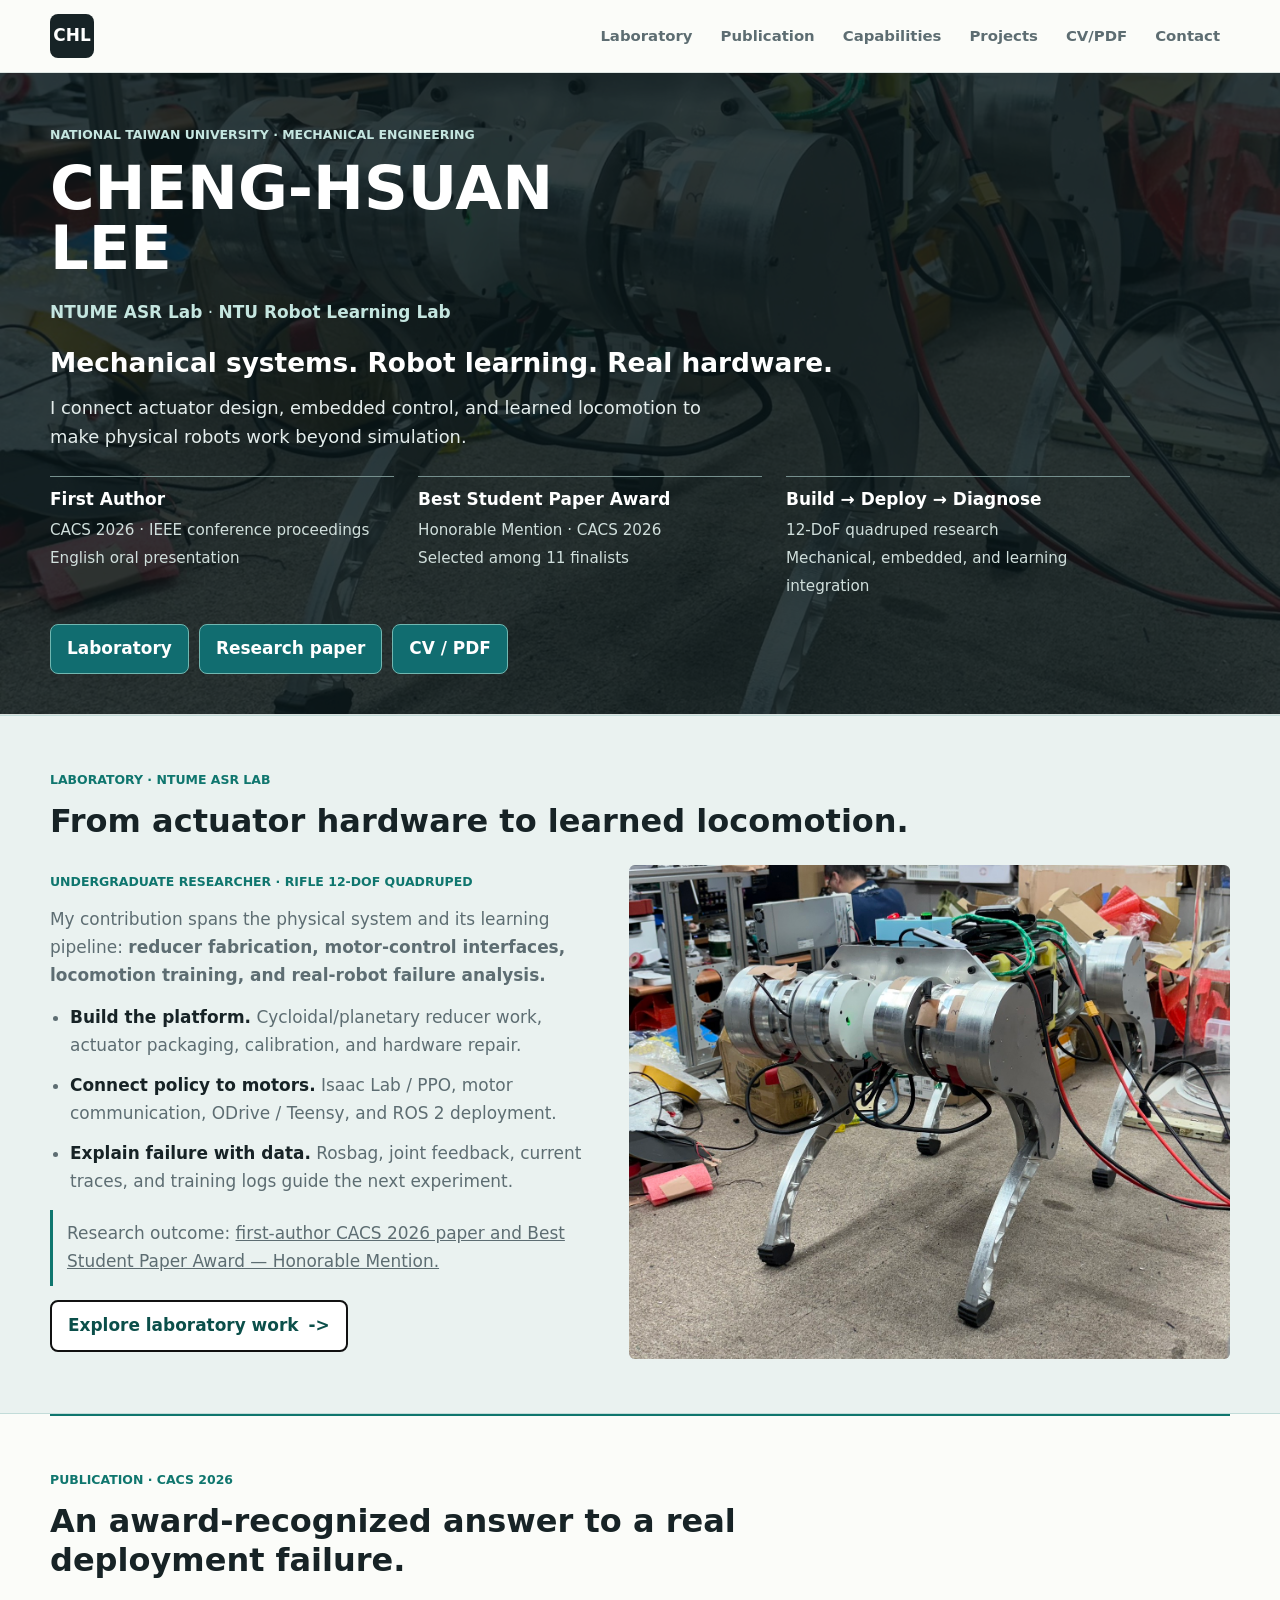
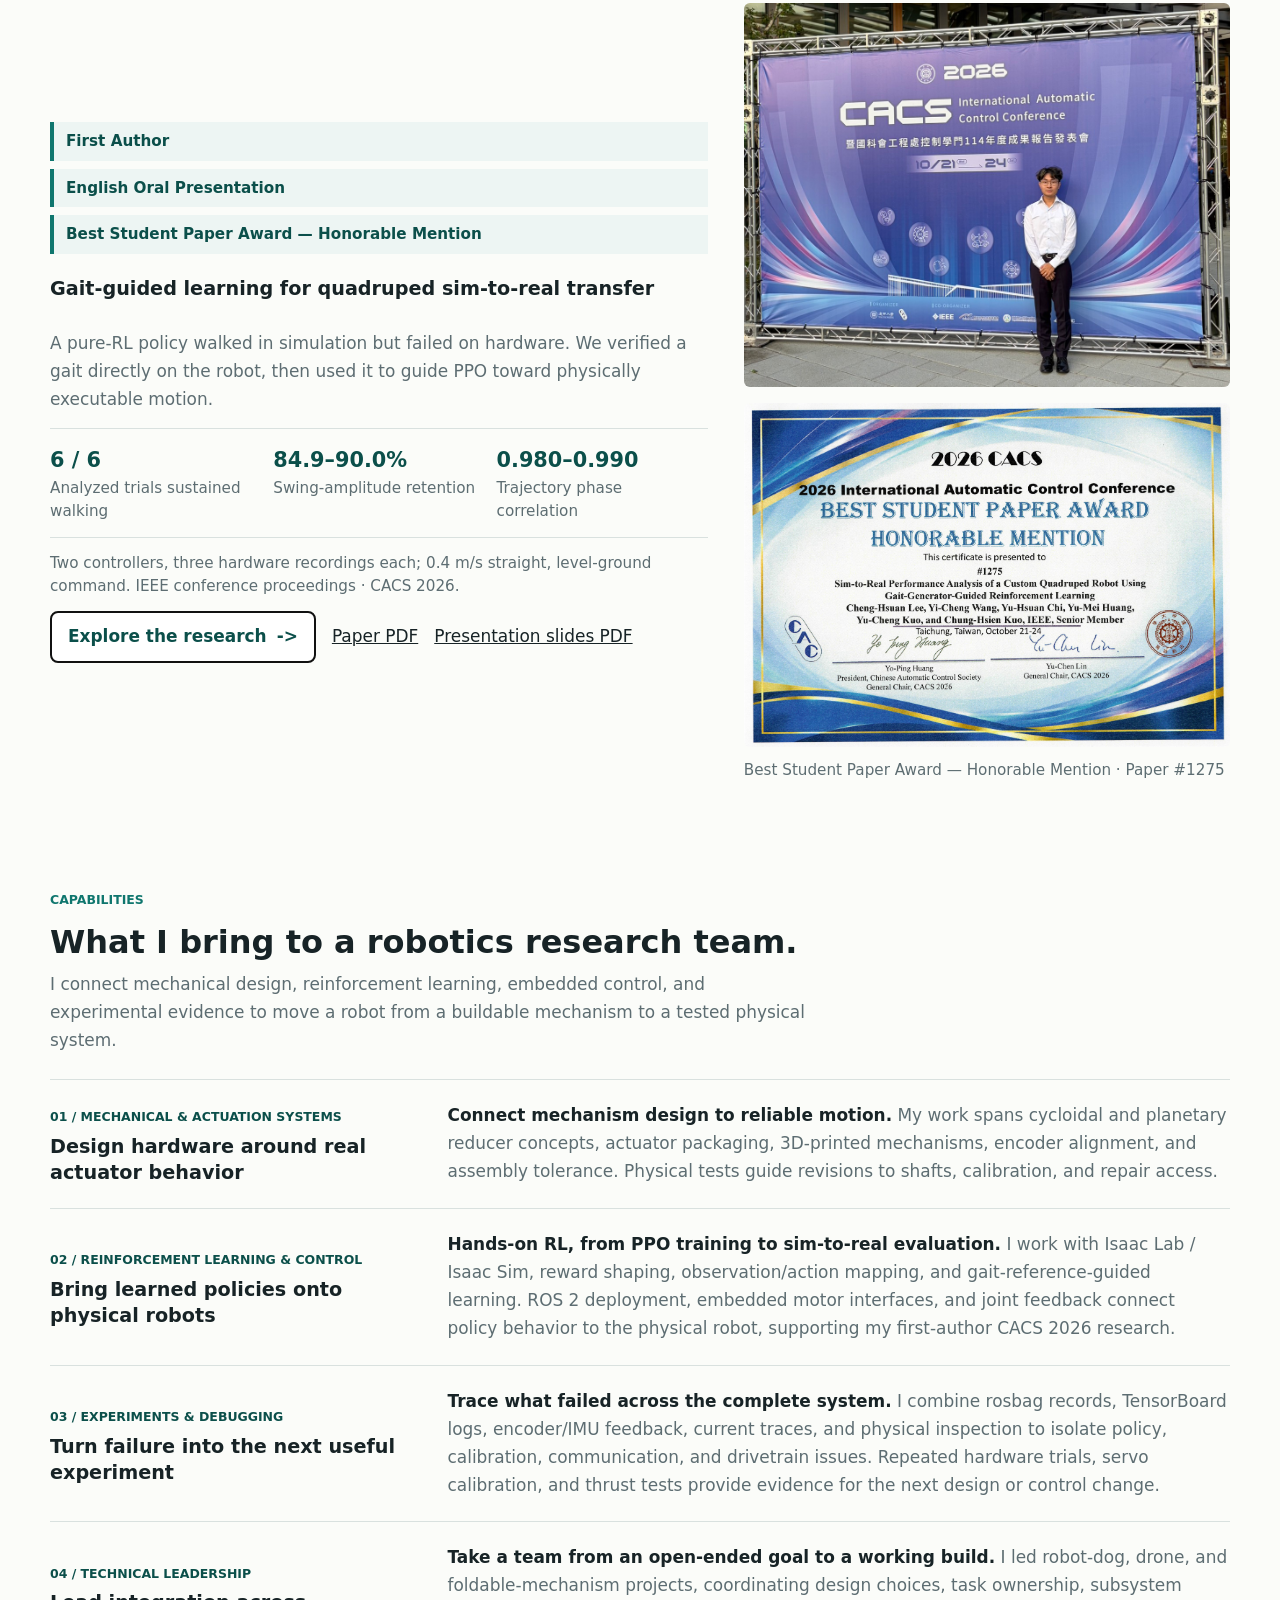
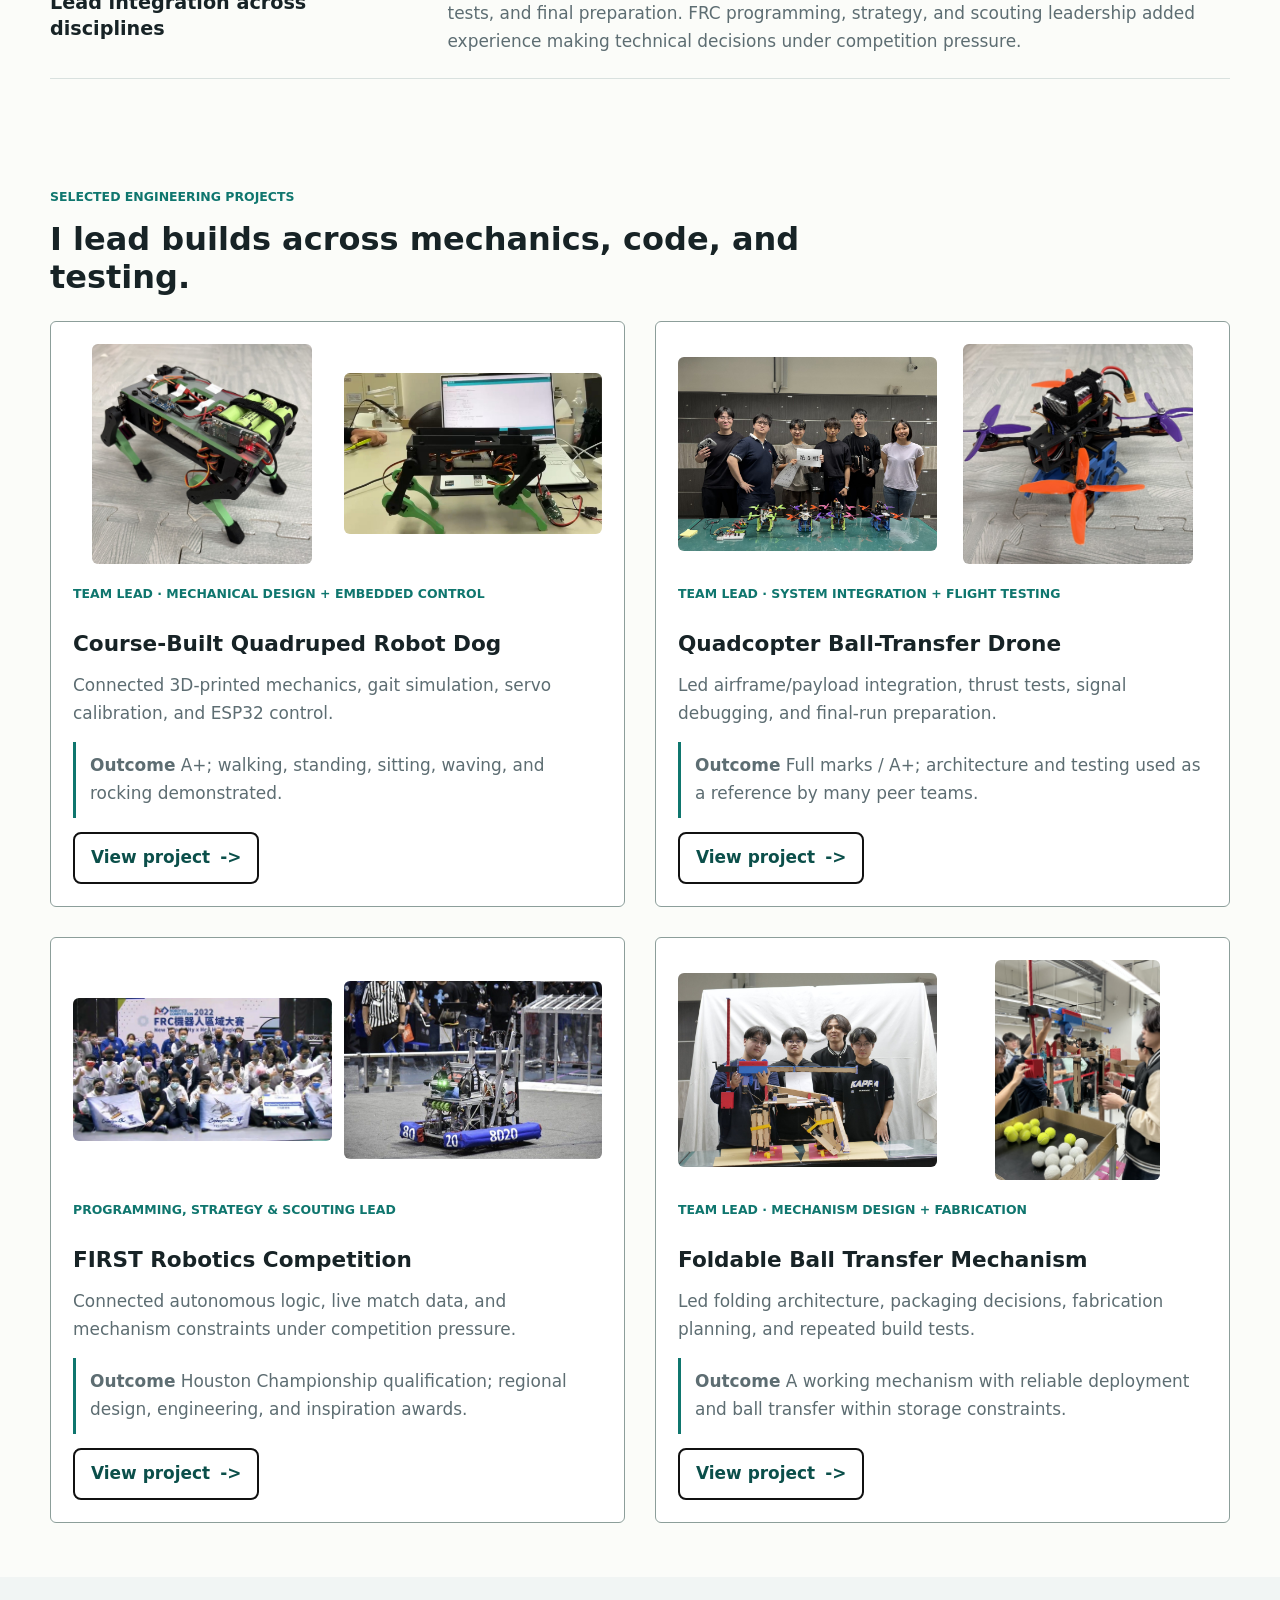
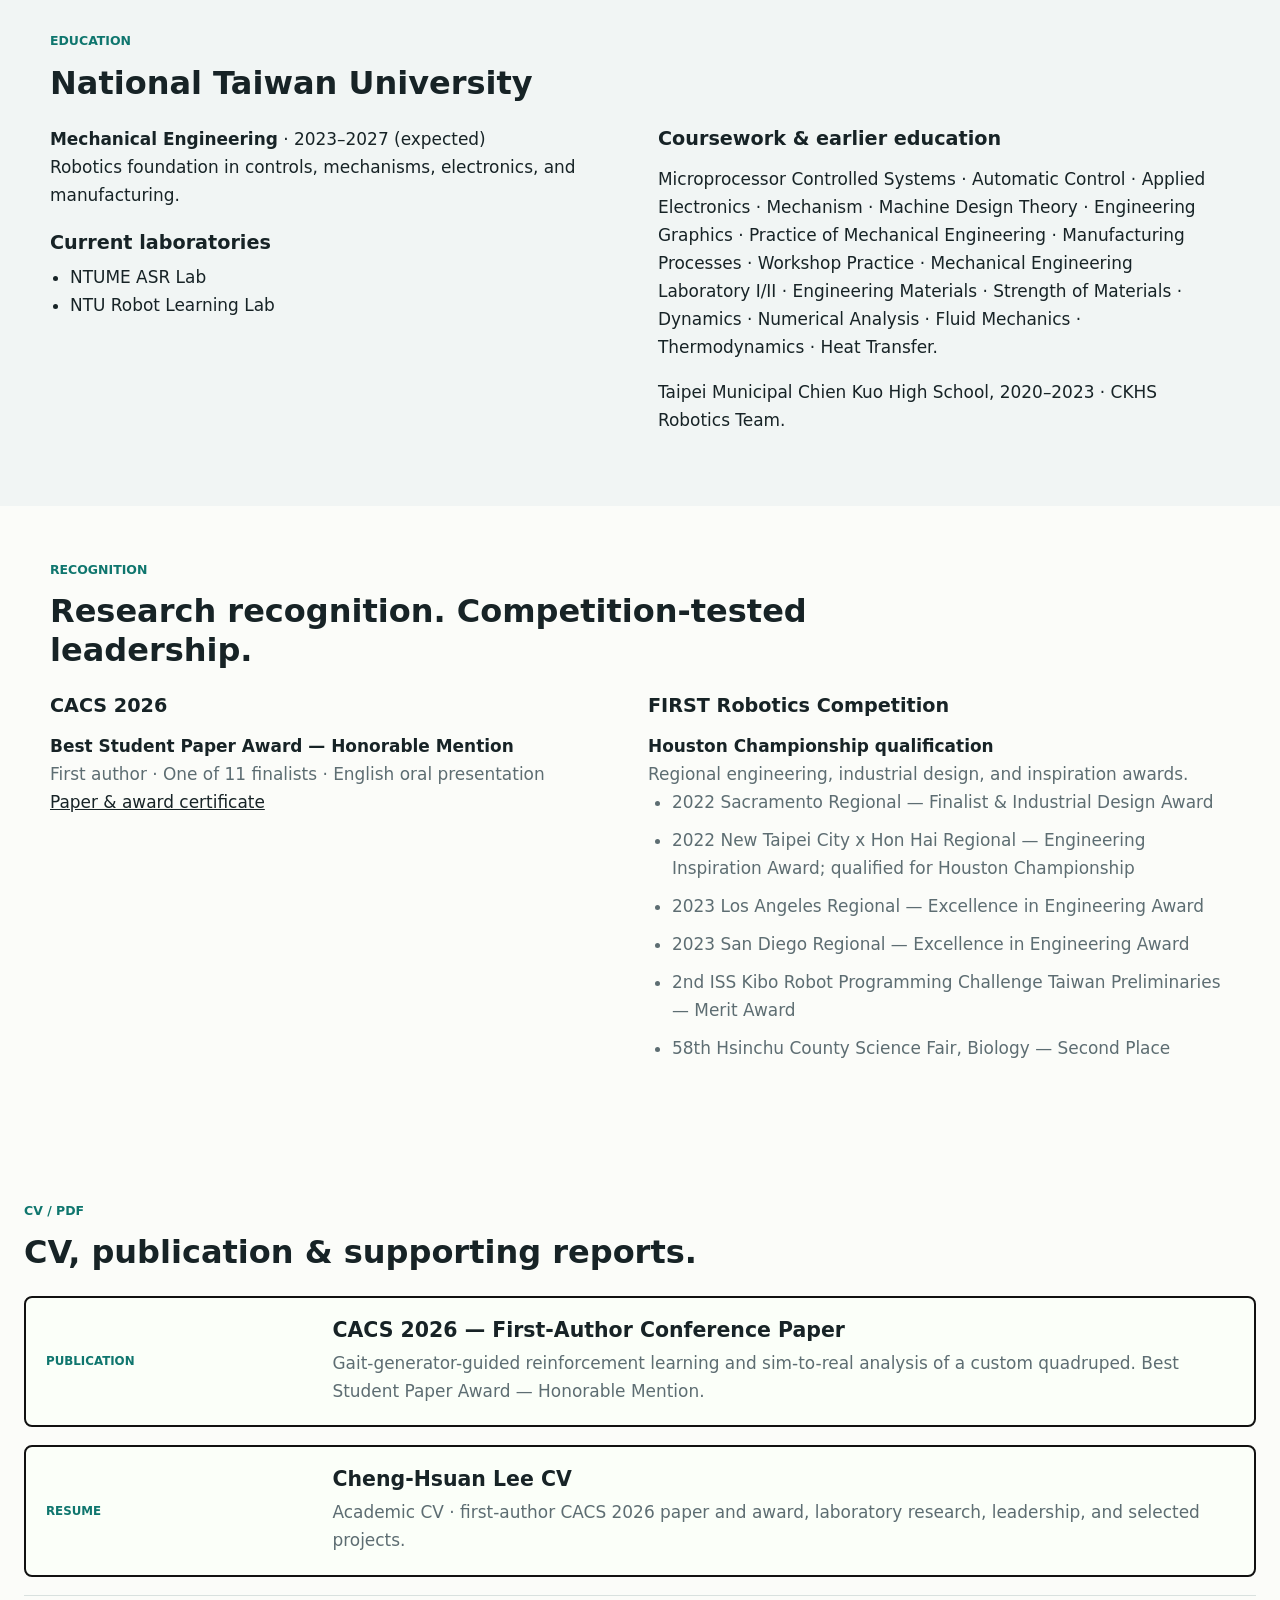
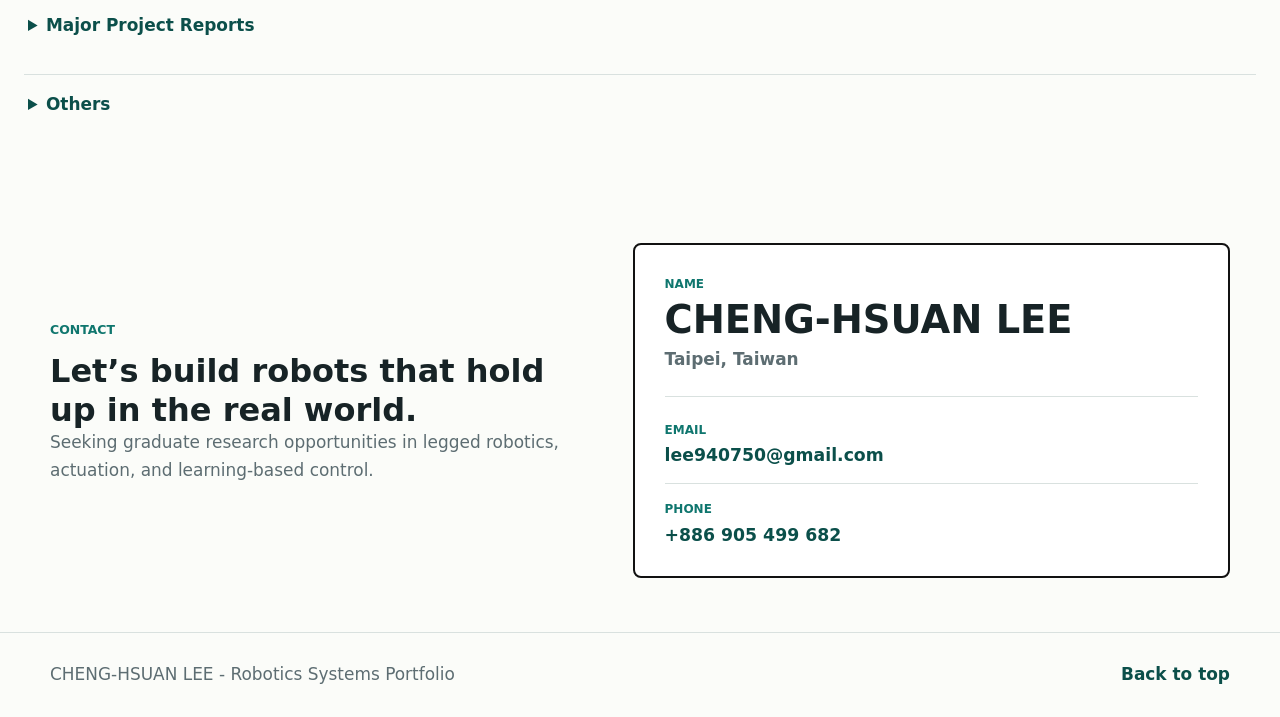
==== commit cf7d959f: "Show current ASR and Robot Learning Lab affiliations in hero and education" ====
--- a/index.html
+++ b/index.html
@@ -7,7 +7,7 @@
 <title>CHENG-HSUAN LEE | Robotics Systems Portfolio</title>
 <meta content="Cheng-Hsuan Lee: NTU mechanical engineering, first-author CACS 2026 research, Best Student Paper Award Honorable Mention, and hands-on quadruped sim-to-real engineering." name="description"/>
 <link href="site.css?v=20261108-focused" rel="stylesheet"/>
-<link href="focused.css?v=20261109-capabilities-rl" rel="stylesheet"/></head>
+<link href="focused.css?v=20261110-laboratories" rel="stylesheet"/></head>
 <body class="focused-home">
 <header class="site-header">
 <a aria-label="CHENG-HSUAN LEE home" class="brand" href="#home">CHL</a>
@@ -18,6 +18,7 @@
 <div class="hero-content">
 <p class="eyebrow">National Taiwan University · Mechanical Engineering</p>
 <h1 id="hero-title">CHENG-HSUAN<br/>LEE</h1>
+<p class="hero-laboratories" aria-label="Current laboratories"><strong>NTUME ASR Lab</strong><span aria-hidden="true"> · </span><strong>NTU Robot Learning Lab</strong></p>
 <p class="hero-position">Mechanical systems. Robot learning. Real hardware.</p>
 <p class="hero-copy">I connect actuator design, embedded control, and learned locomotion to make physical robots work beyond simulation.</p>
 <div aria-label="Selected research and engineering evidence" class="hero-proof">
@@ -130,7 +131,7 @@
 </section>
 <section aria-labelledby="education-title" class="section education-band">
 <div class="section-heading"><p class="section-kicker">Education</p><h2 id="education-title">National Taiwan University</h2></div>
-<div class="education-summary"><p><strong>Mechanical Engineering</strong> · 2023–2027 (expected)<br/>Robotics foundation in controls, mechanisms, electronics, and manufacturing.</p>
+<div class="education-summary"><div class="education-background"><p><strong>Mechanical Engineering</strong> · 2023–2027 (expected)<br/>Robotics foundation in controls, mechanisms, electronics, and manufacturing.</p><h3>Current laboratories</h3><ul class="education-laboratories"><li>NTUME ASR Lab</li><li>NTU Robot Learning Lab</li></ul></div>
 <div class="education-coursework"><h3>Coursework &amp; earlier education</h3><div class="disclosure-body"><p>Microprocessor Controlled Systems · Automatic Control · Applied Electronics · Mechanism · Machine Design Theory · Engineering Graphics · Practice of Mechanical Engineering · Manufacturing Processes · Workshop Practice · Mechanical Engineering Laboratory I/II · Engineering Materials · Strength of Materials · Dynamics · Numerical Analysis · Fluid Mechanics · Thermodynamics · Heat Transfer.</p><p>Taipei Municipal Chien Kuo High School, 2020–2023 · CKHS Robotics Team.</p></div></div></div>
 </section>
 <section aria-labelledby="competitions-title" class="section" id="competitions">
--- a/focused.css
+++ b/focused.css
@@ -60,6 +60,7 @@
 }
 
 .focused-home .hero .eyebrow { color: #c5e6e0; }
+.focused-home .hero-laboratories { margin: 0 0 14px; color: #c5e6e0; font-size: 1.06rem; }
 
 .focused-home .hero-position {
   margin: 0 0 8px;
@@ -228,6 +229,9 @@
 .focused-home .education-band { background: #f1f5f4; }
 .education-summary { display: grid; grid-template-columns: 1fr 1fr; gap: 36px; }
 .education-summary > p { margin: 0; }
+.education-background > p { margin-top: 0; }
+.education-background h3 { margin: 20px 0 8px; }
+.education-laboratories { margin: 0; padding-left: 20px; }
 .education-coursework h3 { margin-top: 0; }
 .education-coursework .disclosure-body { padding: 0; }
 .education-coursework p:first-child { margin-top: 0; }
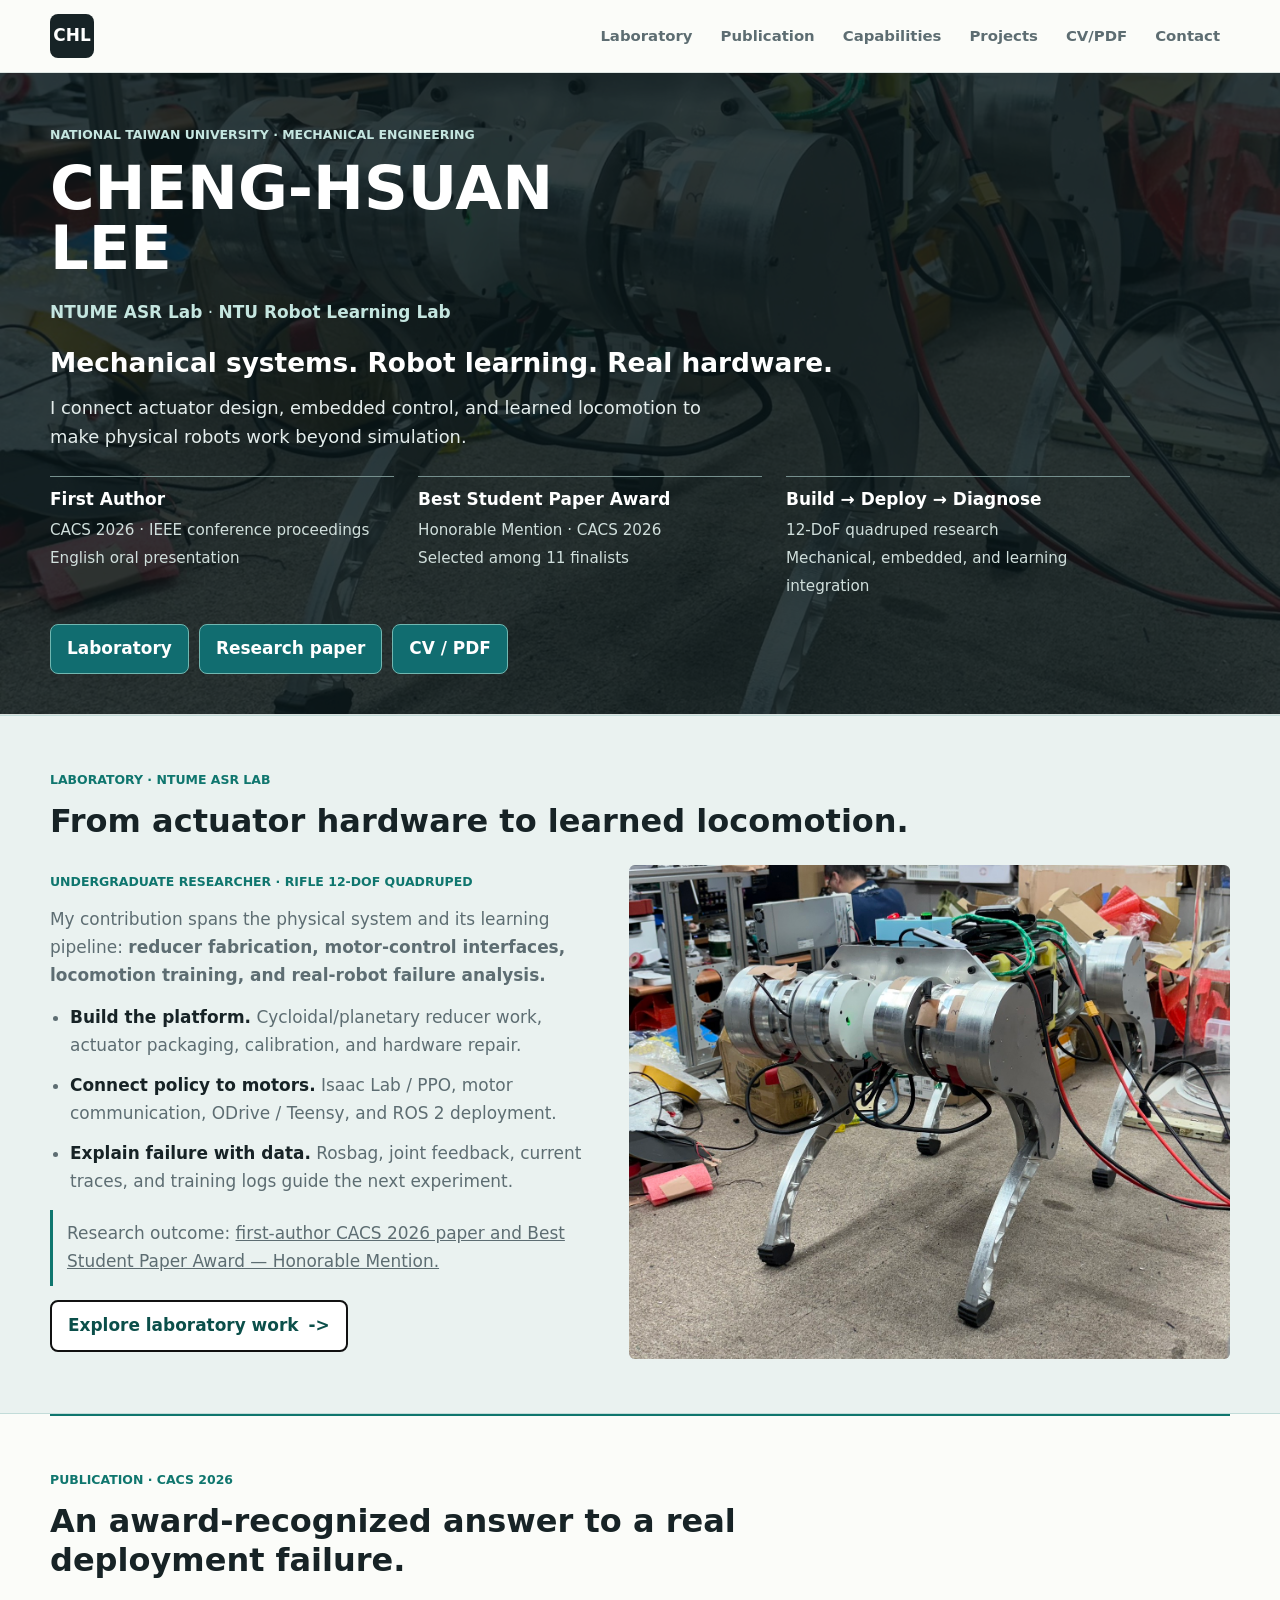
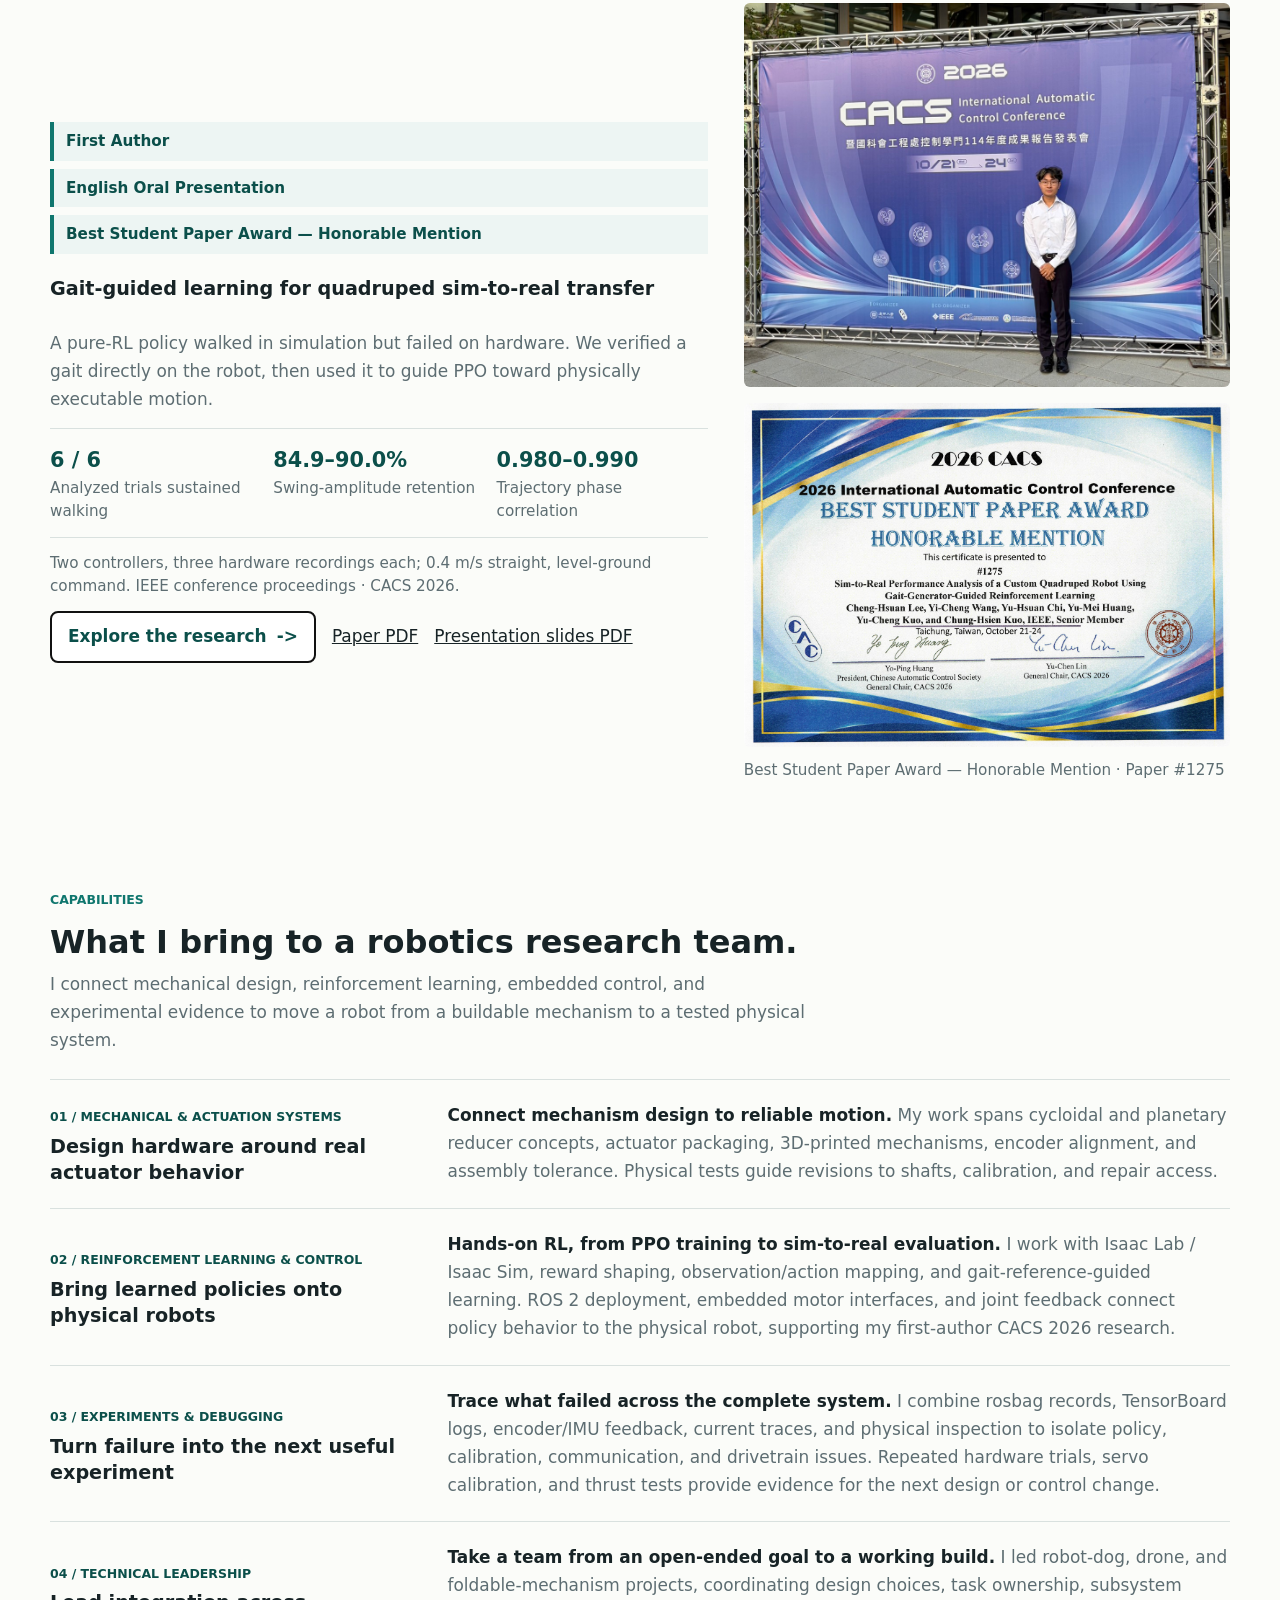
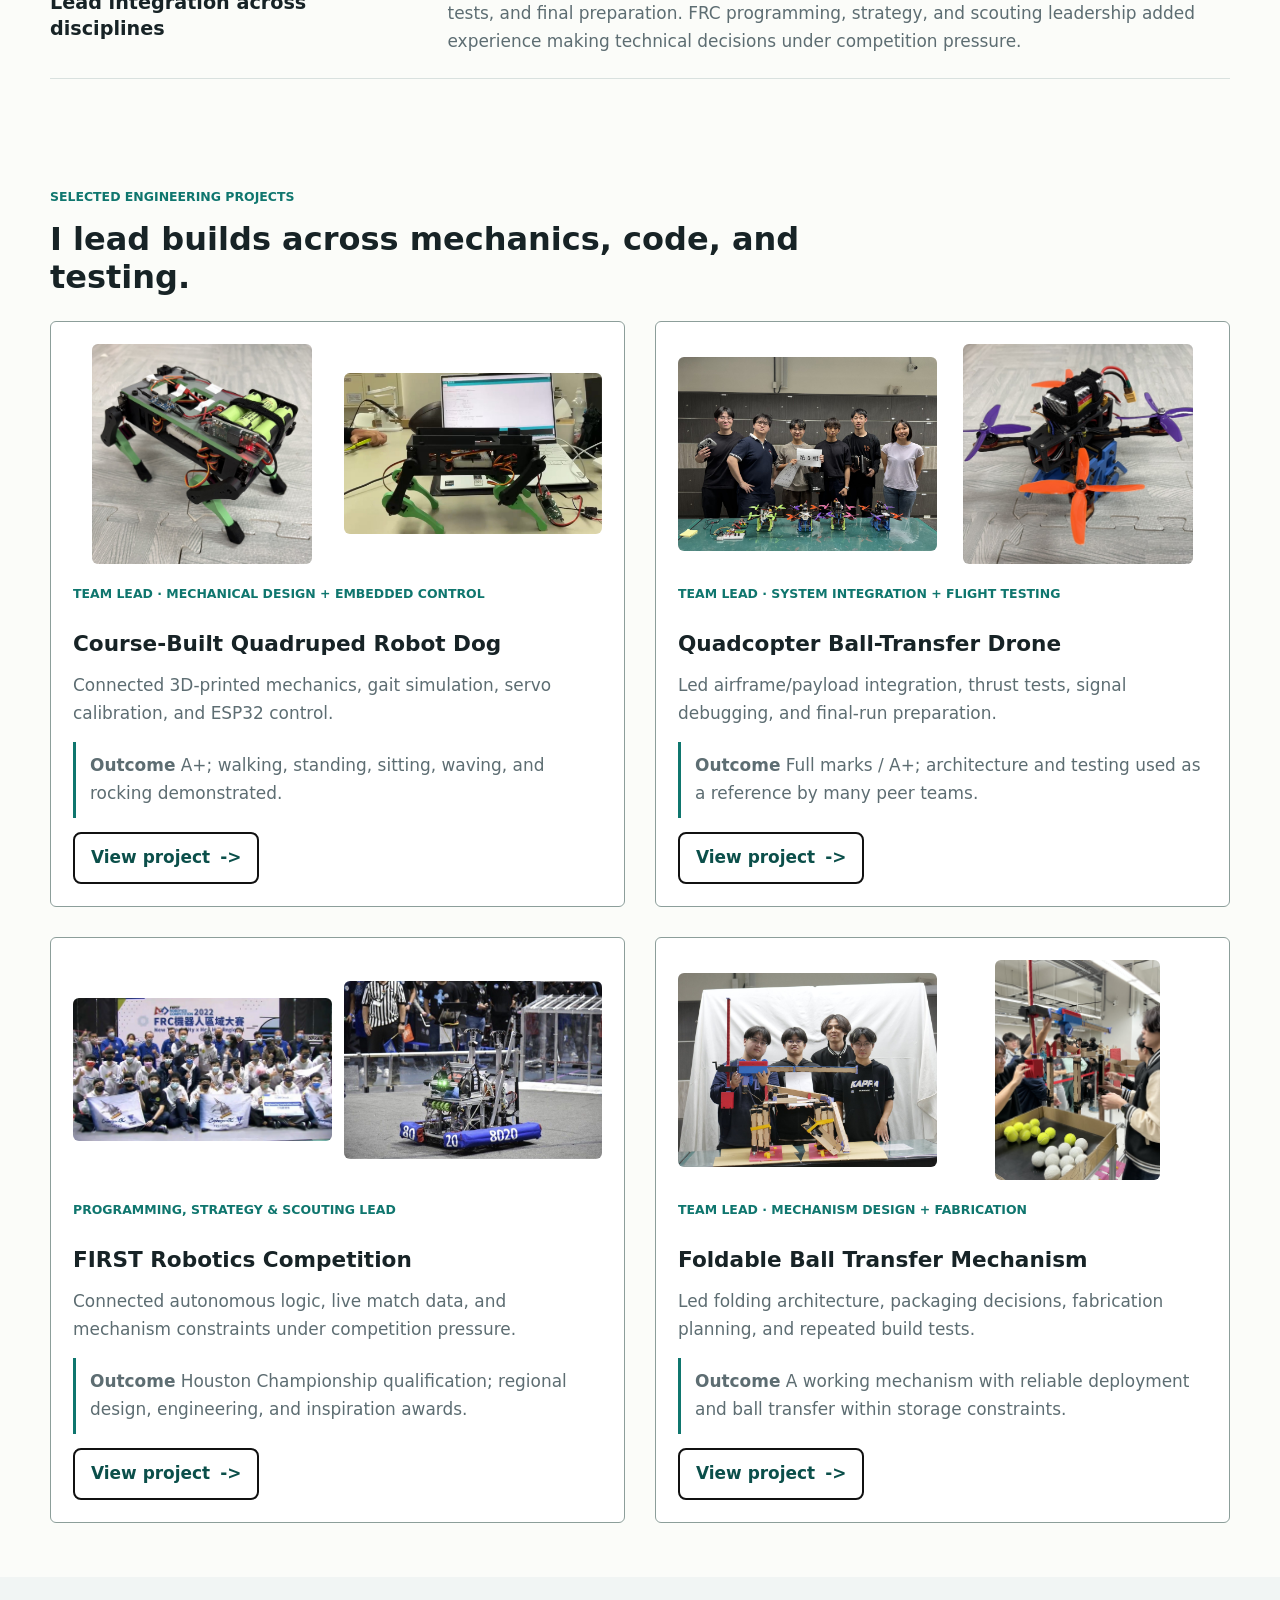
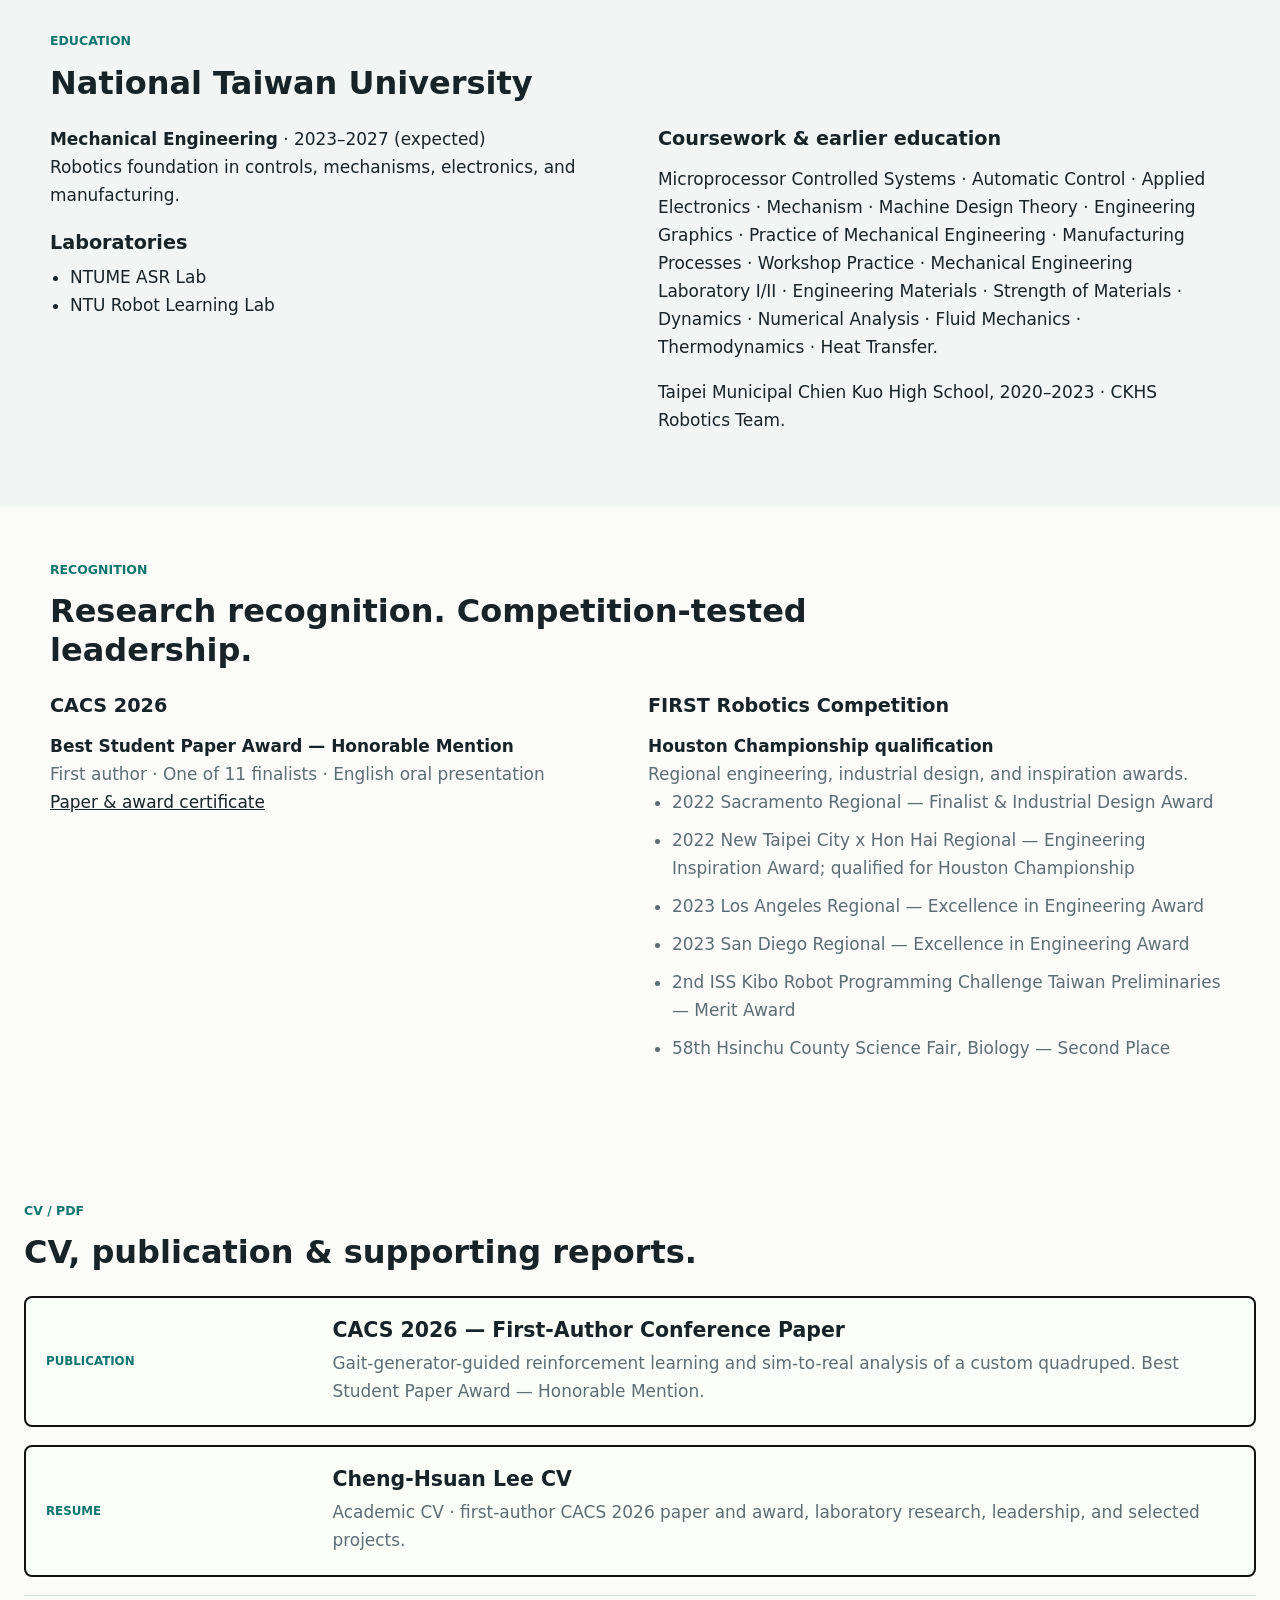
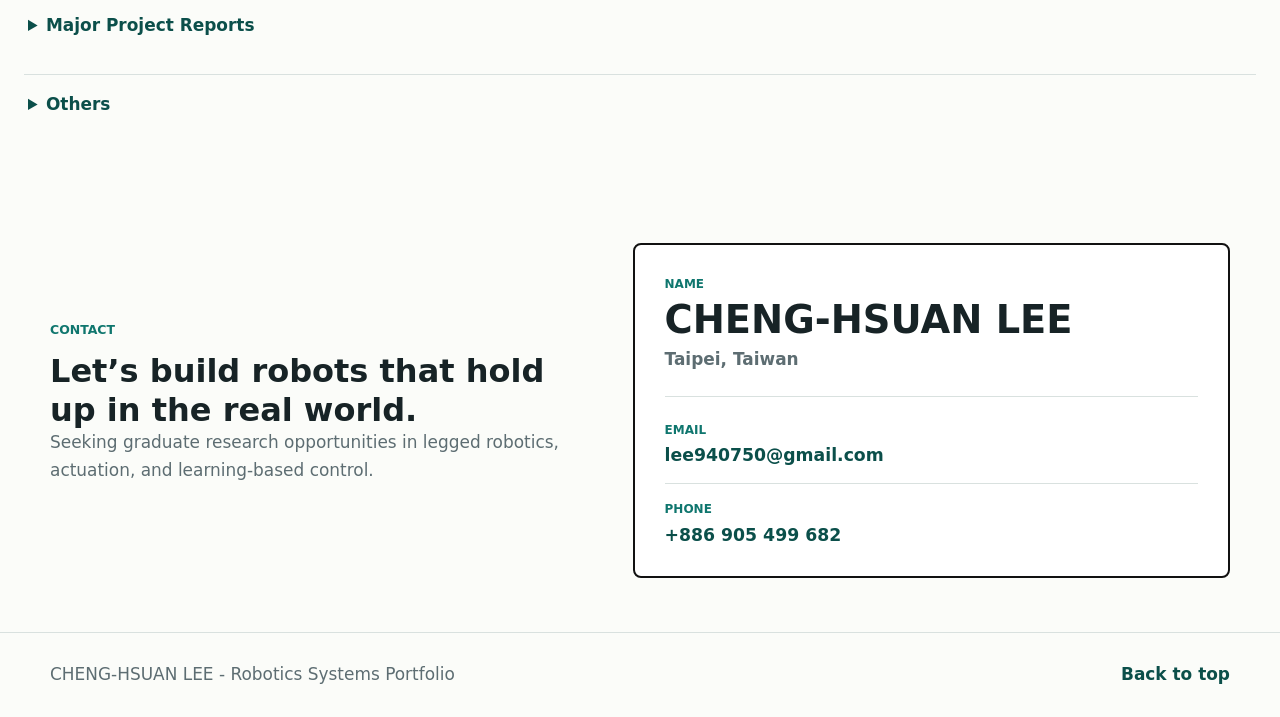
==== commit 33deb7ca: "Label laboratory affiliations without current qualifier" ====
--- a/index.html
+++ b/index.html
@@ -18,7 +18,7 @@
 <div class="hero-content">
 <p class="eyebrow">National Taiwan University · Mechanical Engineering</p>
 <h1 id="hero-title">CHENG-HSUAN<br/>LEE</h1>
-<p class="hero-laboratories" aria-label="Current laboratories"><strong>NTUME ASR Lab</strong><span aria-hidden="true"> · </span><strong>NTU Robot Learning Lab</strong></p>
+<p class="hero-laboratories" aria-label="Laboratories"><strong>NTUME ASR Lab</strong><span aria-hidden="true"> · </span><strong>NTU Robot Learning Lab</strong></p>
 <p class="hero-position">Mechanical systems. Robot learning. Real hardware.</p>
 <p class="hero-copy">I connect actuator design, embedded control, and learned locomotion to make physical robots work beyond simulation.</p>
 <div aria-label="Selected research and engineering evidence" class="hero-proof">
@@ -131,7 +131,7 @@
 </section>
 <section aria-labelledby="education-title" class="section education-band">
 <div class="section-heading"><p class="section-kicker">Education</p><h2 id="education-title">National Taiwan University</h2></div>
-<div class="education-summary"><div class="education-background"><p><strong>Mechanical Engineering</strong> · 2023–2027 (expected)<br/>Robotics foundation in controls, mechanisms, electronics, and manufacturing.</p><h3>Current laboratories</h3><ul class="education-laboratories"><li>NTUME ASR Lab</li><li>NTU Robot Learning Lab</li></ul></div>
+<div class="education-summary"><div class="education-background"><p><strong>Mechanical Engineering</strong> · 2023–2027 (expected)<br/>Robotics foundation in controls, mechanisms, electronics, and manufacturing.</p><h3>Laboratories</h3><ul class="education-laboratories"><li>NTUME ASR Lab</li><li>NTU Robot Learning Lab</li></ul></div>
 <div class="education-coursework"><h3>Coursework &amp; earlier education</h3><div class="disclosure-body"><p>Microprocessor Controlled Systems · Automatic Control · Applied Electronics · Mechanism · Machine Design Theory · Engineering Graphics · Practice of Mechanical Engineering · Manufacturing Processes · Workshop Practice · Mechanical Engineering Laboratory I/II · Engineering Materials · Strength of Materials · Dynamics · Numerical Analysis · Fluid Mechanics · Thermodynamics · Heat Transfer.</p><p>Taipei Municipal Chien Kuo High School, 2020–2023 · CKHS Robotics Team.</p></div></div></div>
 </section>
 <section aria-labelledby="competitions-title" class="section" id="competitions">
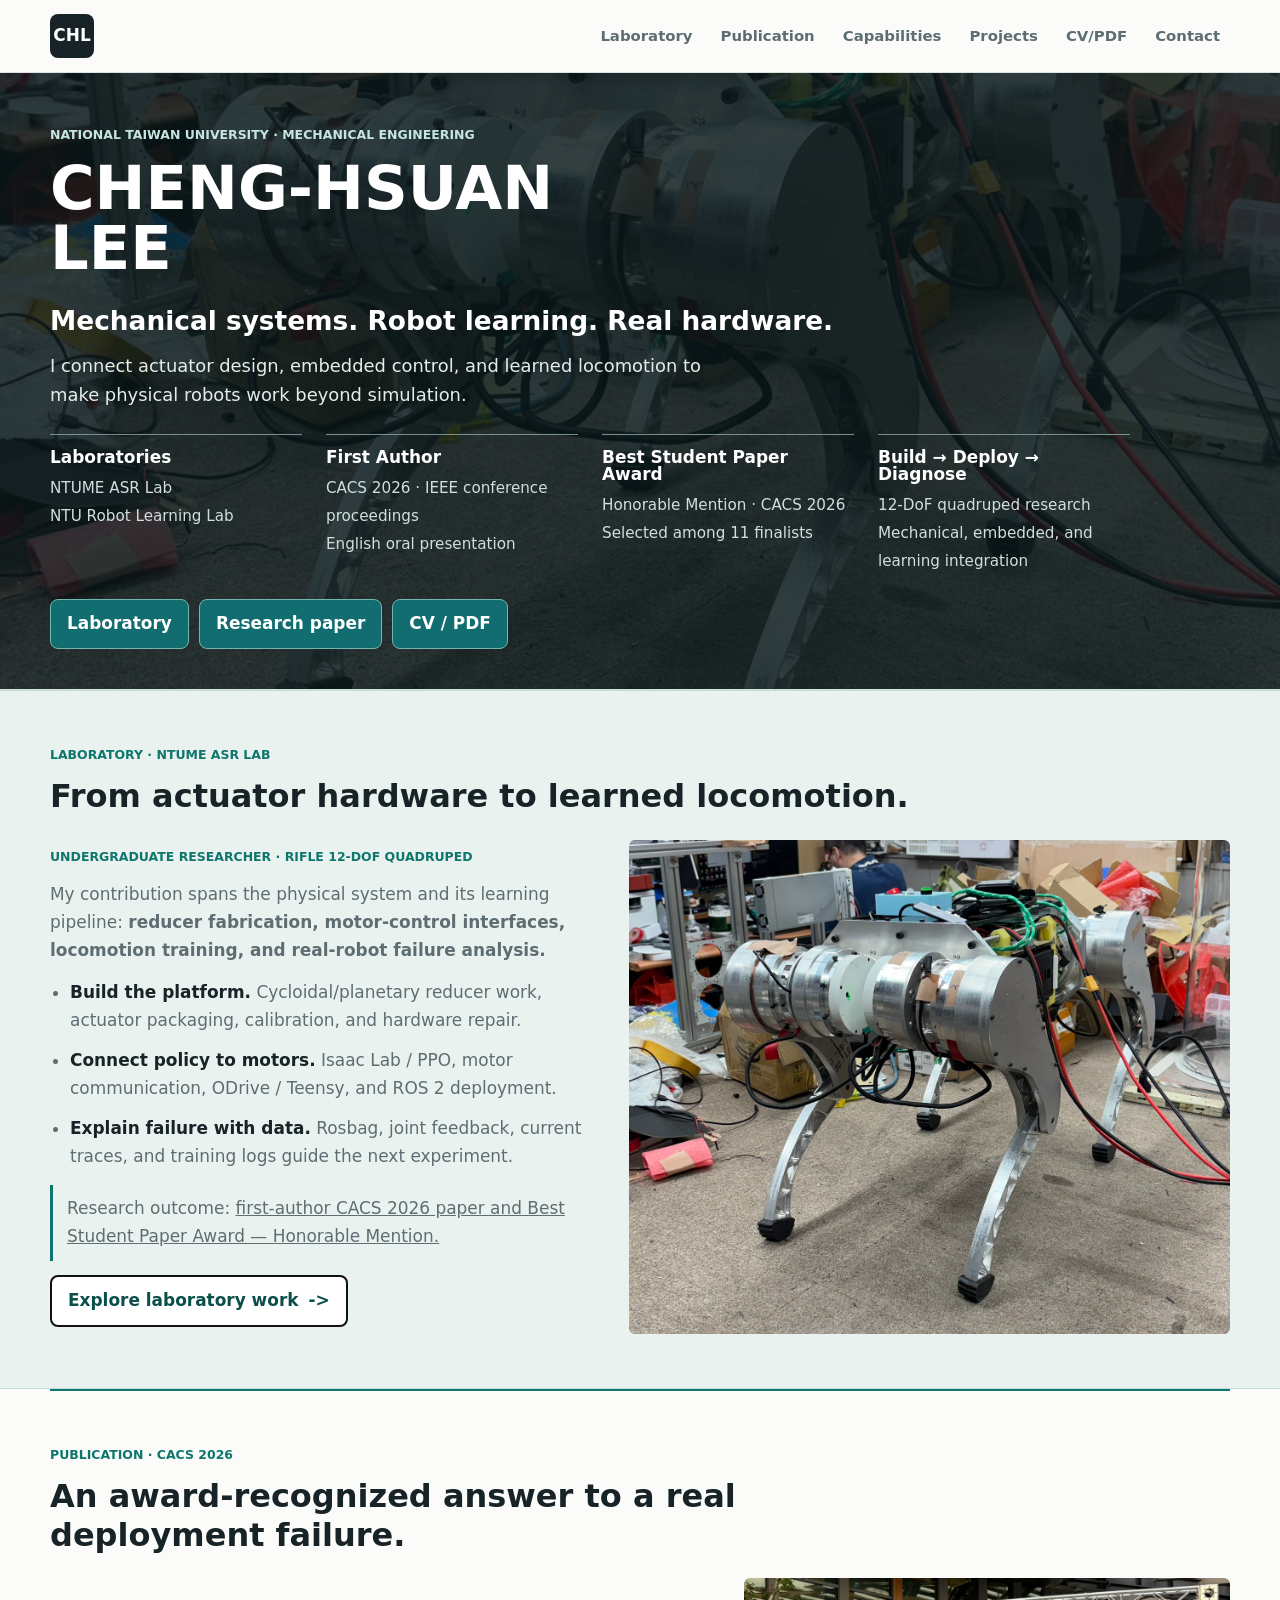
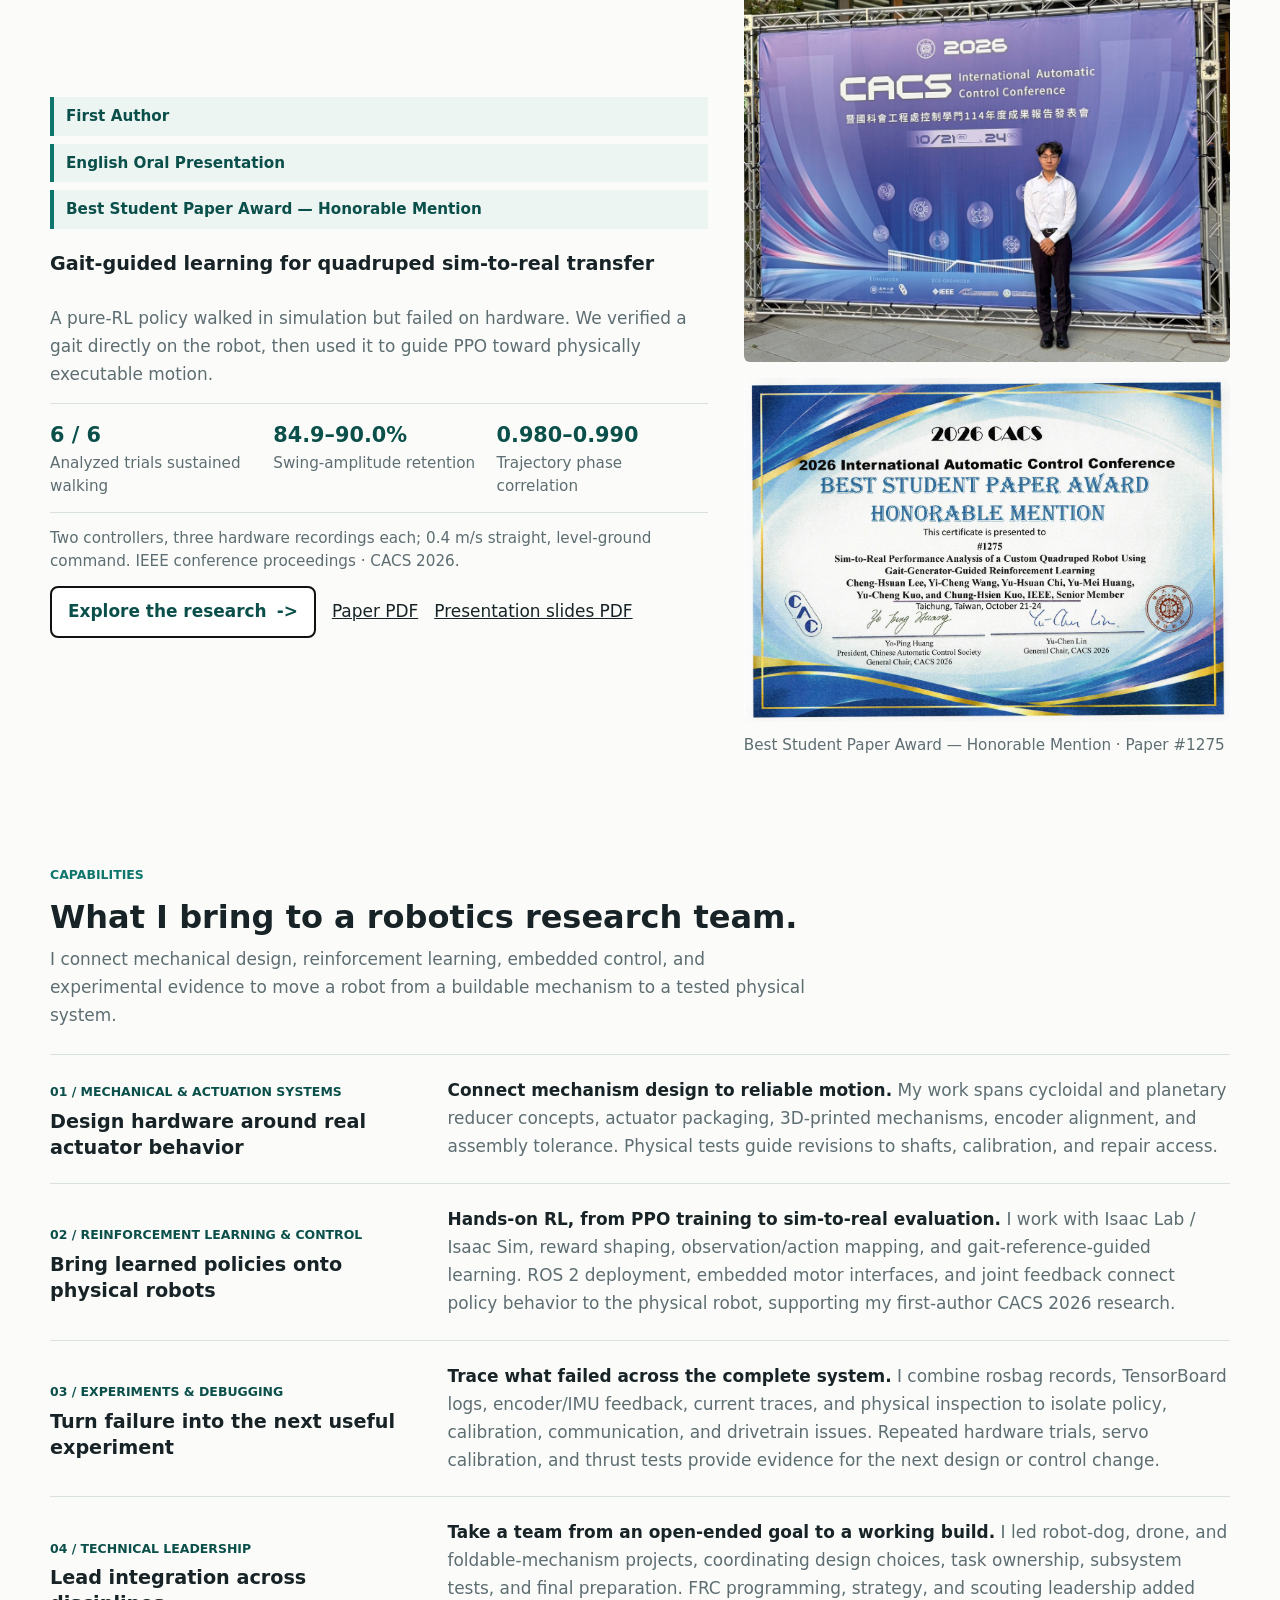
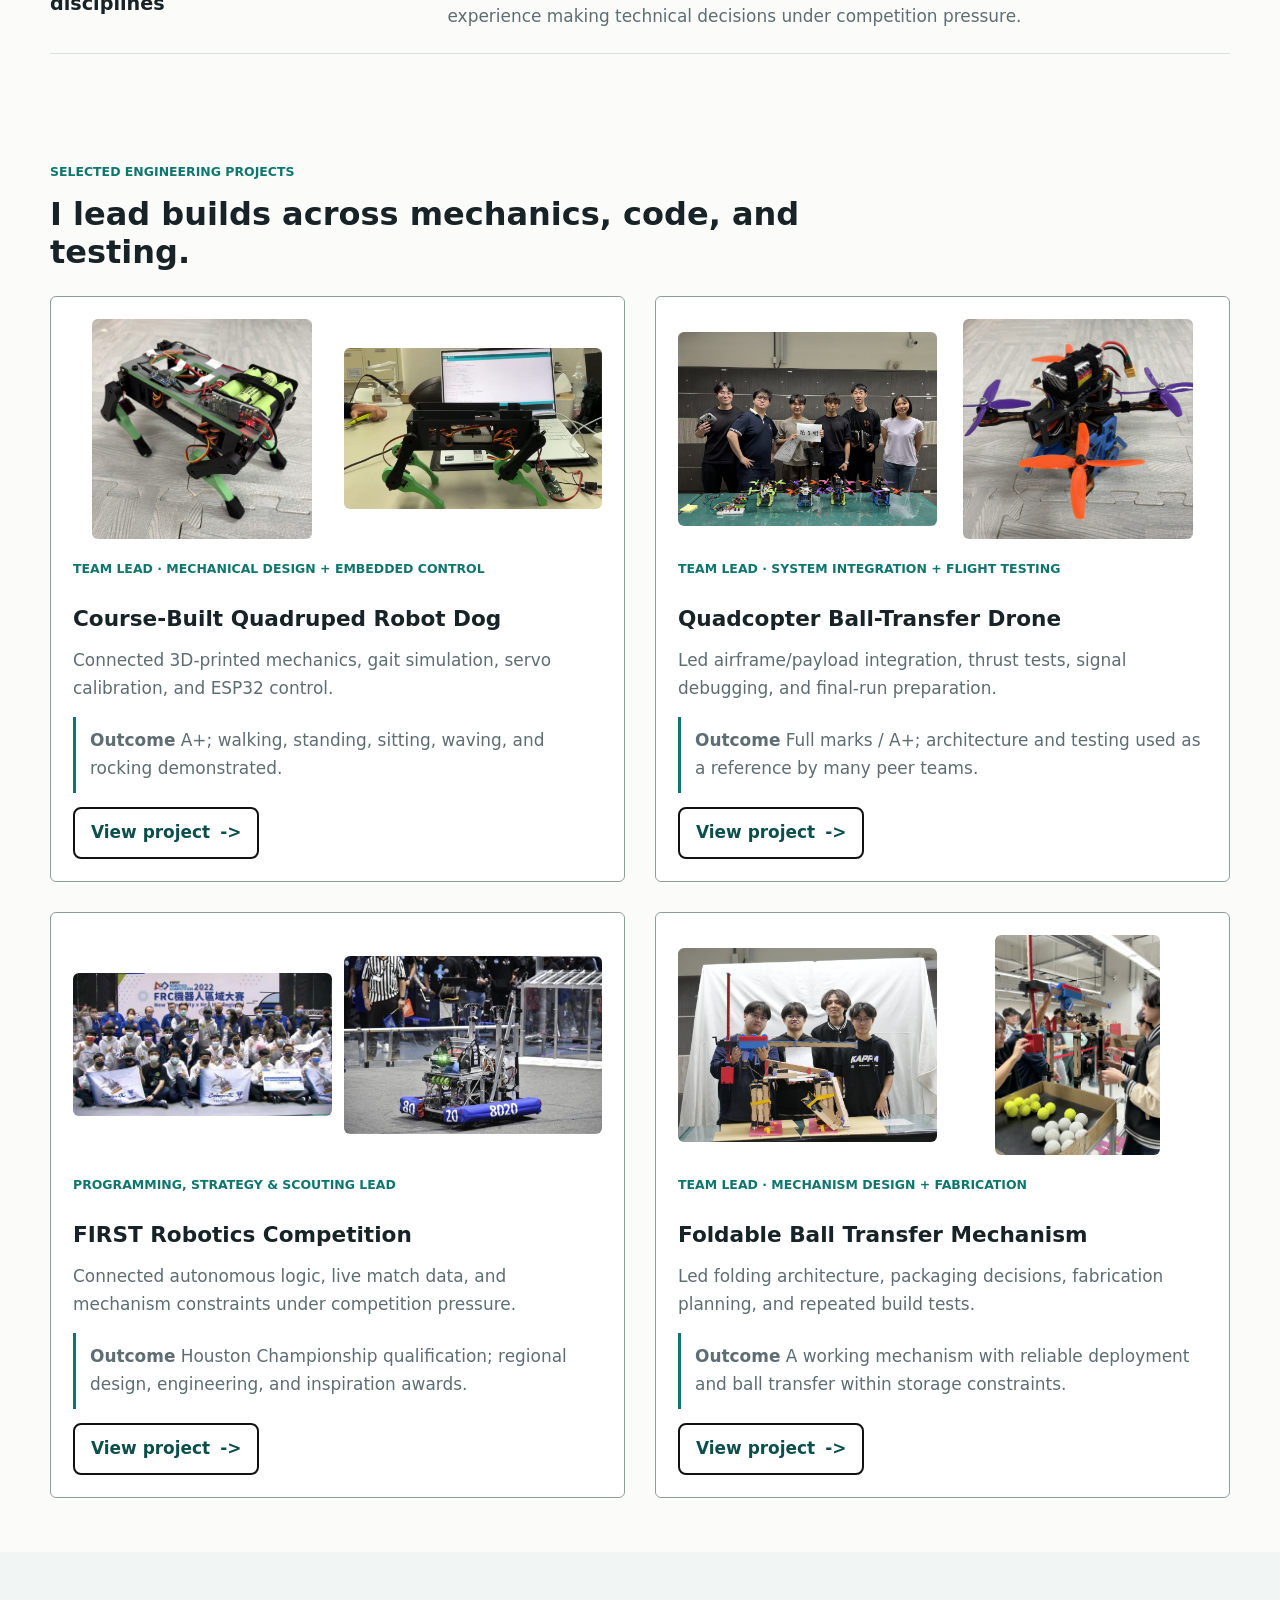
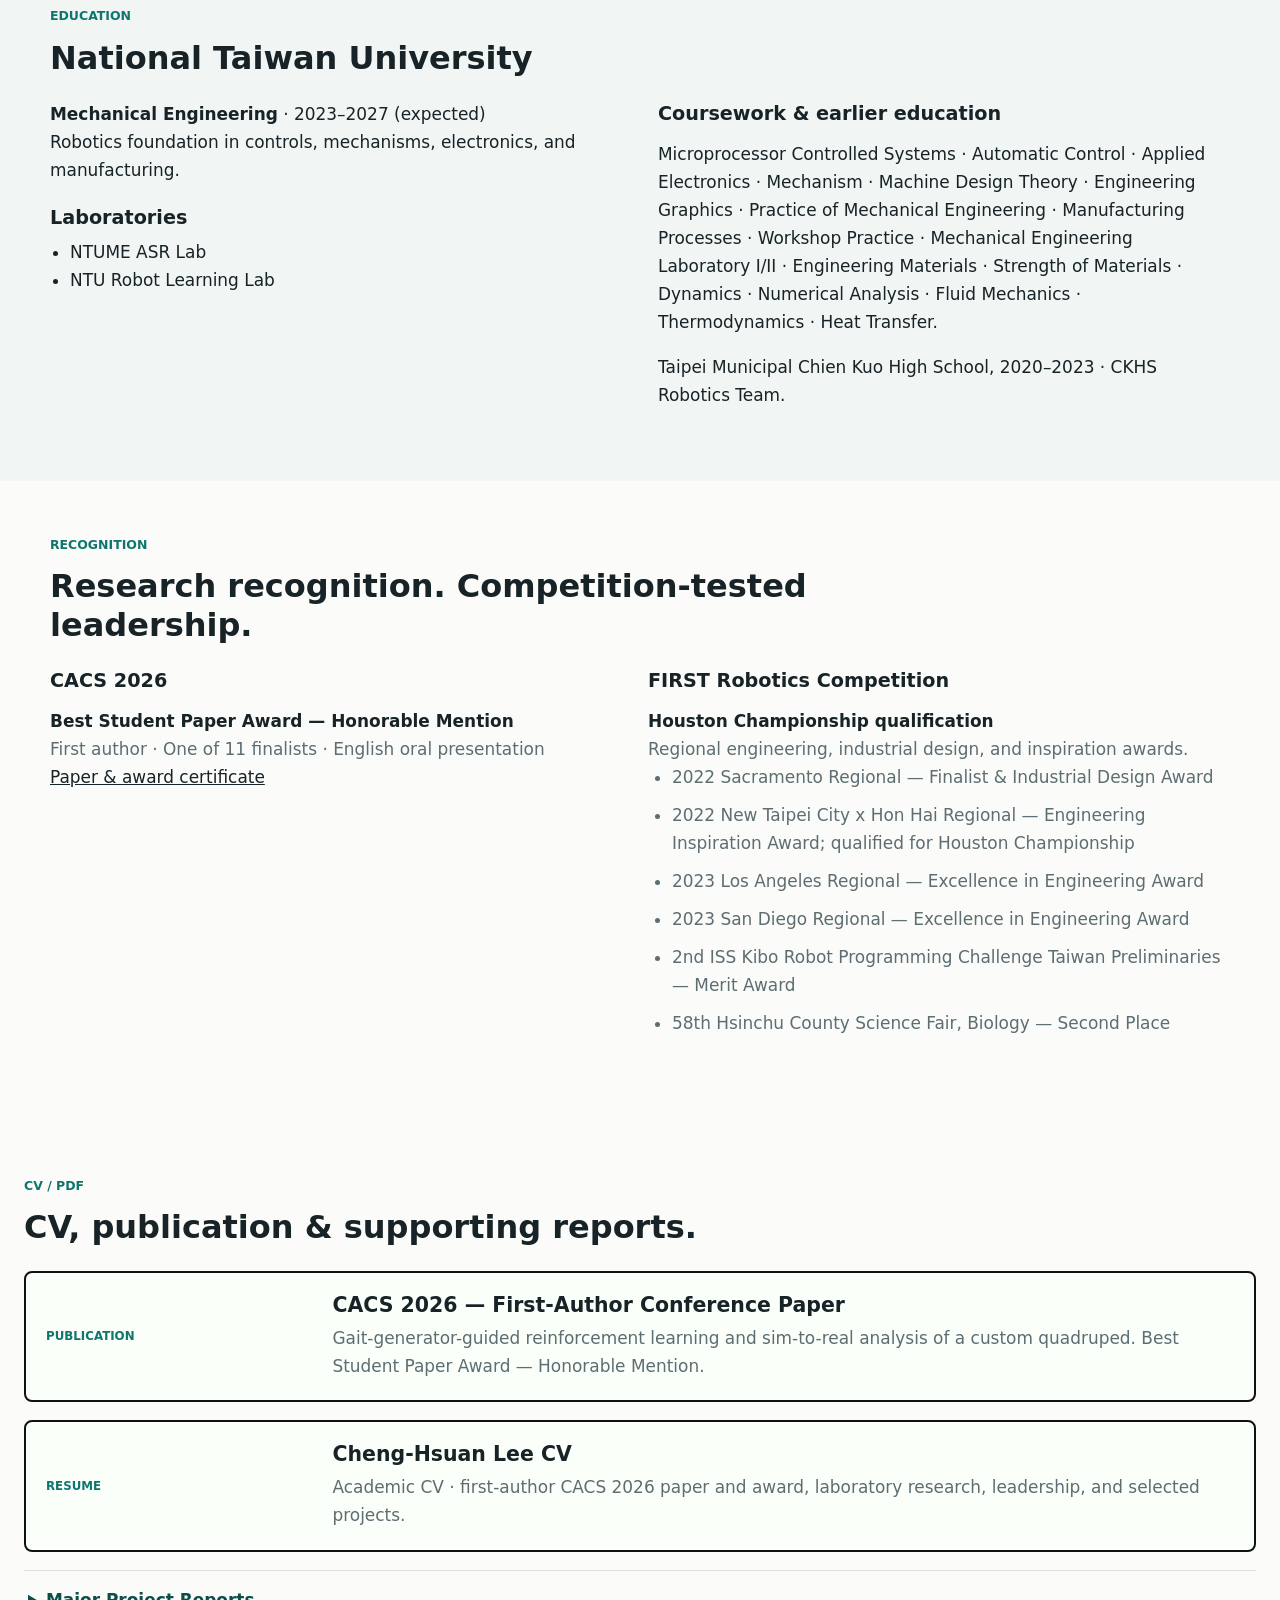
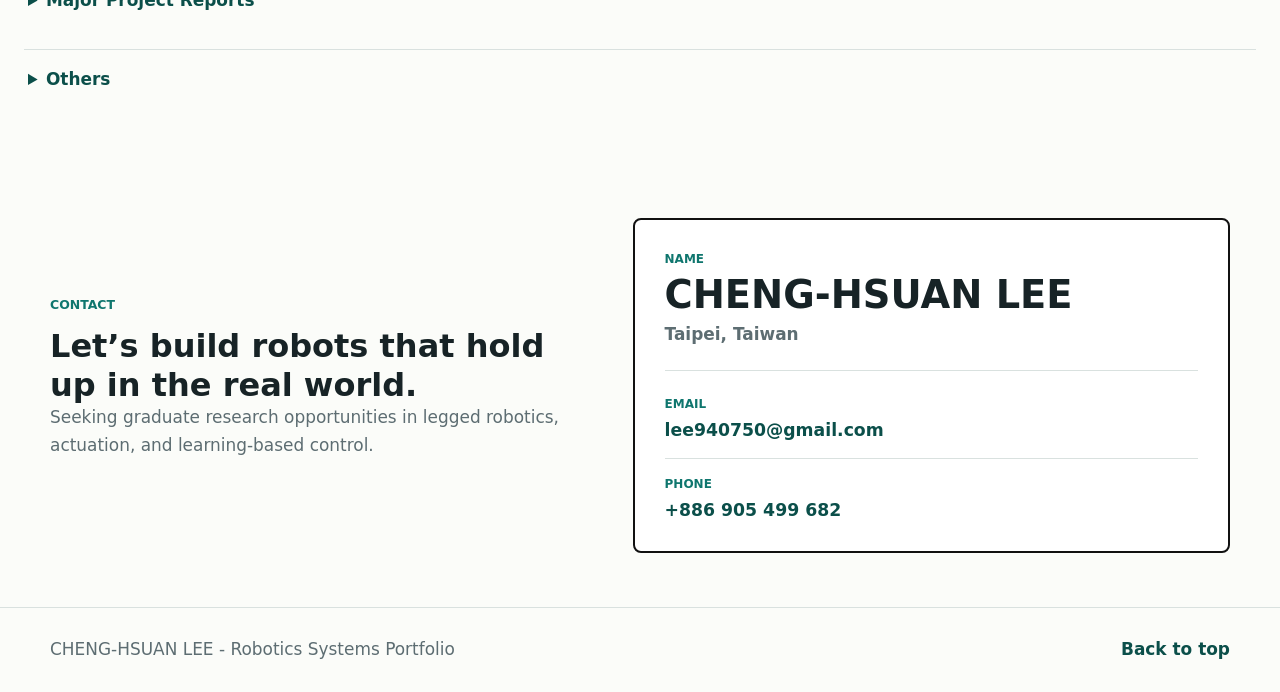
==== commit 821e4531: "Place laboratory affiliations alongside first-author hero highlights" ====
--- a/index.html
+++ b/index.html
@@ -7,7 +7,7 @@
 <title>CHENG-HSUAN LEE | Robotics Systems Portfolio</title>
 <meta content="Cheng-Hsuan Lee: NTU mechanical engineering, first-author CACS 2026 research, Best Student Paper Award Honorable Mention, and hands-on quadruped sim-to-real engineering." name="description"/>
 <link href="site.css?v=20261108-focused" rel="stylesheet"/>
-<link href="focused.css?v=20261110-laboratories" rel="stylesheet"/></head>
+<link href="focused.css?v=20261110-lab-proof-row" rel="stylesheet"/></head>
 <body class="focused-home">
 <header class="site-header">
 <a aria-label="CHENG-HSUAN LEE home" class="brand" href="#home">CHL</a>
@@ -18,10 +18,10 @@
 <div class="hero-content">
 <p class="eyebrow">National Taiwan University · Mechanical Engineering</p>
 <h1 id="hero-title">CHENG-HSUAN<br/>LEE</h1>
-<p class="hero-laboratories" aria-label="Laboratories"><strong>NTUME ASR Lab</strong><span aria-hidden="true"> · </span><strong>NTU Robot Learning Lab</strong></p>
 <p class="hero-position">Mechanical systems. Robot learning. Real hardware.</p>
 <p class="hero-copy">I connect actuator design, embedded control, and learned locomotion to make physical robots work beyond simulation.</p>
 <div aria-label="Selected research and engineering evidence" class="hero-proof">
+<article><strong>Laboratories</strong><span>NTUME ASR Lab<br/>NTU Robot Learning Lab</span></article>
 <article><strong>First Author</strong><span>CACS 2026 · IEEE conference proceedings<br/>English oral presentation</span></article>
 <article><strong>Best Student Paper Award</strong><span>Honorable Mention · CACS 2026<br/>Selected among 11 finalists</span></article>
 <article><strong>Build → Deploy → Diagnose</strong><span>12-DoF quadruped research<br/>Mechanical, embedded, and learning integration</span></article>
--- a/focused.css
+++ b/focused.css
@@ -60,7 +60,6 @@
 }
 
 .focused-home .hero .eyebrow { color: #c5e6e0; }
-.focused-home .hero-laboratories { margin: 0 0 14px; color: #c5e6e0; font-size: 1.06rem; }
 
 .focused-home .hero-position {
   margin: 0 0 8px;
@@ -77,7 +76,7 @@
 }
 
 .focused-home .hero-proof {
-  grid-template-columns: repeat(3, minmax(0, 1fr));
+  grid-template-columns: repeat(4, minmax(0, 1fr));
   gap: 24px;
   margin-block: 24px;
   border: 0;
@@ -276,6 +275,7 @@
 .focused-case .publication-highlights li { font-size: 0.95rem; padding: 8px 12px; }
 
 @media (max-width: 980px) {
+  .focused-home .hero-proof { grid-template-columns: repeat(2, minmax(0, 1fr)); }
   .focused-home .hero h1 { font-size: 3.2rem; }
   .focused-home .laboratory-feature { grid-template-columns: 1fr; }
   .focused-home .asr-lab-media img { max-height: 420px; }
